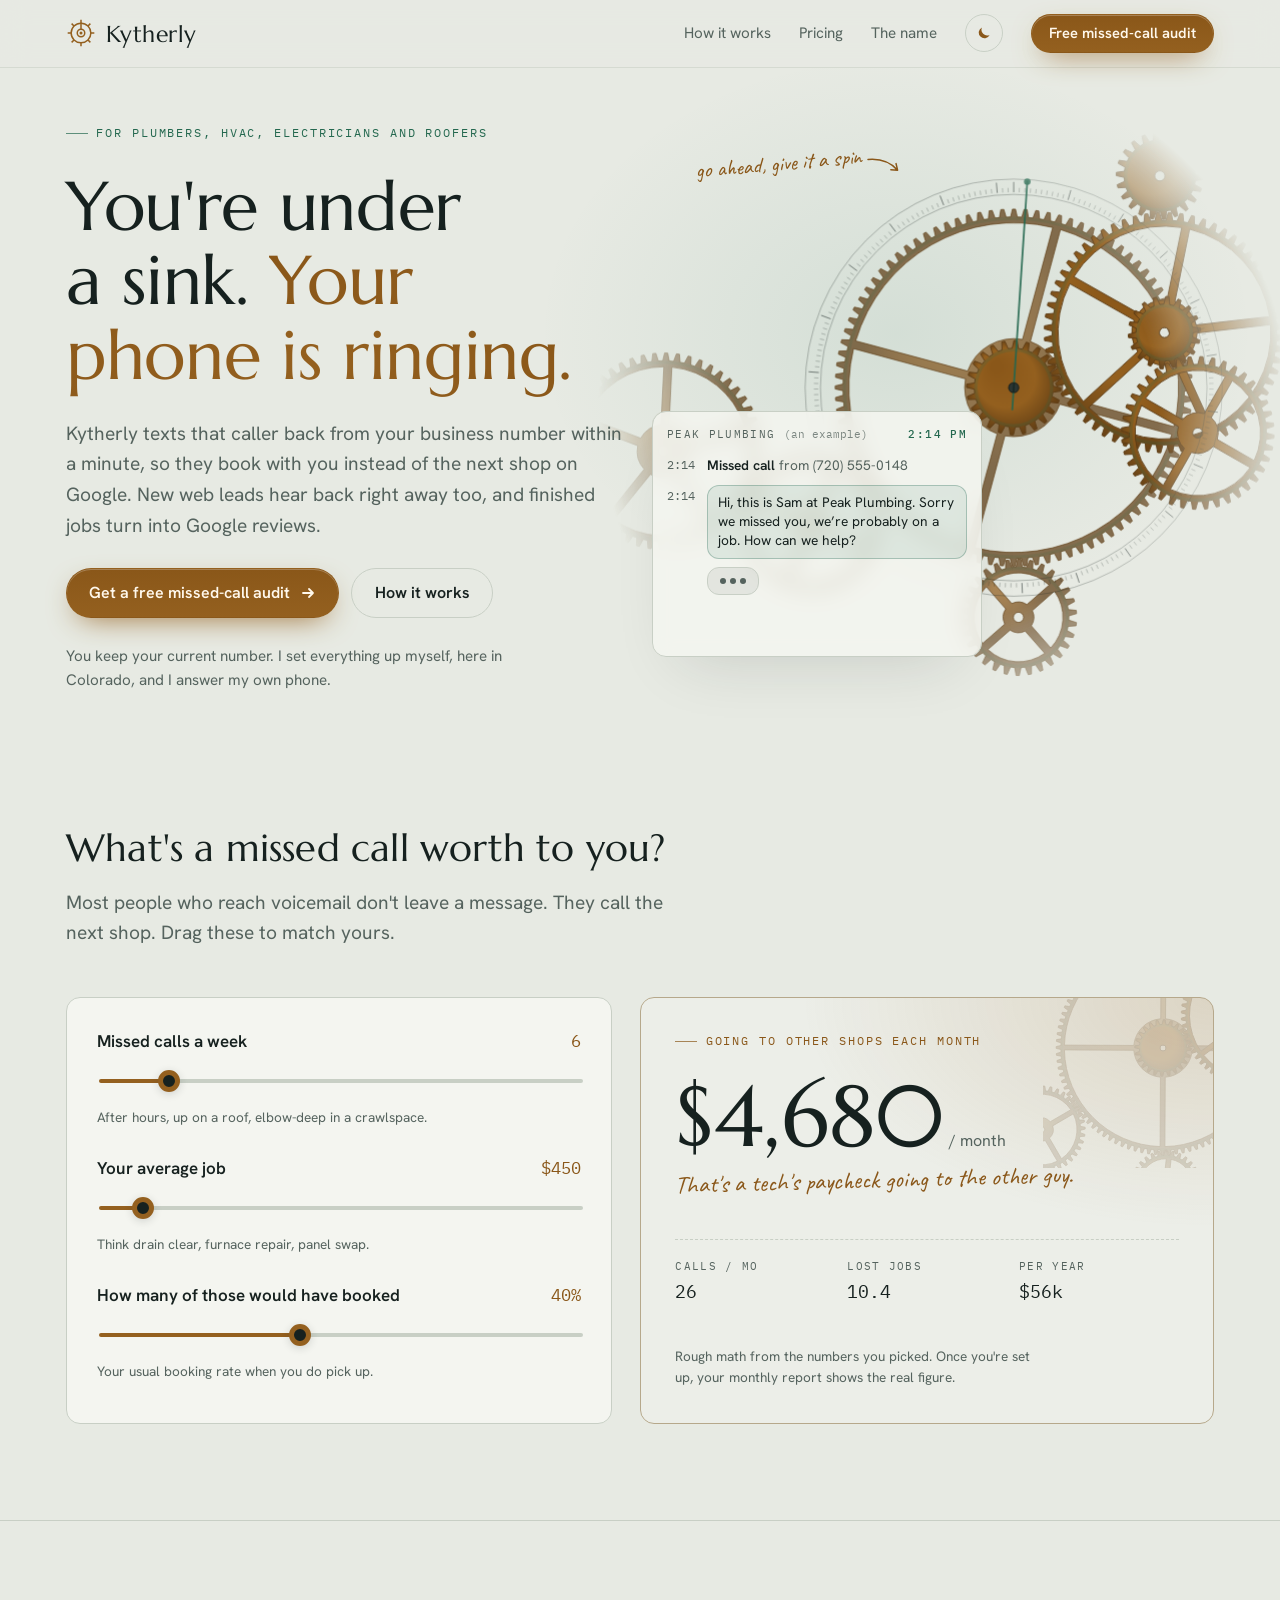
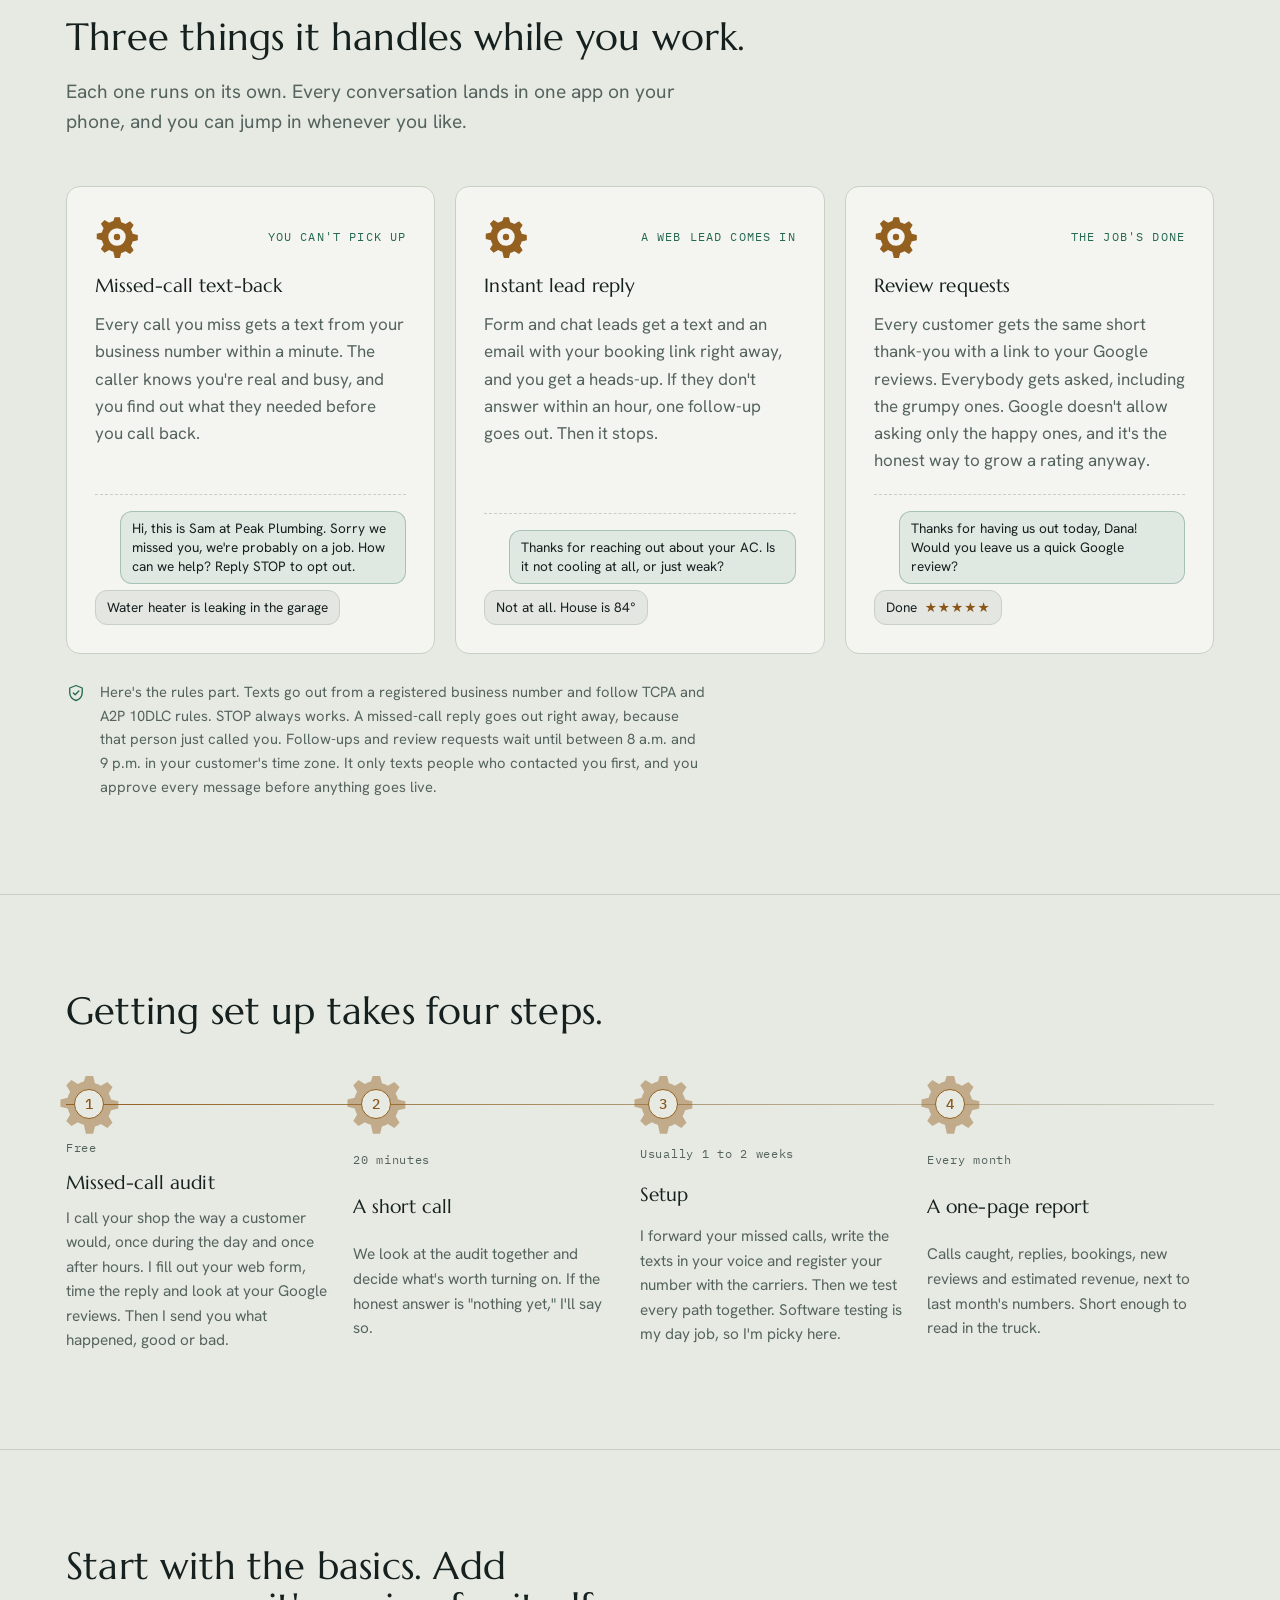
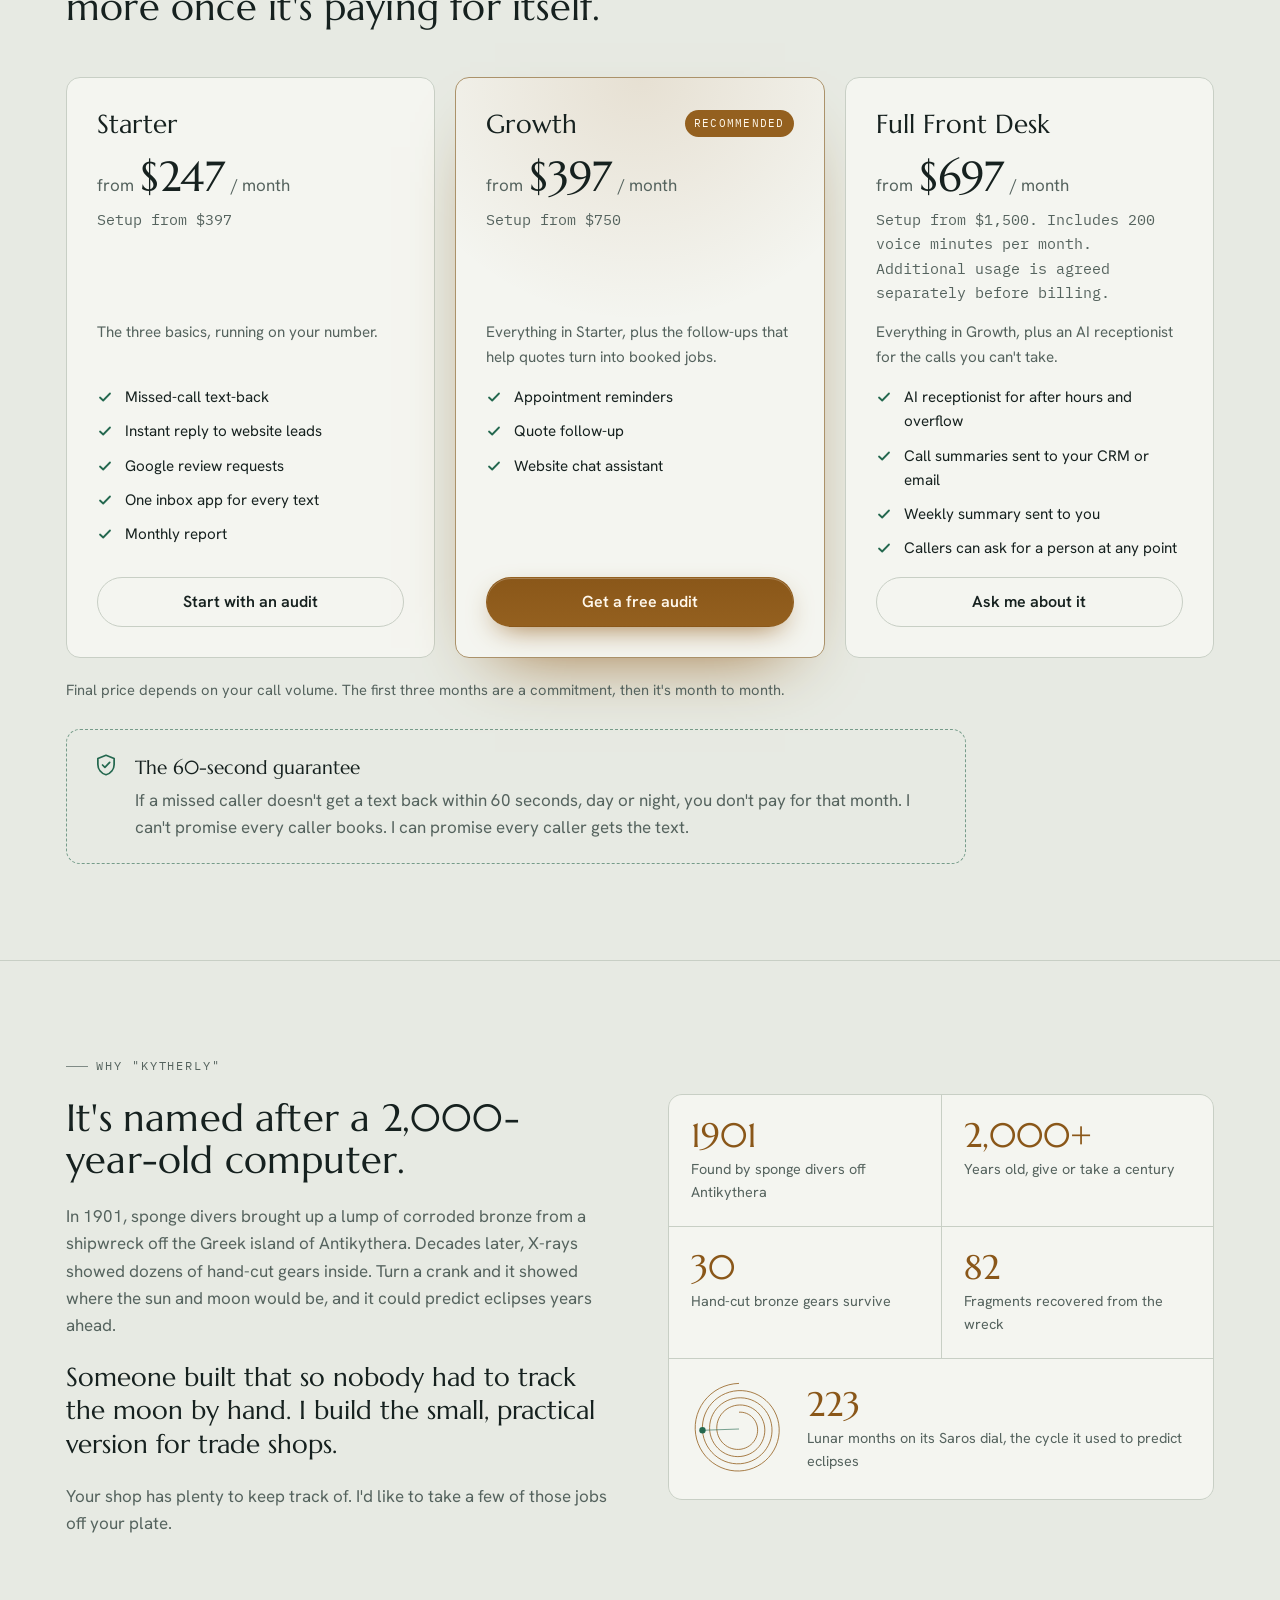
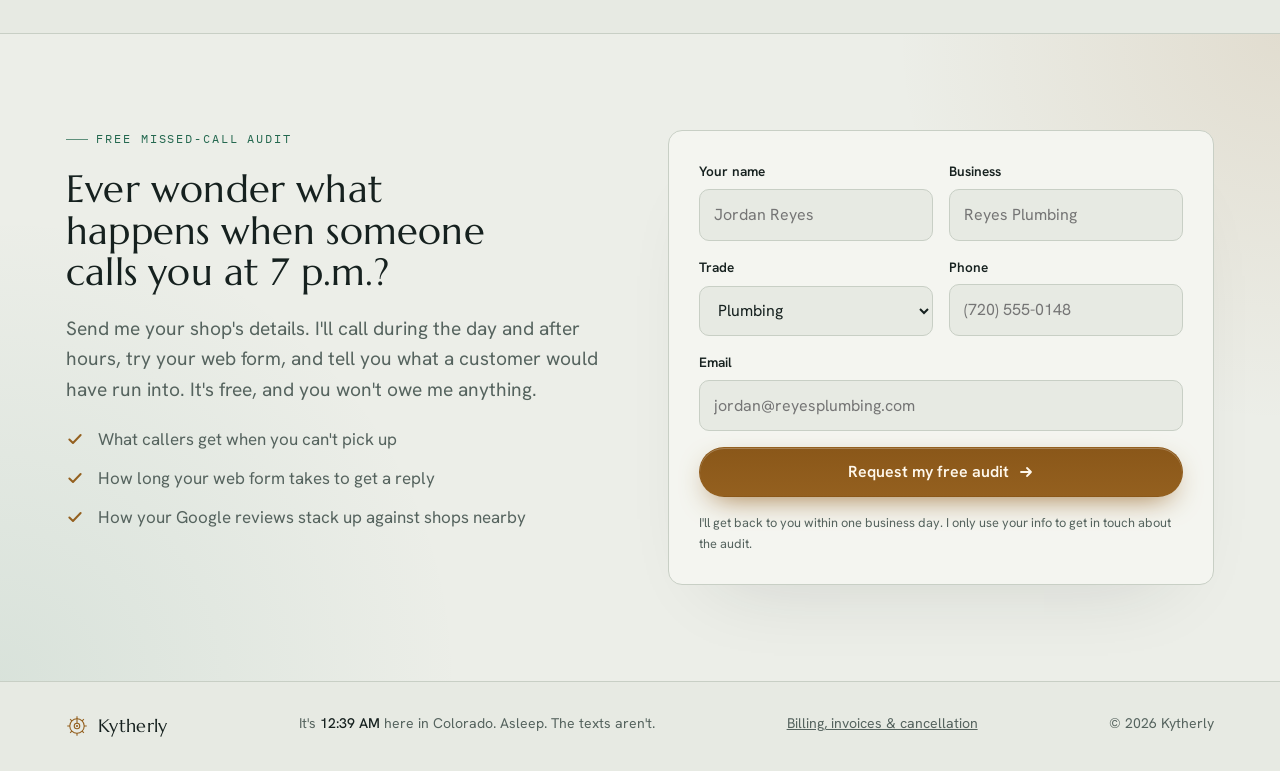
==== index.html @ 8158b149 "Add billing support and clarify voice allowance" ====
<!doctype html>
<html lang="en">
<head>
<meta charset="utf-8">
<meta name="viewport" content="width=device-width, initial-scale=1, viewport-fit=cover">
<title>Kytherly</title>
<meta name="description" content="Kytherly texts back the calls you miss, answers new web leads right away and asks finished jobs for Google reviews. For plumbers, HVAC, electricians and roofers.">
<link rel="icon" href="data:image/svg+xml,%3Csvg xmlns='http://www.w3.org/2000/svg' viewBox='0 0 32 32'%3E%3Cg fill='none' stroke='%23c8904f' stroke-width='2.4'%3E%3Ccircle cx='16' cy='16' r='10'/%3E%3Ccircle cx='16' cy='16' r='4'/%3E%3Cpath d='M16 2v4M16 26v4M2 16h4M26 16h4M6 6l3 3M23 23l3 3M6 26l3-3M23 9l3-3'/%3E%3C/g%3E%3C/svg%3E">
<link rel="preconnect" href="https://fonts.googleapis.com">
<link rel="preconnect" href="https://fonts.gstatic.com" crossorigin>
<link rel="stylesheet" href="https://fonts.googleapis.com/css2?family=Caveat:wght@500;600&family=Marcellus&family=Hanken+Grotesk:wght@400;500;600;700&family=IBM+Plex+Mono:wght@400;500&display=swap">
<style>
/* Layout: a salvaged bronze mechanism on a deep-sea ground. Hero splits text / live gear train;
   sections run as plates on one center column, each with a mono "inscription" label. Dark-first. */
:root{
  --sea:#0b1416;        /* ground: the water the mechanism was pulled from */
  --deep:#111e21;       /* raised plate */
  --deeper:#0e191b;
  --line:#22363a;
  --parch:#ebe1cd;      /* text */
  --mute:#9eaca6;
  --bronze:#c8904f;
  --bronze-hi:#e9bb7c;
  --bronze-lo:#7a5226;
  --verdigris:#72b8a1;
  --verd-soft:rgba(114,184,161,.12);
  --on-bronze:#1a1208;
  --shadow:rgba(0,0,0,.45);
  --display:"Marcellus","Trajan Pro","Palatino Linotype",Georgia,serif;
  --body:"Hanken Grotesk","Segoe UI",system-ui,-apple-system,sans-serif;
  --hand:"Caveat","Segoe Print","Bradley Hand",cursive;
  --mono:"IBM Plex Mono",ui-monospace,"Cascadia Mono",Consolas,monospace;
  --step-0:1rem; --step-1:1.2rem; --step-2:1.6rem; --step-3:2.4rem; --step-4:clamp(2.5rem,5.4vw,4.6rem);
  --radius:14px;
  color-scheme:dark;
}
@media (prefers-color-scheme: light){
  :root:not([data-theme="dark"]){
    --sea:#e7eae3; --deep:#f4f5f0; --deeper:#eceee8; --line:#c8cfc5;
    --parch:#16211f; --mute:#55635e;
    --bronze:#94601f; --bronze-hi:#8a5719; --bronze-lo:#5e3c14;
    --verdigris:#24684f; --verd-soft:rgba(45,122,99,.10);
    --on-bronze:#fff8ec; --shadow:rgba(30,40,35,.16);
    color-scheme:light;
  }
}
:root[data-theme="light"]{
  --sea:#e7eae3; --deep:#f4f5f0; --deeper:#eceee8; --line:#c8cfc5;
  --parch:#16211f; --mute:#55635e;
  --bronze:#94601f; --bronze-hi:#8a5719; --bronze-lo:#5e3c14;
  --verdigris:#24684f; --verd-soft:rgba(45,122,99,.10);
  --on-bronze:#fff8ec; --shadow:rgba(30,40,35,.16);
  color-scheme:light;
}

*{box-sizing:border-box}
html{scroll-behavior:smooth}
body{
  background:var(--sea); color:var(--parch);
  font-family:var(--body); font-size:17px; line-height:1.6;
  -webkit-font-smoothing:antialiased; overflow-x:hidden;
}
a{color:inherit}
:focus-visible{outline:2px solid var(--verdigris); outline-offset:3px; border-radius:6px}
.wrap{
  max-width:1180px; margin-inline:auto;
  padding-left:max(16px,env(safe-area-inset-left,0px));
  padding-right:max(16px,env(safe-area-inset-right,0px));
}
h1,h2,h3{font-family:var(--display); font-weight:400; text-wrap:balance; margin:0; line-height:1.08; letter-spacing:.005em}
h2{font-size:var(--step-3)}
h3{font-size:var(--step-1); line-height:1.25}
p{margin:0}
.label{
  font-family:var(--mono); font-size:.74rem; letter-spacing:.16em; text-transform:uppercase;
  color:var(--verdigris); display:flex; align-items:center; gap:.7em;
}
.label::before{content:""; width:22px; height:1px; background:currentColor; opacity:.7}
.lede{color:var(--mute); font-size:var(--step-1); max-width:58ch}

/* ---------- buttons ---------- */
.btn{
  display:inline-flex; align-items:center; gap:.6em; text-decoration:none; cursor:pointer;
  font:600 1rem/1 var(--body); padding:1em 1.4em; border-radius:999px; border:1px solid transparent;
  transition:transform .2s cubic-bezier(.2,.8,.2,1), background-color .2s, border-color .2s, box-shadow .2s;
}
.btn:active{transform:scale(.97)}
.btn-primary{
  background:linear-gradient(180deg,var(--bronze-hi),var(--bronze)); color:var(--on-bronze);
  box-shadow:0 1px 0 rgba(255,255,255,.25) inset, 0 10px 30px -12px var(--bronze);
}
.btn-primary:hover{box-shadow:0 1px 0 rgba(255,255,255,.25) inset, 0 14px 36px -10px var(--bronze)}
.btn-ghost{border-color:var(--line); color:var(--parch); background:transparent}
.btn-ghost:hover{border-color:var(--verdigris)}
.btn svg{width:1em; height:1em}

/* ---------- nav ---------- */
.nav{
  position:sticky; top:env(safe-area-inset-top,0px); z-index:20;
  background:color-mix(in srgb, var(--sea) 82%, transparent);
  backdrop-filter:blur(14px) saturate(1.2); -webkit-backdrop-filter:blur(14px) saturate(1.2);
  border-bottom:1px solid color-mix(in srgb, var(--line) 60%, transparent);
}
.nav .wrap{display:flex; align-items:center; justify-content:space-between; gap:20px; padding-block:14px}
.brand{display:flex; align-items:center; gap:10px; text-decoration:none; font-family:var(--display); font-size:1.45rem; letter-spacing:.02em}
.brand svg{width:30px; height:30px; color:var(--bronze)}
.brand:hover svg{animation:spin 2.4s cubic-bezier(.4,0,.2,1)}
@keyframes spin{to{transform:rotate(90deg)}}
.nav-links{display:flex; align-items:center; gap:28px; font-size:.95rem}
.nav-links a:not(.btn){text-decoration:none; color:var(--mute); transition:color .2s}
.nav-links a:not(.btn):hover{color:var(--parch)}
.nav .btn{padding:.75em 1.15em; font-size:.92rem}

/* ---------- hero ---------- */
.hero{position:relative; overflow:hidden}
.hero::before{ /* sea-light */
  content:""; position:absolute; inset:-20% -10% auto 30%; height:120%;
  background:radial-gradient(closest-side, var(--verd-soft), transparent 70%); pointer-events:none;
}
.hero .wrap{display:grid; grid-template-columns:1.05fr 1fr; gap:40px; align-items:center; padding-block:56px 40px; position:relative}
.hero-copy{display:grid; gap:26px; min-width:0; position:relative; z-index:2}
.hero h1{font-size:var(--step-4); letter-spacing:-.005em}
.hero h1 em{font-style:normal; color:var(--bronze-hi);
  background:linear-gradient(100deg,var(--bronze-hi),var(--bronze) 60%,var(--bronze-hi));
  -webkit-background-clip:text; background-clip:text; color:transparent}
.hero-ctas{display:flex; flex-wrap:wrap; gap:12px}
.hero-meta{display:flex; flex-wrap:wrap; gap:8px 22px; font-family:var(--mono); font-size:.78rem; color:var(--mute); letter-spacing:.04em}
.hero-meta span{display:inline-flex; align-items:center; gap:8px}
.hero-meta span::before{content:""; width:6px; height:6px; border-radius:50%; background:var(--verdigris)}

.machine{position:relative; aspect-ratio:1/1; width:100%; max-width:600px; justify-self:center}
.machine canvas{
  position:absolute; inset:-14%; width:128%; height:128%;
  -webkit-mask-image:radial-gradient(closest-side, #000 62%, transparent 100%);
          mask-image:radial-gradient(closest-side, #000 62%, transparent 100%);
}

/* example conversation, floating over the mechanism */
.ticket{
  position:absolute; left:-4%; bottom:4%; width:min(330px,78%);
  background:color-mix(in srgb, var(--deep) 88%, transparent);
  backdrop-filter:blur(10px); -webkit-backdrop-filter:blur(10px);
  border:1px solid var(--line); border-radius:var(--radius);
  box-shadow:0 30px 60px -30px var(--shadow);
  padding:14px; display:grid; gap:10px; font-size:.86rem;
}
.ticket-head{display:flex; justify-content:space-between; align-items:center; font-family:var(--mono); font-size:.7rem; letter-spacing:.12em; text-transform:uppercase; color:var(--mute)}
.ticket-head b{font-weight:500; color:var(--verdigris)}
.log{display:grid; gap:8px; min-height:188px; align-content:start}
.ev{display:grid; grid-template-columns:auto 1fr; gap:10px; align-items:start;
  animation:rise .5s cubic-bezier(.2,.8,.2,1) both}
.ev time{font-family:var(--mono); font-size:.72rem; color:var(--mute); padding-top:2px; font-variant-numeric:tabular-nums; min-width:2.6em}
.ev .bubble{padding:7px 10px; border-radius:12px; line-height:1.4; min-width:0}
.ev.sys .bubble{padding:2px 0; color:var(--mute)}
.ev.sys .bubble strong{color:var(--parch); font-weight:600}
.ev.out .bubble{background:var(--verd-soft); border:1px solid color-mix(in srgb, var(--verdigris) 30%, transparent)}
.ev.in .bubble{background:color-mix(in srgb, var(--parch) 7%, transparent); border:1px solid var(--line)}
.ev.win .bubble{padding:4px 10px; background:color-mix(in srgb, var(--bronze) 16%, transparent); color:var(--bronze-hi); font-weight:600; border:1px solid color-mix(in srgb, var(--bronze) 40%, transparent)}
@keyframes rise{from{opacity:.0; transform:translateY(6px)}to{opacity:1; transform:none}}

/* ---------- sections ---------- */
section{position:relative; scroll-margin-top:72px}
.plate{padding-block:96px}
.plate + .plate{border-top:1px solid var(--line)}
.sec-head{display:grid; gap:18px; max-width:760px; margin-bottom:48px}

/* leak calculator */
.leak{display:grid; grid-template-columns:1fr 1.05fr; gap:28px; align-items:stretch}
.controls{display:grid; gap:26px; align-content:start; padding:30px; border:1px solid var(--line); border-radius:var(--radius); background:var(--deep)}
.ctrl{display:grid; gap:10px}
.ctrl-top{display:flex; justify-content:space-between; align-items:baseline; gap:12px}
.ctrl label{font-weight:600}
.ctrl output{font-family:var(--mono); font-size:1.05rem; color:var(--bronze-hi); font-variant-numeric:tabular-nums}
.ctrl small{color:var(--mute); font-size:.85rem}
input[type=range]{-webkit-appearance:none; appearance:none; width:100%; height:28px; background:transparent; cursor:pointer}
input[type=range]::-webkit-slider-runnable-track{height:4px; border-radius:4px; background:linear-gradient(90deg,var(--bronze) var(--p,50%),var(--line) var(--p,50%))}
input[type=range]::-moz-range-track{height:4px; border-radius:4px; background:linear-gradient(90deg,var(--bronze) var(--p,50%),var(--line) var(--p,50%))}
input[type=range]::-webkit-slider-thumb{-webkit-appearance:none; margin-top:-9px; width:22px; height:22px; border-radius:50%; background:var(--parch); border:5px solid var(--bronze); box-shadow:0 2px 8px var(--shadow); transition:transform .15s}
input[type=range]::-moz-range-thumb{width:12px; height:12px; border-radius:50%; background:var(--parch); border:5px solid var(--bronze)}
input[type=range]:active::-webkit-slider-thumb{transform:scale(1.15)}

.readout{
  position:relative; overflow:hidden; border-radius:var(--radius); padding:34px;
  background:
    radial-gradient(120% 90% at 100% 0%, color-mix(in srgb, var(--bronze) 18%, transparent), transparent 60%),
    var(--deeper);
  border:1px solid color-mix(in srgb, var(--bronze) 35%, var(--line));
  display:grid; gap:22px; align-content:space-between;
}
.readout .label{color:var(--bronze-hi)}
.big{font-family:var(--display); font-size:clamp(3rem,7.5vw,5.4rem); line-height:1; font-variant-numeric:tabular-nums; color:var(--parch)}
.big small{font-family:var(--body); font-size:1rem; color:var(--mute); margin-left:.3em}
.readout-rows{display:grid; grid-template-columns:repeat(3,1fr); gap:12px; border-top:1px dashed var(--line); padding-top:18px}
.readout-rows div{display:grid; gap:2px; min-width:0}
.readout-rows dt{font-family:var(--mono); font-size:.68rem; letter-spacing:.12em; text-transform:uppercase; color:var(--mute)}
.readout-rows dd{margin:0; font-family:var(--mono); font-size:1.15rem; font-variant-numeric:tabular-nums}
.readout .fine{font-size:.85rem; color:var(--mute); max-width:46ch}
.readout canvas{position:absolute; right:-70px; top:-70px; width:240px; height:240px; opacity:.22; pointer-events:none}

/* three gears */
.gears{display:grid; grid-template-columns:repeat(3,1fr); gap:20px}
.gear-card{
  display:grid; grid-template-rows:auto auto auto 1fr; gap:14px; padding:28px; border-radius:var(--radius);
  background:var(--deep); border:1px solid var(--line); min-width:0;
  transition:border-color .3s, transform .3s cubic-bezier(.2,.8,.2,1);
}
.gear-card:hover{border-color:color-mix(in srgb, var(--bronze) 50%, var(--line)); transform:translateY(-3px)}
.gear-card:hover .g-ico{transform:rotate(45deg)}
.g-top{display:flex; justify-content:space-between; align-items:center}
.g-ico{width:44px; height:44px; color:var(--bronze); transition:transform 1.2s cubic-bezier(.2,.8,.2,1)}
.when{font-family:var(--mono); font-size:.72rem; letter-spacing:.1em; text-transform:uppercase; color:var(--verdigris)}
.gear-card p{color:var(--mute)}
.thread{display:grid; gap:6px; align-self:end; margin-top:6px; padding-top:16px; border-top:1px dashed var(--line); font-size:.85rem}
.thread .b{padding:7px 11px; border-radius:12px; max-width:92%; line-height:1.4}
.thread .o{justify-self:end; background:var(--verd-soft); border:1px solid color-mix(in srgb, var(--verdigris) 30%, transparent)}
.thread .i{justify-self:start; background:color-mix(in srgb, var(--parch) 7%, transparent); border:1px solid var(--line)}
.compliance{margin-top:26px; display:flex; gap:14px; align-items:flex-start; color:var(--mute); font-size:.92rem; max-width:80ch}
.compliance svg{flex:none; width:20px; height:20px; color:var(--verdigris); margin-top:3px}

/* process */
.steps{display:grid; grid-template-columns:repeat(4,1fr); gap:0; counter-reset:step; position:relative}
.steps::before{content:""; position:absolute; left:0; right:0; top:23px; height:1px; background:linear-gradient(90deg,var(--bronze),var(--line))}
.step{display:grid; gap:12px; padding-right:24px; min-width:0}
.step .n{
  width:46px; height:46px; border-radius:50%; display:grid; place-items:center; position:relative;
  font-family:var(--mono); font-size:.9rem; color:var(--bronze-hi); background:var(--sea);
  border:1px solid var(--bronze);
}
.step .dur{font-family:var(--mono); font-size:.74rem; color:var(--mute); letter-spacing:.06em}
.step p{color:var(--mute); font-size:.96rem}

/* pricing */
.tiers{display:grid; grid-template-columns:repeat(3,1fr); gap:20px; align-items:stretch}
.tier{display:grid; grid-template-rows:auto auto auto auto 1fr auto; gap:16px; padding:30px; border-radius:var(--radius); border:1px solid var(--line); background:var(--deep); min-width:0}
.tier.feature{
  border-color:color-mix(in srgb, var(--bronze) 55%, var(--line));
  background:radial-gradient(100% 60% at 50% 0%, color-mix(in srgb, var(--bronze) 14%, transparent), transparent 70%), var(--deep);
  box-shadow:0 30px 70px -40px var(--bronze);
}
.tier-name{display:flex; justify-content:space-between; align-items:center; gap:8px}
.tier-name h3{font-size:var(--step-2)}
.pill{font-family:var(--mono); font-size:.66rem; letter-spacing:.12em; text-transform:uppercase; padding:5px 9px; border-radius:999px; color:var(--on-bronze); background:var(--bronze); white-space:nowrap}
.price{display:flex; align-items:baseline; gap:6px; font-variant-numeric:tabular-nums}
.price b{font-family:var(--display); font-weight:400; font-size:2.6rem; line-height:1}
.price span{color:var(--mute)}
.setup{font-family:var(--mono); font-size:.78rem; color:var(--mute); margin-top:-8px}
.tier > p{color:var(--mute); font-size:.95rem}
.tier ul{list-style:none; margin:0; padding:0; display:grid; gap:10px; align-content:start; font-size:.95rem}
.tier li{display:grid; grid-template-columns:18px 1fr; gap:10px}
.tier li svg{width:16px; height:16px; margin-top:4px; color:var(--verdigris)}
.tier .btn{justify-content:center}
.guarantee{margin-top:28px; padding:22px 26px; border-radius:var(--radius); border:1px dashed color-mix(in srgb, var(--verdigris) 50%, var(--line)); display:flex; gap:16px; align-items:flex-start; max-width:900px}
.guarantee svg{flex:none; width:26px; height:26px; color:var(--verdigris)}
.guarantee strong{display:block; font-family:var(--display); font-weight:400; font-size:var(--step-1); margin-bottom:4px}
.guarantee p{color:var(--mute)}

/* name story */
.story{display:grid; grid-template-columns:1fr 1fr; gap:56px; align-items:center}
.story-copy{display:grid; gap:22px; min-width:0}
.story-copy p{color:var(--mute); max-width:58ch}
.story-copy p.pull{font-family:var(--display); font-size:var(--step-2); line-height:1.3; color:var(--parch)}
.facts{display:grid; grid-template-columns:1fr 1fr; gap:1px; background:var(--line); border:1px solid var(--line); border-radius:var(--radius); overflow:hidden}
.fact{background:var(--deep); padding:22px; display:grid; gap:4px; align-content:start; min-width:0}
.fact b{font-family:var(--display); font-weight:400; font-size:2.1rem; color:var(--bronze-hi); line-height:1.1; font-variant-numeric:tabular-nums}
.fact span{font-size:.9rem; color:var(--mute)}
.fact.wide{grid-column:1/-1; display:flex; align-items:center; gap:20px}
.fact.wide canvas{width:96px; height:96px; flex:none}

/* audit form */
.cta-band{
  background:
    radial-gradient(60% 120% at 0% 100%, var(--verd-soft), transparent 60%),
    radial-gradient(50% 100% at 100% 0%, color-mix(in srgb, var(--bronze) 12%, transparent), transparent 60%),
    var(--deeper);
  border-top:1px solid var(--line);
}
.audit{display:grid; grid-template-columns:1fr 1fr; gap:56px; align-items:start}
.audit-copy{display:grid; gap:20px; min-width:0}
.audit-copy ul{margin:0; padding:0; list-style:none; display:grid; gap:12px}
.audit-copy li{display:grid; grid-template-columns:22px 1fr; gap:10px; color:var(--mute)}
.audit-copy li svg{width:18px; height:18px; color:var(--bronze); margin-top:4px}
form{display:grid; gap:16px; padding:30px; border-radius:var(--radius); background:var(--deep); border:1px solid var(--line); box-shadow:0 40px 80px -50px var(--shadow)}
.row2{display:grid; grid-template-columns:1fr 1fr; gap:16px}
.field{display:grid; gap:6px; min-width:0}
.field label{font-size:.85rem; font-weight:600}
.field input,.field select{
  font:inherit; font-size:1rem; color:var(--parch); background:var(--sea);
  border:1px solid var(--line); border-radius:10px; padding:.75em .9em; width:100%;
  transition:border-color .2s, box-shadow .2s;
}
.field input:focus,.field select:focus{outline:none; border-color:var(--verdigris); box-shadow:0 0 0 3px var(--verd-soft)}
form .btn{justify-content:center; width:100%}
.form-note{font-size:.8rem; color:var(--mute)}
.form-note.err{color:var(--bronze-hi); font-weight:600}
.field input[aria-invalid="true"]{border-color:var(--bronze-hi); box-shadow:0 0 0 3px color-mix(in srgb, var(--bronze) 18%, transparent)}
.sent h3:focus{outline:none}
.copy-box{display:grid; gap:12px; text-align:left; margin-top:6px}
.copy-box textarea{font:.88rem/1.5 var(--mono); color:var(--parch); background:var(--sea); border:1px solid var(--line); border-radius:10px; padding:.8em; resize:none; width:100%}
.copy-actions{display:flex; flex-wrap:wrap; gap:10px}
.copy-actions .btn{flex:1 1 160px; justify-content:center; width:auto}
.sr-only{position:absolute; width:1px; height:1px; overflow:hidden; clip:rect(0 0 0 0); white-space:nowrap}
.sent{display:none; gap:10px; text-align:center; padding:12px 0}
form.done .sent{display:grid}
form.done > :not(.sent){display:none}
.sent svg{width:44px; height:44px; color:var(--verdigris); justify-self:center}
.sent h3{font-size:var(--step-2)}
.sent p{color:var(--mute)}

footer{border-top:1px solid var(--line)}
footer .wrap{display:flex; flex-wrap:wrap; justify-content:space-between; gap:16px; padding-block:30px; color:var(--mute); font-size:.88rem}
footer .brand{font-size:1.1rem; color:var(--parch)}
footer .brand svg{width:22px; height:22px}

/* ---------- small delights: margin notes, toggles, toasts ---------- */
::selection{background:color-mix(in srgb, var(--bronze) 45%, transparent); color:var(--parch)}
.hero-note{color:var(--mute); font-size:.95rem; max-width:50ch}
.spin-hint{
  position:absolute; z-index:3; top:2%; left:4%; margin:0; display:flex; align-items:flex-end; gap:4px;
  font-family:var(--hand); font-size:1.4rem; line-height:1; color:var(--bronze-hi);
  transform:rotate(-5deg); pointer-events:none; transition:opacity .6s;
}
.spin-hint svg{width:38px; height:24px; transform:translateY(12px)}
.spin-hint.gone{opacity:0}
#mech{cursor:grab; touch-action:pan-y}
#mech.grabbing{cursor:grabbing}
.ticket-head i{font-style:normal; text-transform:none; letter-spacing:0; opacity:.75}
.ev.typing .bubble{display:inline-flex; gap:4px; padding:10px 12px; width:max-content}
.ev.typing .bubble i{width:6px; height:6px; border-radius:50%; background:var(--mute); animation:blink 1s infinite}
.ev.typing .bubble i:nth-child(2){animation-delay:.15s}
.ev.typing .bubble i:nth-child(3){animation-delay:.3s}
@keyframes blink{0%,60%,100%{opacity:.25; transform:none}30%{opacity:1; transform:translateY(-2px)}}
.quip{font-family:var(--hand); font-size:1.55rem; line-height:1.15; color:var(--bronze-hi); margin-top:-10px; transform:rotate(-1.5deg); transform-origin:left center}
.quip.swap{animation:quip .45s cubic-bezier(.2,.8,.2,1)}
@keyframes quip{from{opacity:0; transform:rotate(-1.5deg) translateY(6px)}}
.stars{display:inline-flex; gap:1px; margin-left:4px; color:var(--bronze-hi)}
.stars i{font-style:normal; display:inline-block}
.gear-card:hover .stars i{animation:pop .5s cubic-bezier(.3,1.6,.5,1) both}
.gear-card:hover .stars i:nth-child(2){animation-delay:.07s}
.gear-card:hover .stars i:nth-child(3){animation-delay:.14s}
.gear-card:hover .stars i:nth-child(4){animation-delay:.21s}
.gear-card:hover .stars i:nth-child(5){animation-delay:.28s}
@keyframes pop{40%{transform:scale(1.55) rotate(-14deg)}}

.steps{list-style:none; margin:0; padding:0}
.step .n{border:0; background:none}
.step .n .cog{position:absolute; inset:-8px; width:62px; height:62px; color:var(--bronze); opacity:.45; transition:transform 1.4s cubic-bezier(.2,.8,.2,1)}
.step .n b{position:relative; width:30px; height:30px; border-radius:50%; display:grid; place-items:center; background:var(--sea); border:1px solid var(--bronze); font-weight:500}
.step:hover .n .cog{transform:rotate(90deg)}
.step:nth-child(even):hover .n .cog{transform:rotate(-90deg)}

.terms{margin-top:20px; color:var(--mute); font-size:.92rem}
.fact-text{display:grid; gap:4px}

.theme-btn{
  position:relative; width:38px; height:38px; flex:none; border-radius:50%; border:1px solid var(--line);
  background:transparent; color:var(--bronze-hi); cursor:pointer; display:grid; place-items:center;
  transition:border-color .2s, transform .2s;
}
.theme-btn:hover{border-color:var(--bronze)}
.theme-btn:active{transform:scale(.92)}
.theme-btn svg{position:absolute; width:18px; height:18px; transition:transform .6s cubic-bezier(.2,.8,.2,1), opacity .3s}
.theme-btn .moon{opacity:0; transform:rotate(-90deg) scale(.5)}
.theme-btn.is-light .sun{opacity:0; transform:rotate(90deg) scale(.5)}
.theme-btn.is-light .moon{opacity:1; transform:none}

.local{margin:0}
.local b{color:var(--parch); font-weight:500; font-variant-numeric:tabular-nums}

.toast{
  position:fixed; left:50%; bottom:calc(20px + env(safe-area-inset-bottom, 0px)); z-index:50;
  transform:translate(-50%, 20px); opacity:0; pointer-events:none; width:max-content; max-width:calc(100% - 32px);
  padding:10px 18px; border-radius:14px; background:var(--deep); color:var(--parch);
  border:1px solid color-mix(in srgb, var(--bronze) 50%, var(--line)); box-shadow:0 20px 50px -20px var(--shadow);
  font-family:var(--hand); font-size:1.4rem; line-height:1.2; text-align:center;
  transition:opacity .35s, transform .45s cubic-bezier(.2,.8,.2,1);
}
.toast.show{opacity:1; transform:translate(-50%, 0)}
.burst{position:fixed; width:22px; height:22px; color:var(--bronze-hi); pointer-events:none; z-index:40}
@media (max-width: 960px){
  .spin-hint{top:0; left:2%}
}
@media (max-width: 560px){
  .spin-hint{font-size:1.2rem; top:-2%}
  .nav-links{gap:10px}
}

/* line up the parts of sibling cards (headings, threads, feature lists, buttons) */
@supports (grid-template-rows: subgrid){
  @media (min-width: 961px){
    .gear-card{grid-row:span 4; grid-template-rows:subgrid}
    .gear-card .thread{align-self:end}
    .tier{grid-row:span 6; grid-template-rows:subgrid}
  }
}

/* ---------- responsive ---------- */
@media (max-width: 960px){
  .hero .wrap{grid-template-columns:1fr; padding-block:40px 56px}
  .machine{max-width:520px}
  .ticket{left:0}
  .leak,.story,.audit{grid-template-columns:1fr}
  .gears,.tiers{grid-template-columns:1fr}
  .steps{grid-template-columns:1fr 1fr; row-gap:36px}
  .steps::before{display:none}
  .nav-links a:not(.btn){display:none}
  .plate{padding-block:72px}
}
@media (max-width: 560px){
  body{font-size:16px}
  .steps{grid-template-columns:1fr}
  .row2{grid-template-columns:1fr}
  .readout-rows{grid-template-columns:1fr 1fr 1fr}
  .readout,.controls,form,.tier,.gear-card{padding:22px}
  .ticket{position:relative; left:auto; bottom:auto; width:100%; margin-top:-18%}
  .machine{aspect-ratio:auto}
  .machine canvas{position:relative; inset:auto; width:118%; margin-left:-9%; aspect-ratio:1/1; height:auto; display:block}
  .facts{grid-template-columns:1fr}
  .nav .btn{font-size:.82rem; padding:.7em 1em}
}
@media (prefers-reduced-motion: reduce){
  *,*::before,*::after{animation:none!important; transition:none!important}
  html{scroll-behavior:auto}
}
</style>
<style>body{margin:0}img{max-width:100%}[hidden]{display:none!important}</style>
</head>
<body>
<!-- shared icon defs -->
<svg width="0" height="0" style="position:absolute" aria-hidden="true">
  <defs>
    <symbol id="i-gear" viewBox="0 0 48 48"><path fill="currentColor" fill-rule="evenodd" d="M27.2 2.4 28.6 8a16.6 16.6 0 0 1 4.6 1.9l5-3 4 4-3 5a16.6 16.6 0 0 1 1.9 4.6l5.6 1.4v5.6l-5.6 1.4a16.6 16.6 0 0 1-1.9 4.6l3 5-4 4-5-3a16.6 16.6 0 0 1-4.6 1.9l-1.4 5.6h-5.6L20 40a16.6 16.6 0 0 1-4.6-1.9l-5 3-4-4 3-5A16.6 16.6 0 0 1 7.5 27.5L1.9 26.1v-5.6l5.6-1.4a16.6 16.6 0 0 1 1.9-4.6l-3-5 4-4 5 3A16.6 16.6 0 0 1 20 6.6l1.4-4.2ZM24 14.5a9.5 9.5 0 1 0 0 19 9.5 9.5 0 0 0 0-19Zm0 6a3.5 3.5 0 1 1 0 7 3.5 3.5 0 0 1 0-7Z"/></symbol>
    <symbol id="i-check" viewBox="0 0 16 16"><path fill="none" stroke="currentColor" stroke-width="1.8" stroke-linecap="round" stroke-linejoin="round" d="m3 8.5 3.2 3L13 4.5"/></symbol>
    <symbol id="i-arrow" viewBox="0 0 16 16"><path fill="none" stroke="currentColor" stroke-width="1.8" stroke-linecap="round" stroke-linejoin="round" d="M3 8h10M9 4l4 4-4 4"/></symbol>
    <symbol id="i-shield" viewBox="0 0 24 24"><path fill="none" stroke="currentColor" stroke-width="1.6" stroke-linejoin="round" d="M12 3 4.5 6v5.5c0 4.6 3.2 8.2 7.5 9.5 4.3-1.3 7.5-4.9 7.5-9.5V6L12 3Z"/><path fill="none" stroke="currentColor" stroke-width="1.6" stroke-linecap="round" stroke-linejoin="round" d="m8.8 12 2.2 2.2 4.4-4.6"/></symbol>
    <symbol id="i-mark" viewBox="0 0 32 32"><g fill="none" stroke="currentColor" stroke-width="1.6"><circle cx="16" cy="16" r="10.5"/><circle cx="16" cy="16" r="4"/><path d="M16 1.8v4M16 26.2v4M1.8 16h4M26.2 16h4M6 6l2.8 2.8M23.2 23.2 26 26M6 26l2.8-2.8M23.2 8.8 26 6"/><path d="M16 12V5.5" stroke-linecap="round"/></g><circle cx="16" cy="16" r="1.6" fill="currentColor"/></symbol>
  </defs>
</svg>

<script>try{var t=localStorage.getItem("ky-theme");if(t)document.documentElement.dataset.theme=t}catch(e){}</script>
<header class="nav">
  <div class="wrap">
    <a class="brand" id="brand" href="#top" aria-label="Kytherly, back to top"><svg><use href="#i-mark"/></svg>Kytherly</a>
    <nav class="nav-links" aria-label="Main">
      <a href="#how">How it works</a>
      <a href="#pricing">Pricing</a>
      <a href="#name">The name</a>
      <button class="theme-btn" id="themeBtn" type="button" aria-label="Switch to light mode">
        <svg class="sun" viewBox="0 0 24 24" aria-hidden="true"><circle cx="12" cy="12" r="4.2" fill="currentColor"/><path d="M12 2.5v2.4M12 19.1v2.4M2.5 12h2.4M19.1 12h2.4M5.3 5.3 7 7M17 17l1.7 1.7M5.3 18.7 7 17M17 7l1.7-1.7" stroke="currentColor" stroke-width="1.7" stroke-linecap="round"/></svg>
        <svg class="moon" viewBox="0 0 24 24" aria-hidden="true"><path d="M19.5 14.6A7.6 7.6 0 0 1 9.4 4.5a7.6 7.6 0 1 0 10.1 10.1Z" fill="currentColor"/></svg>
      </button>
      <a class="btn btn-primary" href="#audit">Free missed-call audit</a>
    </nav>
  </div>
</header>

<main id="top">
  <section class="hero">
    <div class="wrap">
      <div class="hero-copy">
        <p class="label">For plumbers, HVAC, electricians and roofers</p>
        <h1>You're under a sink. <em>Your phone is ringing.</em></h1>
        <p class="lede">Kytherly texts that caller back from your business number within a minute, so they book with you instead of the next shop on Google. New web leads hear back right away too, and finished jobs turn into Google reviews.</p>
        <div class="hero-ctas">
          <a class="btn btn-primary" href="#audit">Get a free missed-call audit <svg><use href="#i-arrow"/></svg></a>
          <a class="btn btn-ghost" href="#how">How it works</a>
        </div>
        <p class="hero-note">You keep your current number. I set everything up myself, here in Colorado, and I answer my own phone.</p>
      </div>

      <div class="machine">
        <canvas id="mech" aria-hidden="true"></canvas>
        <p class="spin-hint" id="spinHint" aria-hidden="true">go ahead, give it a spin <svg viewBox="0 0 40 24"><path d="M2 4c10 0 22 3 30 14m0 0-1-7m1 7-7-1" fill="none" stroke="currentColor" stroke-width="1.6" stroke-linecap="round" stroke-linejoin="round"/></svg></p>
        <div class="ticket" aria-label="Example text conversation">
          <div class="ticket-head"><span>Peak Plumbing <i>(an example)</i></span><b id="clock">2:14 PM</b></div>
          <div class="log" id="log"></div>
        </div>
      </div>
    </div>
  </section>

  <section class="plate" id="leak">
    <div class="wrap">
      <div class="sec-head">
        <h2>What's a missed call worth to you?</h2>
        <p class="lede">Most people who reach voicemail don't leave a message. They call the next shop. Drag these to match yours.</p>
      </div>
      <div class="leak">
        <div class="controls">
          <div class="ctrl">
            <div class="ctrl-top"><label for="calls">Missed calls a week</label><output id="callsOut" for="calls">6</output></div>
            <input type="range" id="calls" min="1" max="40" value="6">
            <small>After hours, up on a roof, elbow-deep in a crawlspace.</small>
          </div>
          <div class="ctrl">
            <div class="ctrl-top"><label for="ticket">Your average job</label><output id="ticketOut" for="ticket">$450</output></div>
            <input type="range" id="ticket" min="100" max="5000" step="50" value="450">
            <small>Think drain clear, furnace repair, panel swap.</small>
          </div>
          <div class="ctrl">
            <div class="ctrl-top"><label for="rate">How many of those would have booked</label><output id="rateOut" for="rate">40%</output></div>
            <input type="range" id="rate" min="5" max="90" step="5" value="40">
            <small>Your usual booking rate when you do pick up.</small>
          </div>
        </div>
        <div class="readout">
          <canvas id="dialMini" aria-hidden="true"></canvas>
          <p class="label">Going to other shops each month</p>
          <div class="big" id="leakOut">$4,680<small>/ month</small></div>
          <p class="quip" id="quip" aria-live="polite">That's a tech's paycheck going to the other guy.</p>
          <dl class="readout-rows">
            <div><dt>Calls / mo</dt><dd id="r1">26</dd></div>
            <div><dt>Lost jobs</dt><dd id="r2">10.4</dd></div>
            <div><dt>Per year</dt><dd id="r3">$56k</dd></div>
          </dl>
          <p class="fine">Rough math from the numbers you picked. Once you're set up, your monthly report shows the real figure.</p>
        </div>
      </div>
    </div>
  </section>

  <section class="plate" id="how">
    <div class="wrap">
      <div class="sec-head">
        <h2>Three things it handles while you work.</h2>
        <p class="lede">Each one runs on its own. Every conversation lands in one app on your phone, and you can jump in whenever you like.</p>
      </div>
      <div class="gears">
        <article class="gear-card">
          <div class="g-top"><svg class="g-ico"><use href="#i-gear"/></svg><span class="when">You can't pick up</span></div>
          <h3>Missed-call text-back</h3>
          <p>Every call you miss gets a text from your business number within a minute. The caller knows you're real and busy, and you find out what they needed before you call back.</p>
          <div class="thread" aria-label="Example text thread">
            <span class="b o">Hi, this is Sam at Peak Plumbing. Sorry we missed you, we're probably on a job. How can we help? Reply STOP to opt out.</span>
            <span class="b i">Water heater is leaking in the garage</span>
          </div>
        </article>
        <article class="gear-card">
          <div class="g-top"><svg class="g-ico"><use href="#i-gear"/></svg><span class="when">A web lead comes in</span></div>
          <h3>Instant lead reply</h3>
          <p>Form and chat leads get a text and an email with your booking link right away, and you get a heads-up. If they don't answer within an hour, one follow-up goes out. Then it stops.</p>
          <div class="thread" aria-label="Example text thread">
            <span class="b o">Thanks for reaching out about your AC. Is it not cooling at all, or just weak?</span>
            <span class="b i">Not at all. House is 84°</span>
          </div>
        </article>
        <article class="gear-card">
          <div class="g-top"><svg class="g-ico"><use href="#i-gear"/></svg><span class="when">The job's done</span></div>
          <h3>Review requests</h3>
          <p>Every customer gets the same short thank-you with a link to your Google reviews. Everybody gets asked, including the grumpy ones. Google doesn't allow asking only the happy ones, and it's the honest way to grow a rating anyway.</p>
          <div class="thread" aria-label="Example text thread">
            <span class="b o">Thanks for having us out today, Dana! Would you leave us a quick Google review?</span>
            <span class="b i">Done <span class="stars" aria-label="five stars"><i>★</i><i>★</i><i>★</i><i>★</i><i>★</i></span></span>
          </div>
        </article>
      </div>
      <p class="compliance"><svg><use href="#i-shield"/></svg><span>Here's the rules part. Texts go out from a registered business number and follow TCPA and A2P 10DLC rules. STOP always works. A missed-call reply goes out right away, because that person just called you. Follow-ups and review requests wait until between 8 a.m. and 9 p.m. in your customer's time zone. It only texts people who contacted you first, and you approve every message before anything goes live.</span></p>
    </div>
  </section>

  <section class="plate" id="process">
    <div class="wrap">
      <div class="sec-head">
        <h2>Getting set up takes four steps.</h2>
      </div>
      <ol class="steps">
        <li class="step"><span class="n"><svg class="cog" aria-hidden="true"><use href="#i-gear"/></svg><b>1</b></span><span class="dur">Free</span><h3>Missed-call audit</h3><p>I call your shop the way a customer would, once during the day and once after hours. I fill out your web form, time the reply and look at your Google reviews. Then I send you what happened, good or bad.</p></li>
        <li class="step"><span class="n"><svg class="cog" aria-hidden="true"><use href="#i-gear"/></svg><b>2</b></span><span class="dur">20 minutes</span><h3>A short call</h3><p>We look at the audit together and decide what's worth turning on. If the honest answer is "nothing yet," I'll say so.</p></li>
        <li class="step"><span class="n"><svg class="cog" aria-hidden="true"><use href="#i-gear"/></svg><b>3</b></span><span class="dur">Usually 1 to 2 weeks</span><h3>Setup</h3><p>I forward your missed calls, write the texts in your voice and register your number with the carriers. Then we test every path together. Software testing is my day job, so I'm picky here.</p></li>
        <li class="step"><span class="n"><svg class="cog" aria-hidden="true"><use href="#i-gear"/></svg><b>4</b></span><span class="dur">Every month</span><h3>A one-page report</h3><p>Calls caught, replies, bookings, new reviews and estimated revenue, next to last month's numbers. Short enough to read in the truck.</p></li>
      </ol>
    </div>
  </section>

  <section class="plate" id="pricing">
    <div class="wrap">
      <div class="sec-head">
        <h2>Start with the basics. Add more once it's paying for itself.</h2>
      </div>
      <div class="tiers">
        <article class="tier">
          <div class="tier-name"><h3>Starter</h3></div>
          <div class="price"><span>from</span><b>$247</b><span>/ month</span></div>
          <p class="setup">Setup from $397</p>
          <p>The three basics, running on your number.</p>
          <ul>
            <li><svg><use href="#i-check"/></svg>Missed-call text-back</li>
            <li><svg><use href="#i-check"/></svg>Instant reply to website leads</li>
            <li><svg><use href="#i-check"/></svg>Google review requests</li>
            <li><svg><use href="#i-check"/></svg>One inbox app for every text</li>
            <li><svg><use href="#i-check"/></svg>Monthly report</li>
          </ul>
          <a class="btn btn-ghost" href="#audit">Start with an audit</a>
        </article>
        <article class="tier feature">
          <div class="tier-name"><h3>Growth</h3><span class="pill">Recommended</span></div>
          <div class="price"><span>from</span><b>$397</b><span>/ month</span></div>
          <p class="setup">Setup from $750</p>
          <p>Everything in Starter, plus the follow-ups that help quotes turn into booked jobs.</p>
          <ul>
            <li><svg><use href="#i-check"/></svg>Appointment reminders</li>
            <li><svg><use href="#i-check"/></svg>Quote follow-up</li>
            <li><svg><use href="#i-check"/></svg>Website chat assistant</li>
          </ul>
          <a class="btn btn-primary" href="#audit">Get a free audit</a>
        </article>
        <article class="tier">
          <div class="tier-name"><h3>Full Front Desk</h3></div>
          <div class="price"><span>from</span><b>$697</b><span>/ month</span></div>
          <p class="setup">Setup from $1,500. Includes 200 voice minutes per month. Additional usage is agreed separately before billing.</p>
          <p>Everything in Growth, plus an AI receptionist for the calls you can't take.</p>
          <ul>
            <li><svg><use href="#i-check"/></svg>AI receptionist for after hours and overflow</li>
            <li><svg><use href="#i-check"/></svg>Call summaries sent to your CRM or email</li>
            <li><svg><use href="#i-check"/></svg>Weekly summary sent to you</li>
            <li><svg><use href="#i-check"/></svg>Callers can ask for a person at any point</li>
          </ul>
          <a class="btn btn-ghost" href="#audit">Ask me about it</a>
        </article>
      </div>
      <p class="terms">Final price depends on your call volume. The first three months are a commitment, then it's month to month.</p>
      <div class="guarantee">
        <svg><use href="#i-shield"/></svg>
        <div><strong>The 60-second guarantee</strong><p>If a missed caller doesn't get a text back within 60 seconds, day or night, you don't pay for that month. I can't promise every caller books. I can promise every caller gets the text.</p></div>
      </div>
    </div>
  </section>

  <section class="plate" id="name">
    <div class="wrap story">
      <div class="story-copy">
        <p class="label">Why "Kytherly"</p>
        <h2>It's named after a 2,000-year-old computer.</h2>
        <p>In 1901, sponge divers brought up a lump of corroded bronze from a shipwreck off the Greek island of Antikythera. Decades later, X-rays showed dozens of hand-cut gears inside. Turn a crank and it showed where the sun and moon would be, and it could predict eclipses years ahead.</p>
        <p class="pull">Someone built that so nobody had to track the moon by hand. I build the small, practical version for trade shops.</p>
        <p>Your shop has plenty to keep track of. I'd like to take a few of those jobs off your plate.</p>
      </div>
      <div class="facts">
        <div class="fact"><b>1901</b><span>Found by sponge divers off Antikythera</span></div>
        <div class="fact"><b>2,000+</b><span>Years old, give or take a century</span></div>
        <div class="fact"><b>30</b><span>Hand-cut bronze gears survive</span></div>
        <div class="fact"><b>82</b><span>Fragments recovered from the wreck</span></div>
        <div class="fact wide"><canvas id="saros" aria-hidden="true"></canvas><div class="fact-text"><b>223</b><span>Lunar months on its Saros dial, the cycle it used to predict eclipses</span></div></div>
      </div>
    </div>
  </section>

  <section class="cta-band" id="audit">
    <div class="wrap plate audit">
      <div class="audit-copy">
        <p class="label">Free missed-call audit</p>
        <h2>Ever wonder what happens when someone calls you at 7 p.m.?</h2>
        <p class="lede">Send me your shop's details. I'll call during the day and after hours, try your web form, and tell you what a customer would have run into. It's free, and you won't owe me anything.</p>
        <ul>
          <li><svg><use href="#i-check"/></svg>What callers get when you can't pick up</li>
          <li><svg><use href="#i-check"/></svg>How long your web form takes to get a reply</li>
          <li><svg><use href="#i-check"/></svg>How your Google reviews stack up against shops nearby</li>
        </ul>
      </div>
      <form id="auditForm" novalidate>
        <input type="hidden" name="_subject" value="Missed-call audit request from kytherly.com">
        <div class="row2">
          <div class="field"><label for="f-name">Your name</label><input id="f-name" name="name" autocomplete="name" required placeholder="Jordan Reyes"></div>
          <div class="field"><label for="f-biz">Business</label><input id="f-biz" name="biz" autocomplete="organization" required placeholder="Reyes Plumbing"></div>
        </div>
        <div class="row2">
          <div class="field"><label for="f-trade">Trade</label>
            <select id="f-trade" name="trade">
              <option>Plumbing</option><option>HVAC</option><option>Electrical</option><option>Roofing</option><option>Garage doors</option><option>Landscaping</option><option>Something else</option>
            </select>
          </div>
          <div class="field"><label for="f-phone">Phone</label><input id="f-phone" name="phone" type="tel" autocomplete="tel" required placeholder="(720) 555-0148"></div>
        </div>
        <div class="field"><label for="f-email">Email</label><input id="f-email" name="email" type="email" autocomplete="email" required placeholder="jordan@reyesplumbing.com"></div>
        <button class="btn btn-primary" type="submit">Request my free audit <svg><use href="#i-arrow"/></svg></button>
        <p class="form-note" id="formNote" aria-live="polite">I'll get back to you within one business day. I only use your info to get in touch about the audit.</p>
        <div class="sent">
          <svg aria-hidden="true"><use href="#i-check"/></svg>
          <h3 id="sentTitle" tabindex="-1">Got it</h3>
          <p id="sentBody">I'll be in touch within one business day.</p>
          <div id="copyBox" class="copy-box" hidden>
            <label for="copyText" class="sr-only">Your audit request</label>
            <textarea id="copyText" rows="4" readonly></textarea>
            <div class="copy-actions">
              <button type="button" class="btn btn-primary" id="copyBtn">Copy request</button>
              <button type="button" class="btn btn-ghost" id="editBtn">Edit and try again</button>
            </div>
          </div>
        </div>
      </form>
    </div>
  </section>
</main>

<footer>
  <div class="wrap">
    <a class="brand" href="#top"><svg><use href="#i-mark"/></svg>Kytherly</a>
    <p class="local" id="local">Front-desk texting for trade shops, run out of Colorado.</p>
    <a href="/billing.html">Billing, invoices &amp; cancellation</a>
    <span>© 2026 Kytherly</span>
  </div>
</footer>
<div class="toast" id="toast" role="status" aria-live="polite"></div>

<script>
(() => {
  const reduce = matchMedia('(prefers-reduced-motion: reduce)').matches;
  const css = () => getComputedStyle(document.documentElement);
  let C = {};
  const readColors = () => { const s = css(); C = {
    sea: s.getPropertyValue('--sea').trim(), bronze: s.getPropertyValue('--bronze').trim(),
    hi: s.getPropertyValue('--bronze-hi').trim(), lo: s.getPropertyValue('--bronze-lo').trim(),
    verd: s.getPropertyValue('--verdigris').trim(), parch: s.getPropertyValue('--parch').trim(),
    line: s.getPropertyValue('--line').trim(), mute: s.getPropertyValue('--mute').trim() }; };
  readColors();
  matchMedia('(prefers-color-scheme: dark)').addEventListener('change', readColors);
  new MutationObserver(readColors).observe(document.documentElement, {attributes:true, attributeFilter:['data-theme']});

  /* ---------- gear geometry ---------- */
  // Teeth are centred on angle a0 + k*pitch so meshing phases can be solved exactly.
  function gearPath(ctx, x, y, T, m, phi, spokes) {
    const r = T*m/2, ra = r + m*0.95, rd = r - m*1.2, p = Math.PI*2/T;
    ctx.beginPath();
    for (let k = 0; k < T; k++) {
      const a = phi + k*p;
      const pts = [[rd,a-0.5*p],[rd,a-0.3*p],[ra,a-0.13*p],[ra,a+0.13*p],[rd,a+0.3*p]];
      pts.forEach(([rr,aa],i)=>{ const px=x+rr*Math.cos(aa), py=y+rr*Math.sin(aa); (k===0&&i===0)?ctx.moveTo(px,py):ctx.lineTo(px,py); });
    }
    ctx.closePath();
    // spoke windows (annular sectors), filled even-odd so the gears behind show through
    if (spokes && T > 26) {
      // straight spokes of constant width: the window's angular inset shrinks with radius
      const ro = rd - m*1.6, ri = Math.max(r*0.28, m*3.4), hw = m*1.1;
      const wo = Math.asin(hw/ro), wi = Math.asin(Math.min(hw/ri, 0.9));
      for (let s = 0; s < spokes; s++) {
        const a = phi + s*2*Math.PI/spokes, b = a + 2*Math.PI/spokes;
        ctx.moveTo(x+ro*Math.cos(a+wo), y+ro*Math.sin(a+wo));
        ctx.arc(x,y,ro,a+wo,b-wo);
        ctx.arc(x,y,ri,b-wi,a+wi,true); ctx.closePath();
      }
    }
    // axle hole
    const ah = Math.max(m*1.4, 3);
    ctx.moveTo(x+ah, y); ctx.arc(x,y,ah,0,Math.PI*2,true);
  }

  function drawGear(ctx, g, m, layer) {
    const r = g.T*m/2;
    const grad = ctx.createRadialGradient(g.x - r*0.4, g.y - r*0.5, r*0.1, g.x, g.y, r*1.15);
    grad.addColorStop(0, layer ? C.hi : C.bronze);
    grad.addColorStop(0.55, layer ? C.bronze : C.lo);
    grad.addColorStop(1, C.lo);
    gearPath(ctx, g.x, g.y, g.T, m, g.phi, g.spokes);
    ctx.globalAlpha = layer ? 1 : 0.72;
    ctx.fillStyle = grad; ctx.fill('evenodd');
    ctx.lineWidth = Math.max(1, m*0.22); ctx.strokeStyle = C.lo; ctx.stroke();
    // verdigris patina on the rim
    ctx.globalAlpha = layer ? 0.18 : 0.12; ctx.strokeStyle = C.verd; ctx.lineWidth = m*0.9;
    ctx.beginPath(); ctx.arc(g.x, g.y, r - m*1.6, 0, Math.PI*2); ctx.stroke();
    ctx.globalAlpha = 1;
  }

  // Train definition: mesh with parent at angle th, or sit coaxially on it.
  const TRAIN = [
    {id:0, T:96, spokes:4, layer:0},
    {id:1, T:24, co:0, layer:1, spokes:0},
    {id:2, T:64, mesh:1, th:-0.35, layer:1, spokes:5},
    {id:3, T:18, co:2, layer:1},
    {id:4, T:40, mesh:3, th:1.25, layer:1, spokes:4},
    {id:5, T:38, mesh:0, th:2.55, layer:0, spokes:4},
    {id:6, T:30, mesh:0, th:1.55, layer:0, spokes:4},
    {id:7, T:22, mesh:2, th:-1.6, layer:1},
    {id:8, T:52, mesh:5, th:3.6, layer:0, spokes:5},
  ];

  function mechanism(canvas, opts={}) {
    const ctx = canvas.getContext('2d');
    let W = 0, H = 0, dpr = 1, m = 3, cx = 0, cy = 0;
    const gears = TRAIN.map(g => ({...g}));
    let base = 0, speed = opts.speed || 0.0016, kick = 0;
    function layout() {
      const r = canvas.getBoundingClientRect(); dpr = Math.min(devicePixelRatio || 1, 2);
      W = r.width; H = r.height; canvas.width = W*dpr; canvas.height = H*dpr;
      m = W / (opts.scale || 150); cx = W*(opts.cx ?? 0.56); cy = H*(opts.cy ?? 0.46);
    }
    function solve() {
      const g0 = gears[0]; g0.x = cx; g0.y = cy; g0.phi = base; g0.w = 1;
      for (const g of gears.slice(1)) {
        if (g.co !== undefined) { const p = gears[g.co]; g.x=p.x; g.y=p.y; g.w=p.w; g.phi=p.phi*1 + 0.3; continue; }
        const p = gears[g.mesh], d = (p.T + g.T)*m/2;
        g.x = p.x + d*Math.cos(g.th); g.y = p.y + d*Math.sin(g.th);
        g.w = -p.w * p.T/g.T;
        // pinion tooth at th meets a gap of g at th+pi
        g.phi = -(p.T/g.T)*p.phi + g.th*(1 + p.T/g.T) + Math.PI - Math.PI/g.T;
      }
    }
    function dial(ctx) {
      const g0 = gears[0], R = g0.T*m/2 + m*5;
      ctx.save(); ctx.translate(g0.x, g0.y);
      ctx.strokeStyle = C.parch; ctx.globalAlpha = .28; ctx.lineWidth = 1;
      ctx.beginPath(); ctx.arc(0,0,R,0,Math.PI*2); ctx.stroke();
      ctx.beginPath(); ctx.arc(0,0,R+m*4.2,0,Math.PI*2); ctx.stroke();
      // 223 marks: the Saros dial
      for (let i = 0; i < 223; i++) {
        const a = i/223*Math.PI*2 - Math.PI/2, long = i%10===0;
        ctx.globalAlpha = long ? .55 : .25;
        ctx.beginPath(); ctx.moveTo(Math.cos(a)*(R+m*0.6), Math.sin(a)*(R+m*0.6));
        ctx.lineTo(Math.cos(a)*(R+m*(long?3.4:1.8)), Math.sin(a)*(R+m*(long?3.4:1.8))); ctx.stroke();
      }
      // pointer
      const pa = base*0.25 - Math.PI/2;
      ctx.globalAlpha = .9; ctx.strokeStyle = C.verd; ctx.lineWidth = Math.max(1.5, m*0.5); ctx.lineCap='round';
      ctx.beginPath(); ctx.moveTo(-Math.cos(pa)*m*6, -Math.sin(pa)*m*6); ctx.lineTo(Math.cos(pa)*(R+m*3.6), Math.sin(pa)*(R+m*3.6)); ctx.stroke();
      ctx.fillStyle = C.verd; ctx.beginPath(); ctx.arc(Math.cos(pa)*(R+m*3.6), Math.sin(pa)*(R+m*3.6), m*0.9, 0, Math.PI*2); ctx.fill();
      ctx.fillStyle = C.parch; ctx.beginPath(); ctx.arc(0,0,m*1.5,0,Math.PI*2); ctx.fill();
      ctx.restore();
    }
    function frame() {
      ctx.setTransform(dpr,0,0,dpr,0,0); ctx.clearRect(0,0,W,H);
      solve();
      const order = [...gears].sort((a,b)=>a.layer-b.layer || b.T-a.T);
      for (const g of order) drawGear(ctx, g, m, g.layer);
      if (opts.dial !== false) dial(ctx);
    }
    let raf, running = false, fling = 0;
    function loop() {
      kick *= 0.96; fling *= 0.955;
      base += speed * (1 + kick*9) + fling;
      frame(); raf = requestAnimationFrame(loop);
    }
    layout(); frame();
    new ResizeObserver(() => { layout(); frame(); }).observe(canvas);
    const io = new IntersectionObserver(([e]) => {
      if (reduce) return;
      cancelAnimationFrame(raf); running = e.isIntersecting; if (running) loop();
    });
    io.observe(canvas);
    // grab the big wheel and turn it; let go and it coasts
    if (opts.drag) {
      let last = null, lastT = 0;
      const ang = ev => { const r = canvas.getBoundingClientRect(); return Math.atan2(ev.clientY - r.top - cy, ev.clientX - r.left - cx); };
      canvas.addEventListener('pointerdown', ev => {
        last = ang(ev); lastT = performance.now(); fling = 0;
        canvas.setPointerCapture(ev.pointerId); canvas.classList.add('grabbing');
        opts.onGrab && opts.onGrab();
      });
      canvas.addEventListener('pointermove', ev => {
        if (last === null) return;
        const a = ang(ev); let d = a - last;
        if (d > Math.PI) d -= 2*Math.PI; if (d < -Math.PI) d += 2*Math.PI;
        const now = performance.now();
        base += d; fling = d / Math.max(now - lastT, 1) * 16; last = a; lastT = now;
        if (!running) frame();
      });
      const up = () => {
        if (last === null) return;
        last = null; canvas.classList.remove('grabbing');
        fling = reduce ? 0 : Math.max(-0.4, Math.min(0.4, fling));
        if (Math.abs(fling) > 0.14 && opts.onFling) opts.onFling();
      };
      canvas.addEventListener('pointerup', up); canvas.addEventListener('pointercancel', up);
    }
    return { kick(){ kick = 1; }, spin(v){ if (!reduce) fling += v; }, redraw: frame };
  }

  let flung = false;
  const hero = mechanism(document.getElementById('mech'), {scale:190, cx:0.6, cy:0.47, drag:true,
    onGrab(){ document.getElementById('spinHint').classList.add('gone'); },
    onFling(){ if (!flung) { flung = true; toast("Easy there. That's 2,000-year-old technology."); } }});
  mechanism(document.getElementById('dialMini'), {scale:110, cx:0.5, cy:0.5, dial:false, speed:0.001});

  /* ---------- saros dial in facts ---------- */
  (function saros(){
    const c = document.getElementById('saros'), x = c.getContext('2d');
    function draw(t){
      const r = c.getBoundingClientRect(), d = Math.min(devicePixelRatio||1,2);
      c.width = r.width*d; c.height = r.height*d; x.setTransform(d,0,0,d,0,0);
      const s = r.width/2; x.clearRect(0,0,r.width,r.height); x.translate(s,s);
      x.strokeStyle = C.bronze; x.lineWidth = 1;
      // the Saros dial is a spiral of four turns
      x.beginPath();
      for (let i=0;i<=223;i++){ const a=i/223*Math.PI*8 - Math.PI/2, rr = s*0.35 + i/223*s*0.6; const px=Math.cos(a)*rr, py=Math.sin(a)*rr; i?x.lineTo(px,py):x.moveTo(px,py); }
      x.globalAlpha=.8; x.stroke();
      const k = Math.floor(t)%224, a=k/223*Math.PI*8 - Math.PI/2, rr = s*0.35 + k/223*s*0.6;
      x.fillStyle = C.verd; x.globalAlpha=1; x.beginPath(); x.arc(Math.cos(a)*rr, Math.sin(a)*rr, 3.2, 0, Math.PI*2); x.fill();
      x.strokeStyle = C.verd; x.globalAlpha=.6; x.beginPath(); x.moveTo(0,0); x.lineTo(Math.cos(a)*rr, Math.sin(a)*rr); x.stroke();
    }
    let t = 120; draw(t);
    if (!reduce) setInterval(()=>{ t += 1; draw(t); }, 90);
  })();

  /* ---------- example conversation ---------- */
  const SCRIPT = [
    {t:'2:14:02', k:'sys', h:'<strong>Missed call</strong> from (720) 555-0148', kick:1},
    {t:'2:14:09', k:'out', h:'Hi, this is Sam at Peak Plumbing. Sorry we missed you, we&rsquo;re probably on a job. How can we help?', kick:1},
    {t:'2:15:31', k:'in',  h:'Water heater is leaking in the garage'},
    {t:'2:15:38', k:'out', h:'Sorry to hear that! Grab any open slot here and we&rsquo;ll come take a look: peakplumbing.co/book', kick:1},
    {t:'2:16:40', k:'in',  h:'Booked tomorrow at 9. Thank you!!'},
    {t:'2:16:41', k:'win', h:'Booked for Thu 9 AM. Sam got a heads-up.', kick:1},
  ];
  const log = document.getElementById('log');
  function render(n, typing){
    log.innerHTML = SCRIPT.slice(0,n).map(e=>`<div class="ev ${e.k}"><time>${e.t.slice(0,4)}</time><div class="bubble">${e.h}</div></div>`).join('')
      + (typing ? `<div class="ev ${typing} typing" aria-hidden="true"><time></time><div class="bubble"><i></i><i></i><i></i></div></div>` : '');
  }
  if (reduce) render(SCRIPT.length);
  else {
    let i = 0;
    (function step(){
      if (i < SCRIPT.length){
        const e = SCRIPT[i];
        const show = () => { i++; render(i); if (e.kick) hero.kick(); setTimeout(step, i===1?900:1200); };
        if (e.k === 'in' || e.k === 'out') { render(i, e.k); setTimeout(show, 1100); } else show();
      } else { setTimeout(()=>{ i = 0; render(0); step(); }, 5200); }
    })();
  }

  /* ---------- leak calculator ---------- */
  const $ = id => document.getElementById(id);
  const money = n => '$' + Math.round(n).toLocaleString('en-US');
  const short = n => n >= 1e6 ? '$'+(n/1e6).toFixed(1)+'M' : '$'+Math.round(n/1000)+'k';
  let shown = 0, target = 0, anim;
  function quipFor(v){
    if (v < 500)   return 'Small, but it adds up over a year.';
    if (v < 1500)  return 'That buys a new set of tools every month.';
    if (v < 3500)  return "That's about a truck payment.";
    if (v < 7000)  return "That's a tech's paycheck going to the other guy.";
    if (v < 15000) return "That's a new work van every few months.";
    return "That's a lot. Fill out the audit form and I'll look at your shop this week.";
  }
  function tween(){
    shown += (target - shown)*0.18;
    if (Math.abs(target-shown) < 1) shown = target;
    $('leakOut').firstChild.nodeValue = money(Math.round(shown/10)*10);
    if (shown !== target) anim = requestAnimationFrame(tween);
  }
  function calc(){
    const calls = +$('calls').value, job = +$('ticket').value, rate = +$('rate').value/100;
    const perMonth = calls * 52/12, lost = perMonth*rate, val = lost*job;
    $('callsOut').textContent = calls; $('ticketOut').textContent = money(job); $('rateOut').textContent = Math.round(rate*100)+'%';
    $('r1').textContent = Math.round(perMonth); $('r2').textContent = lost.toFixed(1); $('r3').textContent = short(val*12);
    for (const el of document.querySelectorAll('input[type=range]')) el.style.setProperty('--p', ((el.value-el.min)/(el.max-el.min)*100)+'%');
    const q = quipFor(val);
    if ($('quip').textContent !== q) { const el = $('quip'); el.textContent = q; el.classList.remove('swap'); void el.offsetWidth; el.classList.add('swap'); }
    target = val; cancelAnimationFrame(anim);
    if (reduce) { shown = target; $('leakOut').firstChild.nodeValue = money(Math.round(val/10)*10); } else tween();
  }
  ['calls','ticket','rate'].forEach(id => $(id).addEventListener('input', calc));
  shown = 6*52/12*0.4*450; calc();

  /* ---------- audit form ----------
     AUDIT_ENDPOINT: set to a form service URL (Formspree, Basin, your own API) to send requests.
     While it is empty the page is a preview: it builds the request and lets the visitor copy it. */
  const AUDIT_ENDPOINT = 'https://formspree.io/f/mrpeoeaj';
  const form = $('auditForm'), note = $('formNote'), noteDefault = note.textContent;
  const valid = i => {
    const v = i.value.trim();
    if (!v) return false;
    if (i.type === 'email') return /^[^\s@]+@[^\s@]+\.[^\s@]{2,}$/.test(v);
    if (i.type === 'tel') return v.replace(/\D/g, '').length >= 10 && !/[a-z]/i.test(v);
    return true;
  };
  form.querySelectorAll('[required]').forEach(i => i.addEventListener('input', () => {
    if (i.getAttribute('aria-invalid') === 'true' && valid(i)) {
      i.removeAttribute('aria-invalid'); i.removeAttribute('aria-describedby');
      if (!form.querySelector('[aria-invalid="true"]')) { note.textContent = noteDefault; note.classList.remove('err'); }
    }
  }));
  form.addEventListener('submit', async e => {
    e.preventDefault();
    const fields = [...form.querySelectorAll('[required]')];
    fields.forEach(i => { i.removeAttribute('aria-invalid'); i.removeAttribute('aria-describedby'); });
    const bad = fields.find(i => !valid(i));
    if (bad){
      const what = bad.previousElementSibling.textContent.toLowerCase().replace(/^your /, '');
      note.textContent = bad.value.trim()
        ? `That ${what} doesn't look right. Check it and try again.`
        : `Add your ${what} so I know who the audit is for.`;
      note.classList.add('err');
      bad.setAttribute('aria-invalid', 'true'); bad.setAttribute('aria-describedby', 'formNote');
      bad.focus(); return;
    }
    const d = Object.fromEntries(new FormData(form));
    if (AUDIT_ENDPOINT) {
      const btn = form.querySelector('[type=submit]'); btn.disabled = true;
      try {
        const r = await fetch(AUDIT_ENDPOINT, { method:'POST', headers:{'Accept':'application/json'}, body:new FormData(form) });
        if (!r.ok) throw new Error(r.status);
        $('sentTitle').textContent = `Got it, ${d.name.trim().split(/\s+/)[0]}.`;
        $('sentBody').textContent = "I'll email you from Kytherly within one business day. Go finish the job.";
        $('copyBox').hidden = true; form.classList.add('done'); $('sentTitle').focus();
        burst(form); hero.spin(0.25);
      } catch {
        $('copyText').value = `Missed-call audit request\n${d.name}, ${d.biz} (${d.trade})\nPhone: ${d.phone}\nEmail: ${d.email}`;
        $('sentTitle').textContent = 'That didn’t go through';
        $('sentBody').textContent = "Something blocked the request, so nothing was sent. Try again in a minute. Your details are below so you don't have to type them twice.";
        $('copyBox').hidden = false; form.classList.add('done'); $('sentTitle').focus();
      } finally { btn.disabled = false; }
      return;
    }
    $('copyText').value = `Missed-call audit request\n${d.name}, ${d.biz} (${d.trade})\nPhone: ${d.phone}\nEmail: ${d.email}`;
    form.classList.add('done'); $('sentTitle').focus();
  });
  $('copyBtn').addEventListener('click', async () => {
    const t = $('copyText');
    try { await navigator.clipboard.writeText(t.value); $('copyBtn').textContent = 'Copied'; }
    catch { t.focus(); t.select(); $('copyBtn').textContent = 'Press Ctrl+C to copy'; }
  });
  $('editBtn').addEventListener('click', () => { form.classList.remove('done'); $('f-name').focus(); });

  /* ---------- toast ---------- */
  function toast(msg){
    const t = document.getElementById('toast');
    t.textContent = msg; t.classList.add('show');
    clearTimeout(t._h); t._h = setTimeout(() => t.classList.remove('show'), 3800);
  }

  /* ---------- a little burst of gears when the form goes through ---------- */
  function burst(el){
    if (reduce) return;
    const r = el.getBoundingClientRect(), x0 = r.left + r.width/2, y0 = r.top + 70;
    for (let k = 0; k < 14; k++) {
      const g = document.createElementNS('http://www.w3.org/2000/svg', 'svg');
      g.setAttribute('class', 'burst'); g.setAttribute('viewBox', '0 0 48 48'); g.setAttribute('aria-hidden', 'true');
      g.innerHTML = '<use href="#i-gear"/>';
      g.style.left = (x0 - 11) + 'px'; g.style.top = (y0 - 11) + 'px';
      document.body.appendChild(g);
      const a = Math.random()*Math.PI*2, d = 90 + Math.random()*150, sc = .5 + Math.random()*.9;
      g.animate([
        { transform:'translate(0,0) rotate(0deg) scale(.2)', opacity:1 },
        { transform:`translate(${Math.cos(a)*d}px, ${Math.sin(a)*d + 70}px) rotate(${(Math.random()-.5)*720}deg) scale(${sc})`, opacity:0 }
      ], { duration:1100 + Math.random()*500, easing:'cubic-bezier(.2,.7,.3,1)' }).onfinish = () => g.remove();
    }
  }

  /* ---------- the business placeholder follows the trade you pick ---------- */
  const BIZ = { 'Plumbing':'Reyes Plumbing', 'HVAC':'Reyes Heating & Air', 'Electrical':'Reyes Electric', 'Roofing':'Reyes Roofing',
                'Garage doors':'Reyes Garage Doors', 'Landscaping':'Reyes Landscaping', 'Something else':'Reyes Home Services' };
  $('f-trade').addEventListener('change', e => {
    const b = BIZ[e.target.value] || 'Reyes Home Services';
    $('f-biz').placeholder = b;
    $('f-email').placeholder = 'jordan@' + b.toLowerCase().replace(/[^a-z]/g, '') + '.com';
  });

  /* ---------- sun / moon toggle ---------- */
  const root = document.documentElement, themeBtn = $('themeBtn');
  const isLight = () => root.dataset.theme ? root.dataset.theme === 'light' : !matchMedia('(prefers-color-scheme: dark)').matches;
  const syncTheme = () => {
    const l = isLight();
    themeBtn.classList.toggle('is-light', l);
    themeBtn.setAttribute('aria-label', l ? 'Switch to dark mode' : 'Switch to light mode');
  };
  syncTheme();
  themeBtn.addEventListener('click', () => {
    const next = isLight() ? 'dark' : 'light';
    root.dataset.theme = next;
    try { localStorage.setItem('ky-theme', next); } catch (e) {}
    syncTheme(); readColors(); hero.redraw(); hero.spin(0.12);
  });
  matchMedia('(prefers-color-scheme: dark)').addEventListener('change', syncTheme);
  new MutationObserver(syncTheme).observe(root, { attributes:true, attributeFilter:['data-theme'] });

  /* ---------- what time is it in Colorado ---------- */
  const local = $('local');
  const timeFmt = new Intl.DateTimeFormat('en-US', { timeZone:'America/Denver', hour:'numeric', minute:'2-digit' });
  const hourFmt = new Intl.DateTimeFormat('en-US', { timeZone:'America/Denver', hour:'numeric', hourCycle:'h23' });
  function tick(){
    const now = new Date(), h = +hourFmt.format(now) % 24;
    const mood = h < 6  ? "Asleep. The texts aren't."
               : h < 8  ? 'Coffee first.'
               : h < 12 ? 'Probably testing something.'
               : h < 13 ? 'Lunch, most likely.'
               : h < 18 ? 'Probably on a call or testing something.'
               : h < 22 ? 'Off the clock, mostly.'
               : 'Off for the night. The texts keep going.';
    local.innerHTML = `It's <b>${timeFmt.format(now)}</b> here in Colorado. ${mood}`;
  }
  tick(); setInterval(tick, 30000);

  /* ---------- click the logo five times ---------- */
  let clicks = 0, clickT;
  $('brand').addEventListener('click', () => {
    clicks++; clearTimeout(clickT); clickT = setTimeout(() => { clicks = 0; }, 1500);
    if (clicks === 5) { clicks = 0; toast('You found gear #31. The real mechanism only has 30 left.'); hero.spin(0.3); }
  });

  /* ---------- for whoever opens the console ---------- */
  console.log('%cKytherly', 'font:22px Georgia,serif;color:#c8904f',
    '\nPoking around the source? Me too, every time. Say hi through the audit form and mention you found this.');
})();
</script>
</body>
</html>
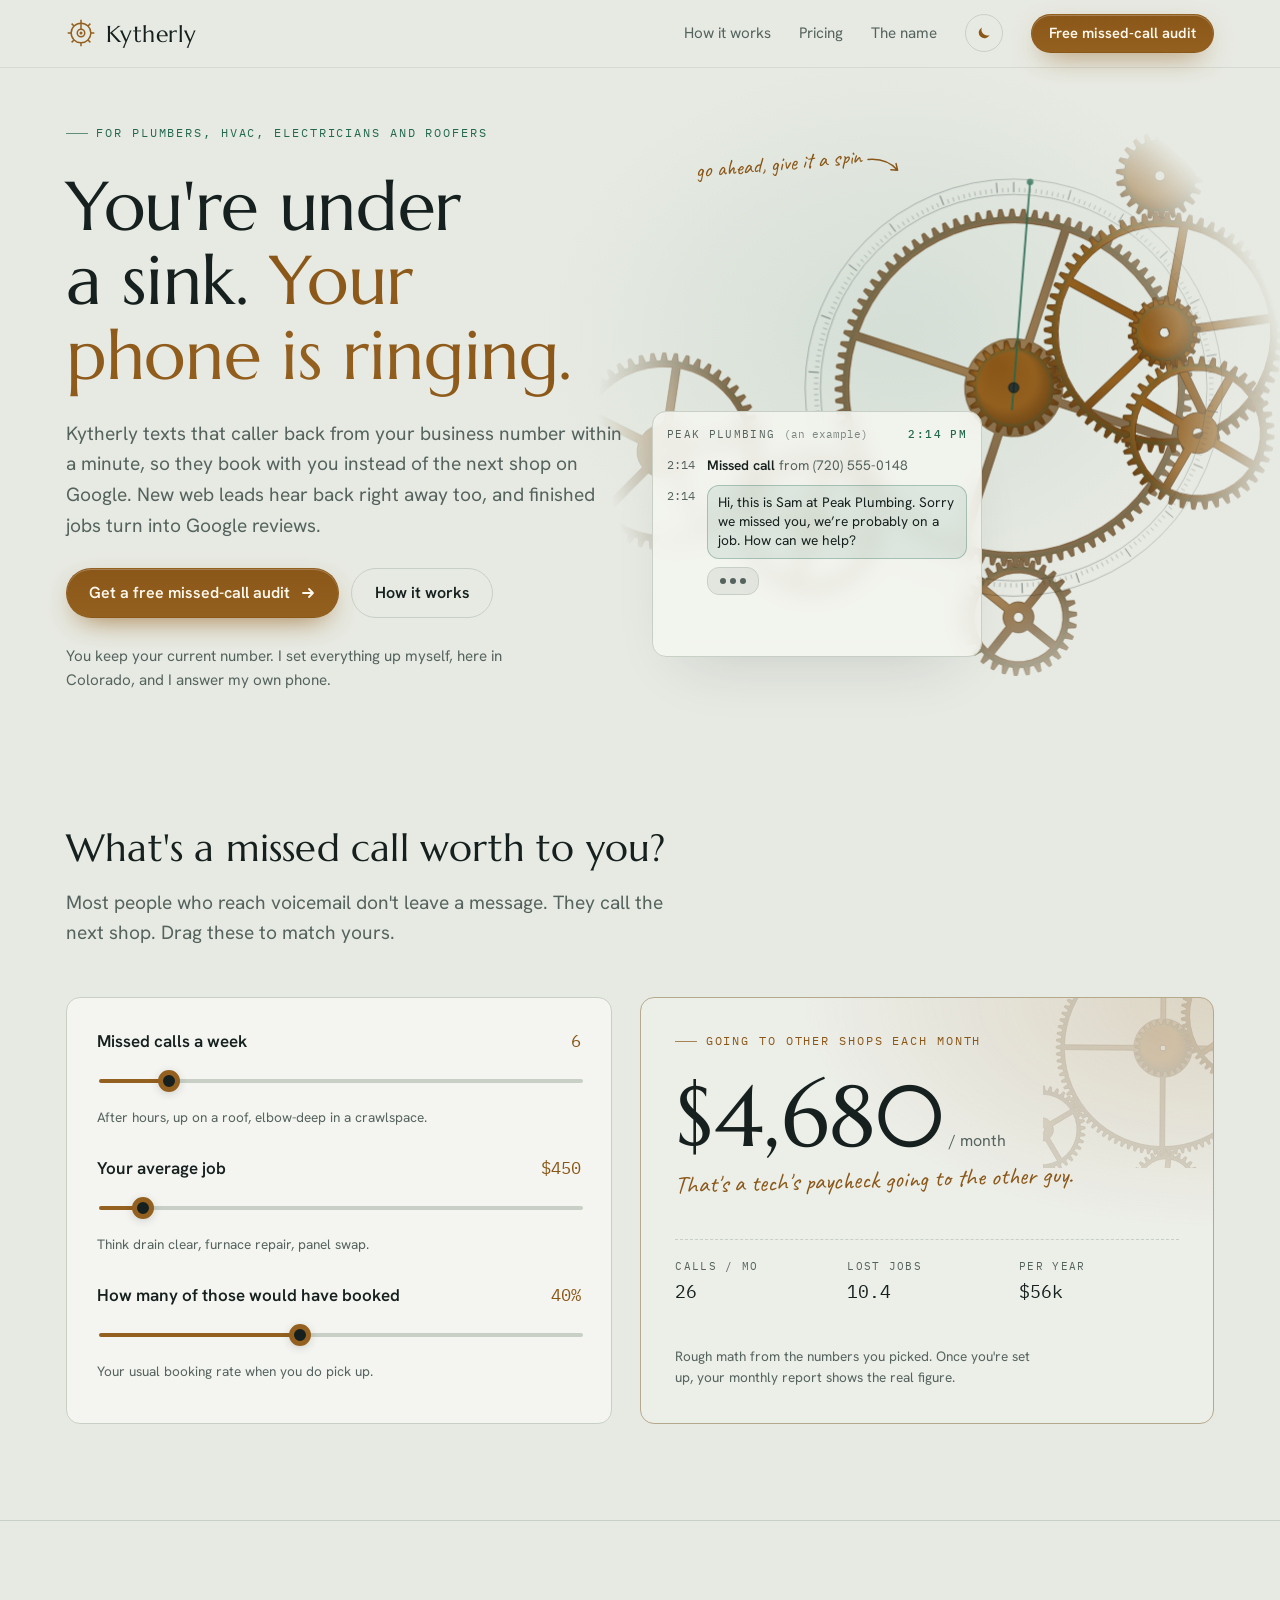
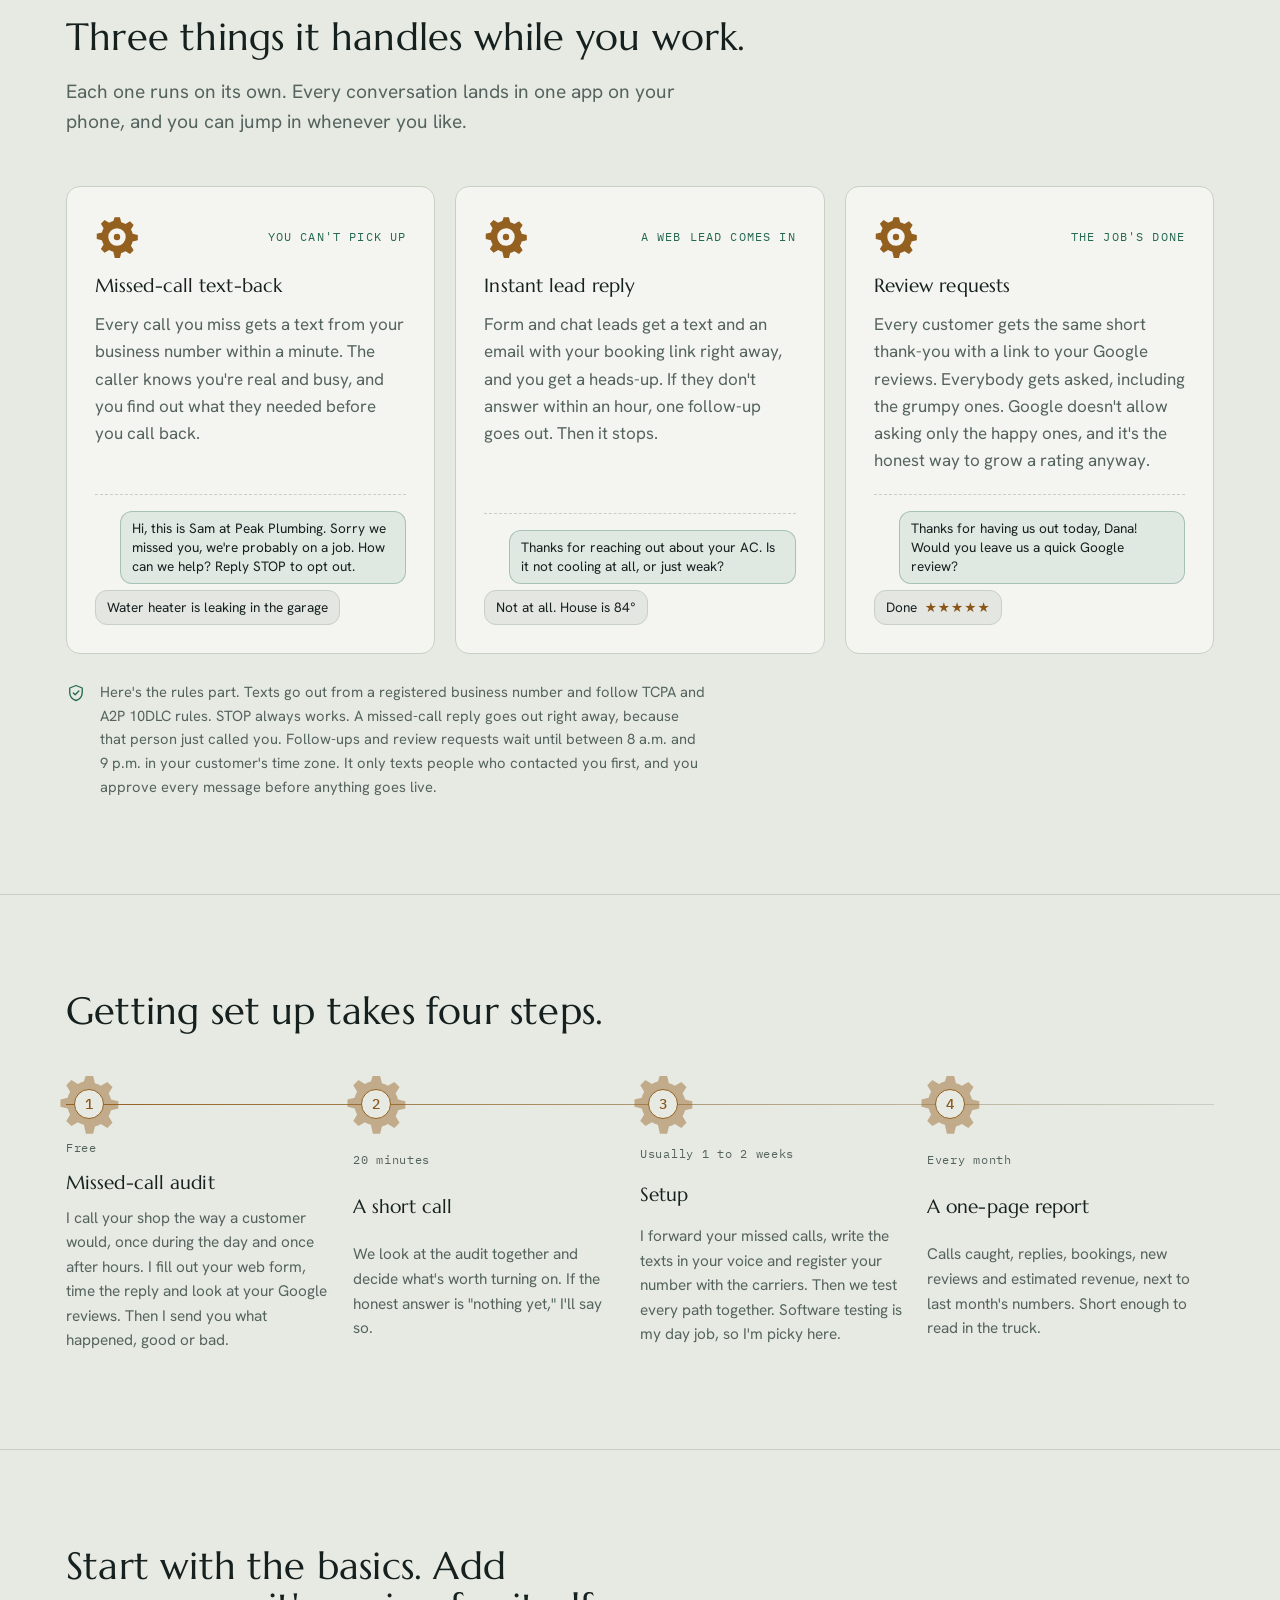
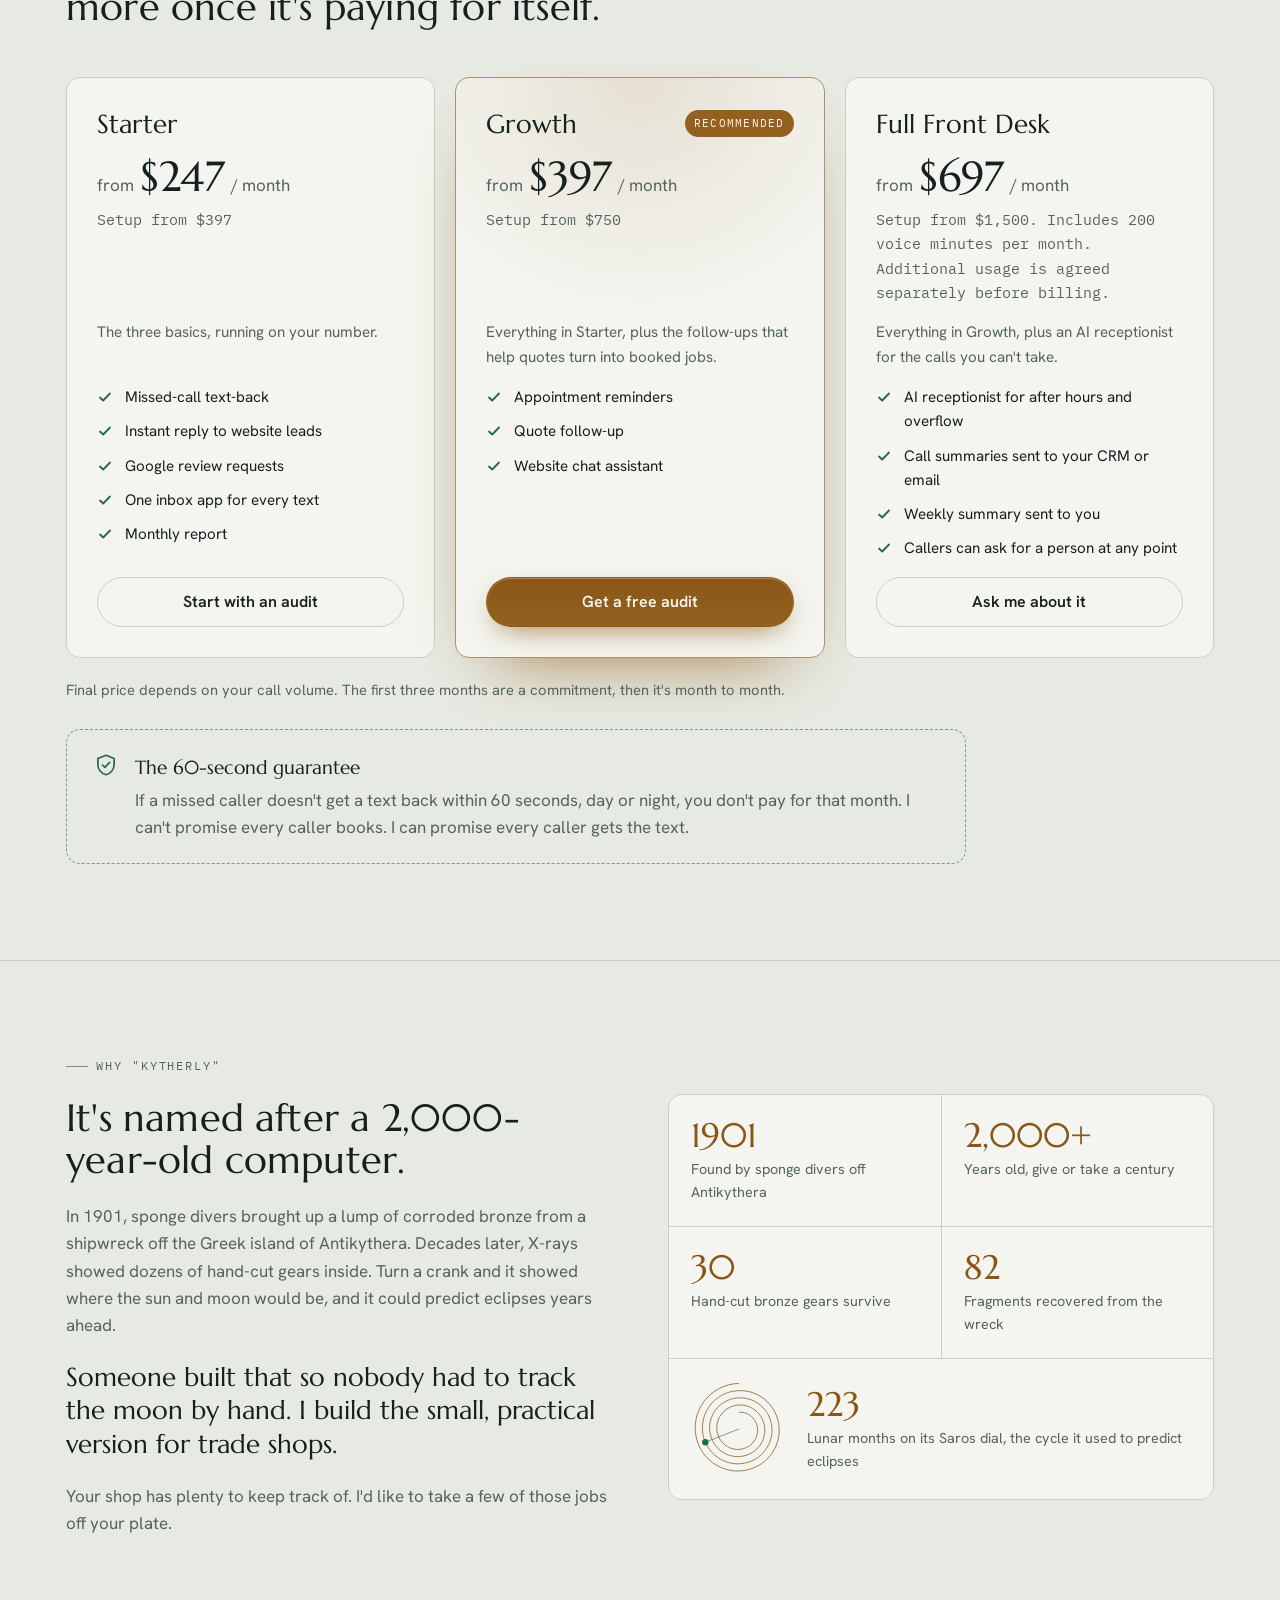
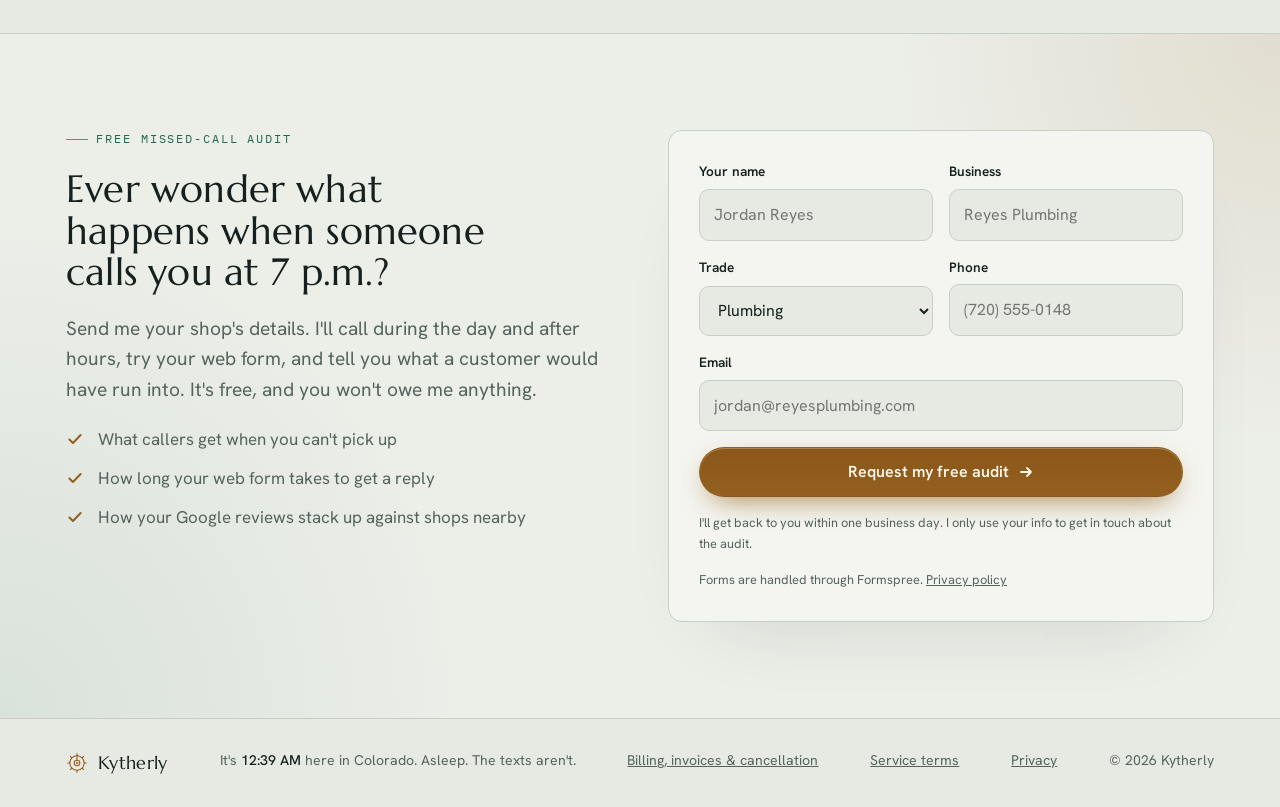
==== commit b20045dd: "Publish service terms and website privacy policy" ====
--- a/index.html
+++ b/index.html
@@ -673,6 +673,7 @@
         <div class="field"><label for="f-email">Email</label><input id="f-email" name="email" type="email" autocomplete="email" required placeholder="jordan@reyesplumbing.com"></div>
         <button class="btn btn-primary" type="submit">Request my free audit <svg><use href="#i-arrow"/></svg></button>
         <p class="form-note" id="formNote" aria-live="polite">I'll get back to you within one business day. I only use your info to get in touch about the audit.</p>
+        <p class="form-note">Forms are handled through Formspree. <a href="/privacy.html">Privacy policy</a></p>
         <div class="sent">
           <svg aria-hidden="true"><use href="#i-check"/></svg>
           <h3 id="sentTitle" tabindex="-1">Got it</h3>
@@ -696,6 +697,8 @@
     <a class="brand" href="#top"><svg><use href="#i-mark"/></svg>Kytherly</a>
     <p class="local" id="local">Front-desk texting for trade shops, run out of Colorado.</p>
     <a href="/billing.html">Billing, invoices &amp; cancellation</a>
+    <a href="/terms.html">Service terms</a>
+    <a href="/privacy.html">Privacy</a>
     <span>© 2026 Kytherly</span>
   </div>
 </footer>
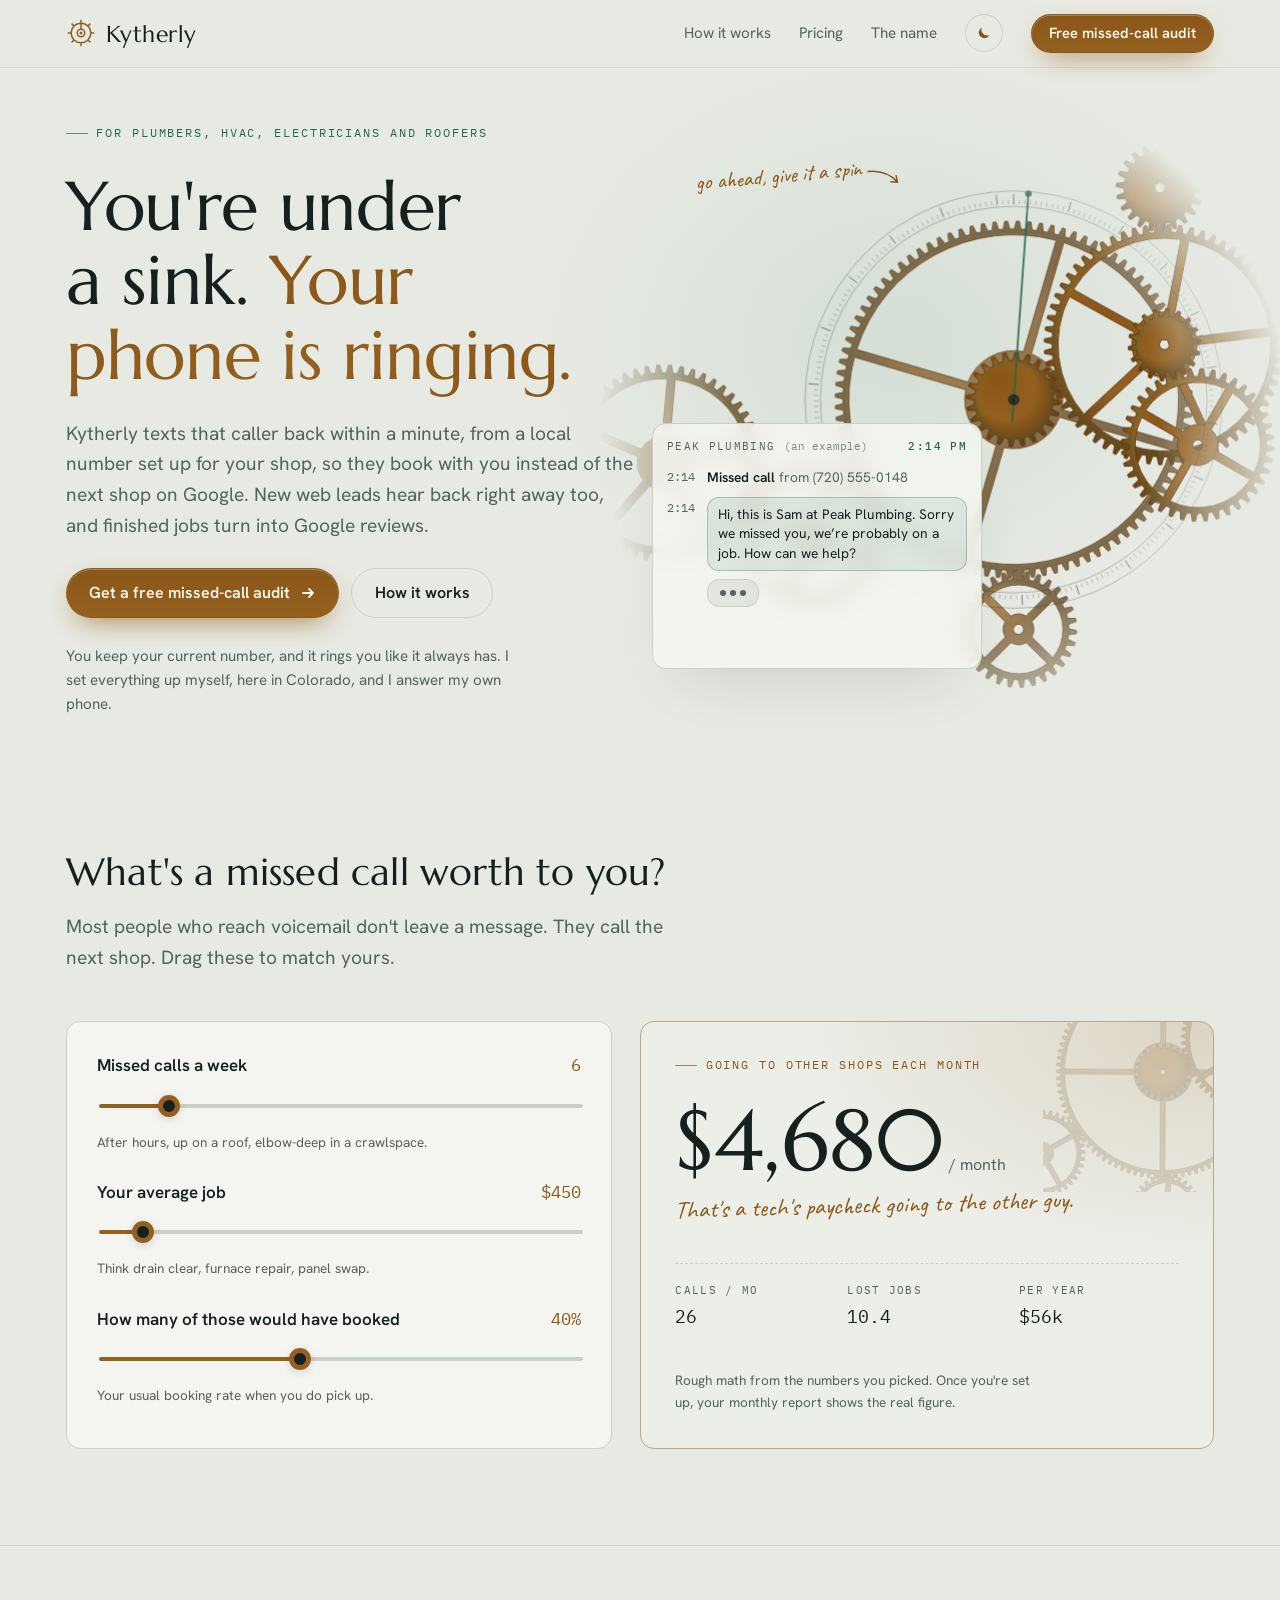
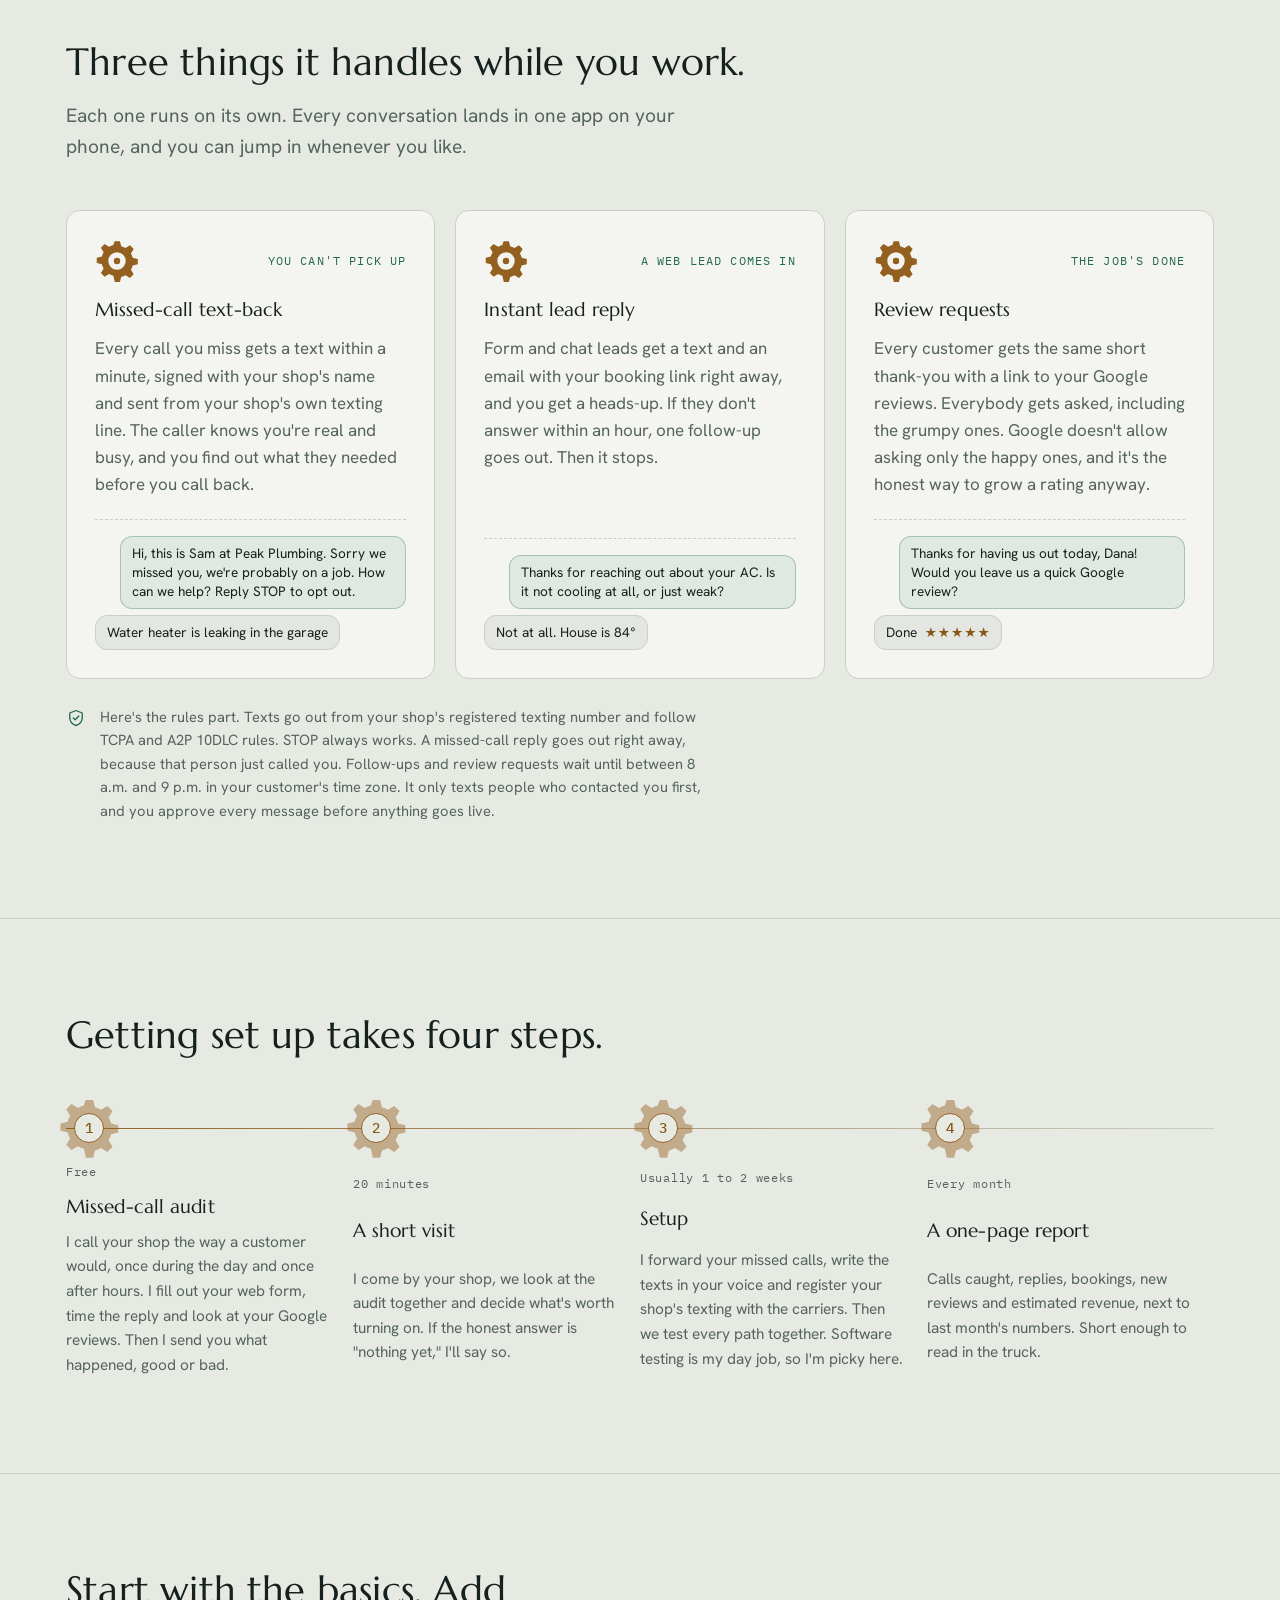
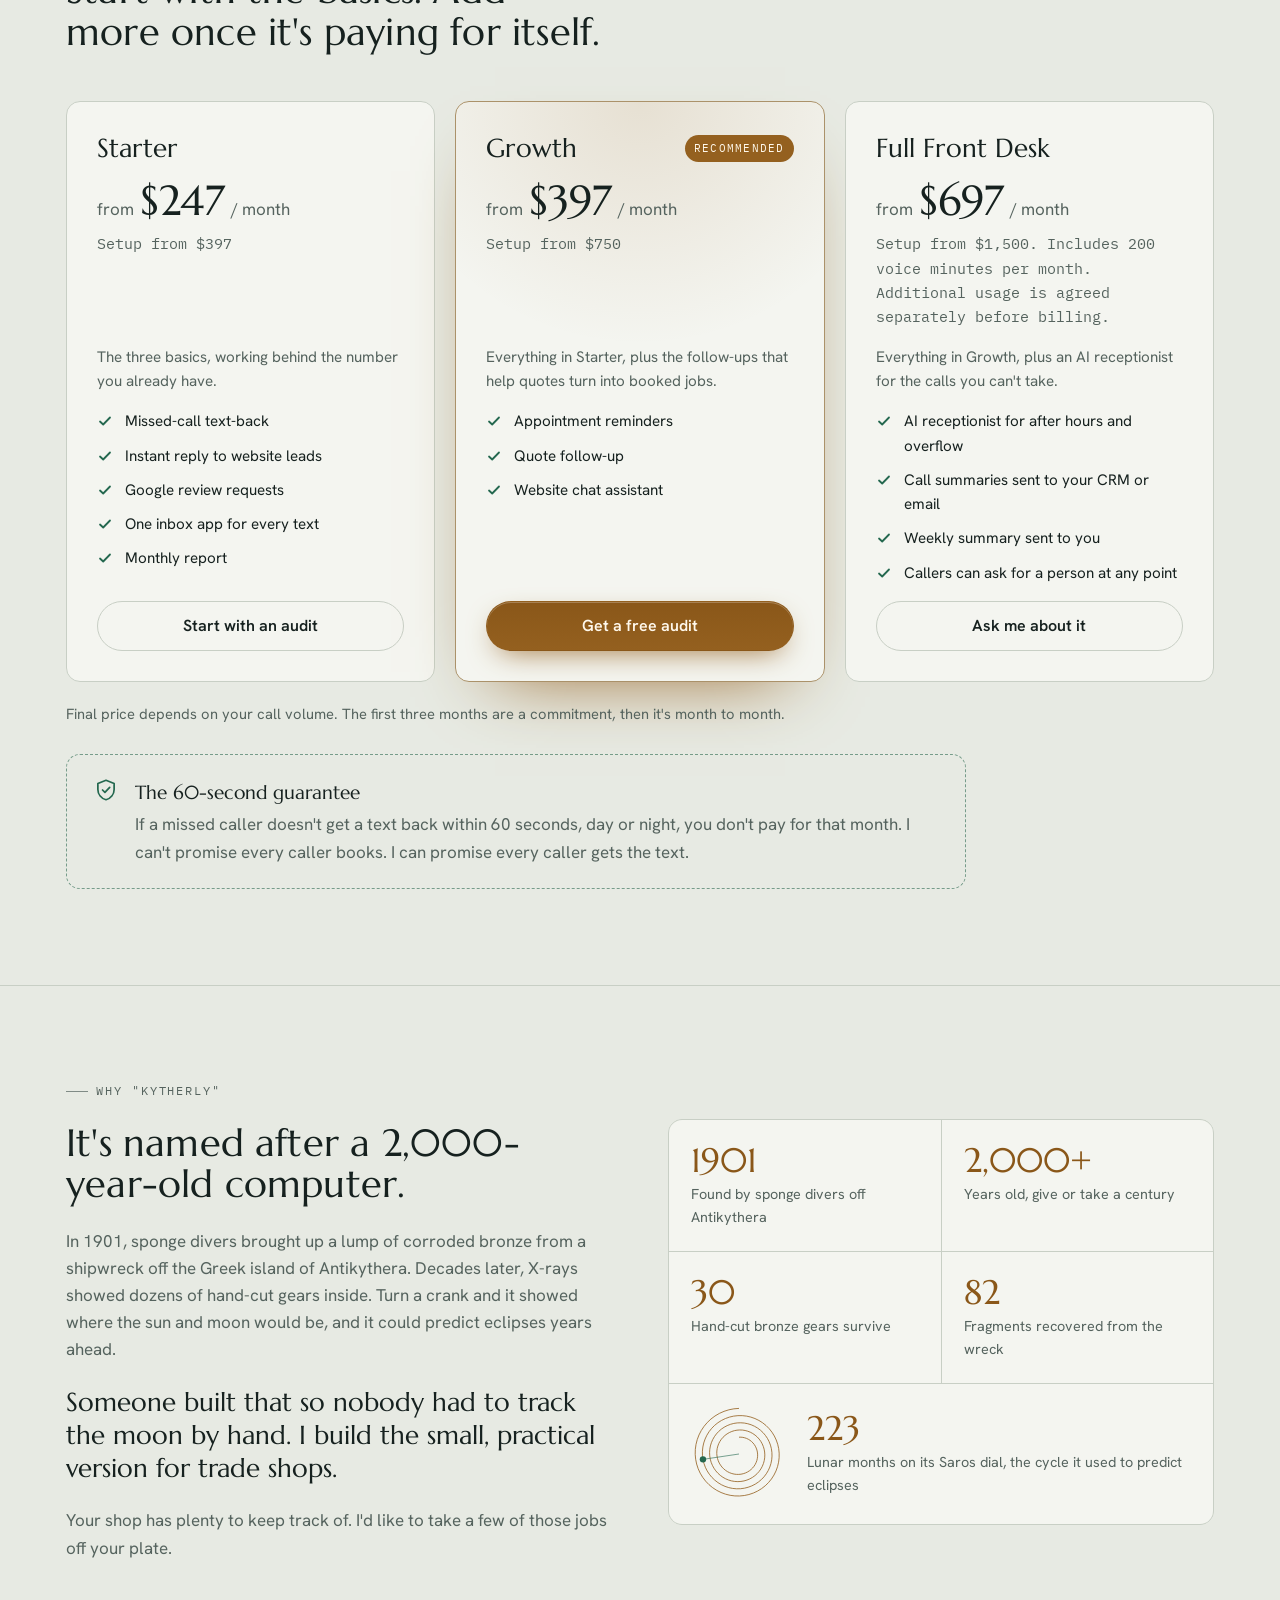
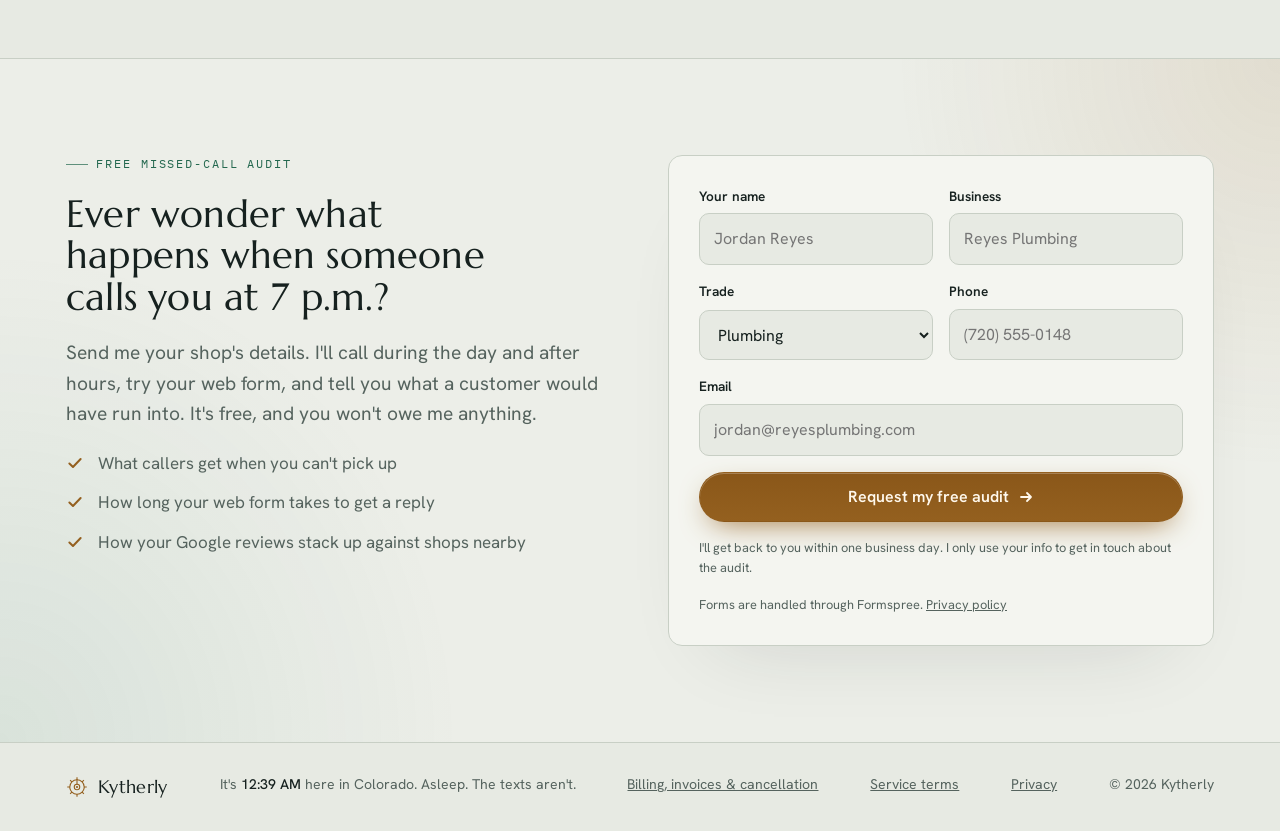
==== commit 24db0d24: "Clarify the texting number and make the audit review an in-person visit" ====
--- a/index.html
+++ b/index.html
@@ -459,12 +459,12 @@
       <div class="hero-copy">
         <p class="label">For plumbers, HVAC, electricians and roofers</p>
         <h1>You're under a sink. <em>Your phone is ringing.</em></h1>
-        <p class="lede">Kytherly texts that caller back from your business number within a minute, so they book with you instead of the next shop on Google. New web leads hear back right away too, and finished jobs turn into Google reviews.</p>
+        <p class="lede">Kytherly texts that caller back within a minute, from a local number set up for your shop, so they book with you instead of the next shop on Google. New web leads hear back right away too, and finished jobs turn into Google reviews.</p>
         <div class="hero-ctas">
           <a class="btn btn-primary" href="#audit">Get a free missed-call audit <svg><use href="#i-arrow"/></svg></a>
           <a class="btn btn-ghost" href="#how">How it works</a>
         </div>
-        <p class="hero-note">You keep your current number. I set everything up myself, here in Colorado, and I answer my own phone.</p>
+        <p class="hero-note">You keep your current number, and it rings you like it always has. I set everything up myself, here in Colorado, and I answer my own phone.</p>
       </div>
 
       <div class="machine">
@@ -528,7 +528,7 @@
         <article class="gear-card">
           <div class="g-top"><svg class="g-ico"><use href="#i-gear"/></svg><span class="when">You can't pick up</span></div>
           <h3>Missed-call text-back</h3>
-          <p>Every call you miss gets a text from your business number within a minute. The caller knows you're real and busy, and you find out what they needed before you call back.</p>
+          <p>Every call you miss gets a text within a minute, signed with your shop's name and sent from your shop's own texting line. The caller knows you're real and busy, and you find out what they needed before you call back.</p>
           <div class="thread" aria-label="Example text thread">
             <span class="b o">Hi, this is Sam at Peak Plumbing. Sorry we missed you, we're probably on a job. How can we help? Reply STOP to opt out.</span>
             <span class="b i">Water heater is leaking in the garage</span>
@@ -553,7 +553,7 @@
           </div>
         </article>
       </div>
-      <p class="compliance"><svg><use href="#i-shield"/></svg><span>Here's the rules part. Texts go out from a registered business number and follow TCPA and A2P 10DLC rules. STOP always works. A missed-call reply goes out right away, because that person just called you. Follow-ups and review requests wait until between 8 a.m. and 9 p.m. in your customer's time zone. It only texts people who contacted you first, and you approve every message before anything goes live.</span></p>
+      <p class="compliance"><svg><use href="#i-shield"/></svg><span>Here's the rules part. Texts go out from your shop's registered texting number and follow TCPA and A2P 10DLC rules. STOP always works. A missed-call reply goes out right away, because that person just called you. Follow-ups and review requests wait until between 8 a.m. and 9 p.m. in your customer's time zone. It only texts people who contacted you first, and you approve every message before anything goes live.</span></p>
     </div>
   </section>
 
@@ -564,8 +564,8 @@
       </div>
       <ol class="steps">
         <li class="step"><span class="n"><svg class="cog" aria-hidden="true"><use href="#i-gear"/></svg><b>1</b></span><span class="dur">Free</span><h3>Missed-call audit</h3><p>I call your shop the way a customer would, once during the day and once after hours. I fill out your web form, time the reply and look at your Google reviews. Then I send you what happened, good or bad.</p></li>
-        <li class="step"><span class="n"><svg class="cog" aria-hidden="true"><use href="#i-gear"/></svg><b>2</b></span><span class="dur">20 minutes</span><h3>A short call</h3><p>We look at the audit together and decide what's worth turning on. If the honest answer is "nothing yet," I'll say so.</p></li>
-        <li class="step"><span class="n"><svg class="cog" aria-hidden="true"><use href="#i-gear"/></svg><b>3</b></span><span class="dur">Usually 1 to 2 weeks</span><h3>Setup</h3><p>I forward your missed calls, write the texts in your voice and register your number with the carriers. Then we test every path together. Software testing is my day job, so I'm picky here.</p></li>
+        <li class="step"><span class="n"><svg class="cog" aria-hidden="true"><use href="#i-gear"/></svg><b>2</b></span><span class="dur">20 minutes</span><h3>A short visit</h3><p>I come by your shop, we look at the audit together and decide what's worth turning on. If the honest answer is "nothing yet," I'll say so.</p></li>
+        <li class="step"><span class="n"><svg class="cog" aria-hidden="true"><use href="#i-gear"/></svg><b>3</b></span><span class="dur">Usually 1 to 2 weeks</span><h3>Setup</h3><p>I forward your missed calls, write the texts in your voice and register your shop's texting with the carriers. Then we test every path together. Software testing is my day job, so I'm picky here.</p></li>
         <li class="step"><span class="n"><svg class="cog" aria-hidden="true"><use href="#i-gear"/></svg><b>4</b></span><span class="dur">Every month</span><h3>A one-page report</h3><p>Calls caught, replies, bookings, new reviews and estimated revenue, next to last month's numbers. Short enough to read in the truck.</p></li>
       </ol>
     </div>
@@ -581,7 +581,7 @@
           <div class="tier-name"><h3>Starter</h3></div>
           <div class="price"><span>from</span><b>$247</b><span>/ month</span></div>
           <p class="setup">Setup from $397</p>
-          <p>The three basics, running on your number.</p>
+          <p>The three basics, working behind the number you already have.</p>
           <ul>
             <li><svg><use href="#i-check"/></svg>Missed-call text-back</li>
             <li><svg><use href="#i-check"/></svg>Instant reply to website leads</li>
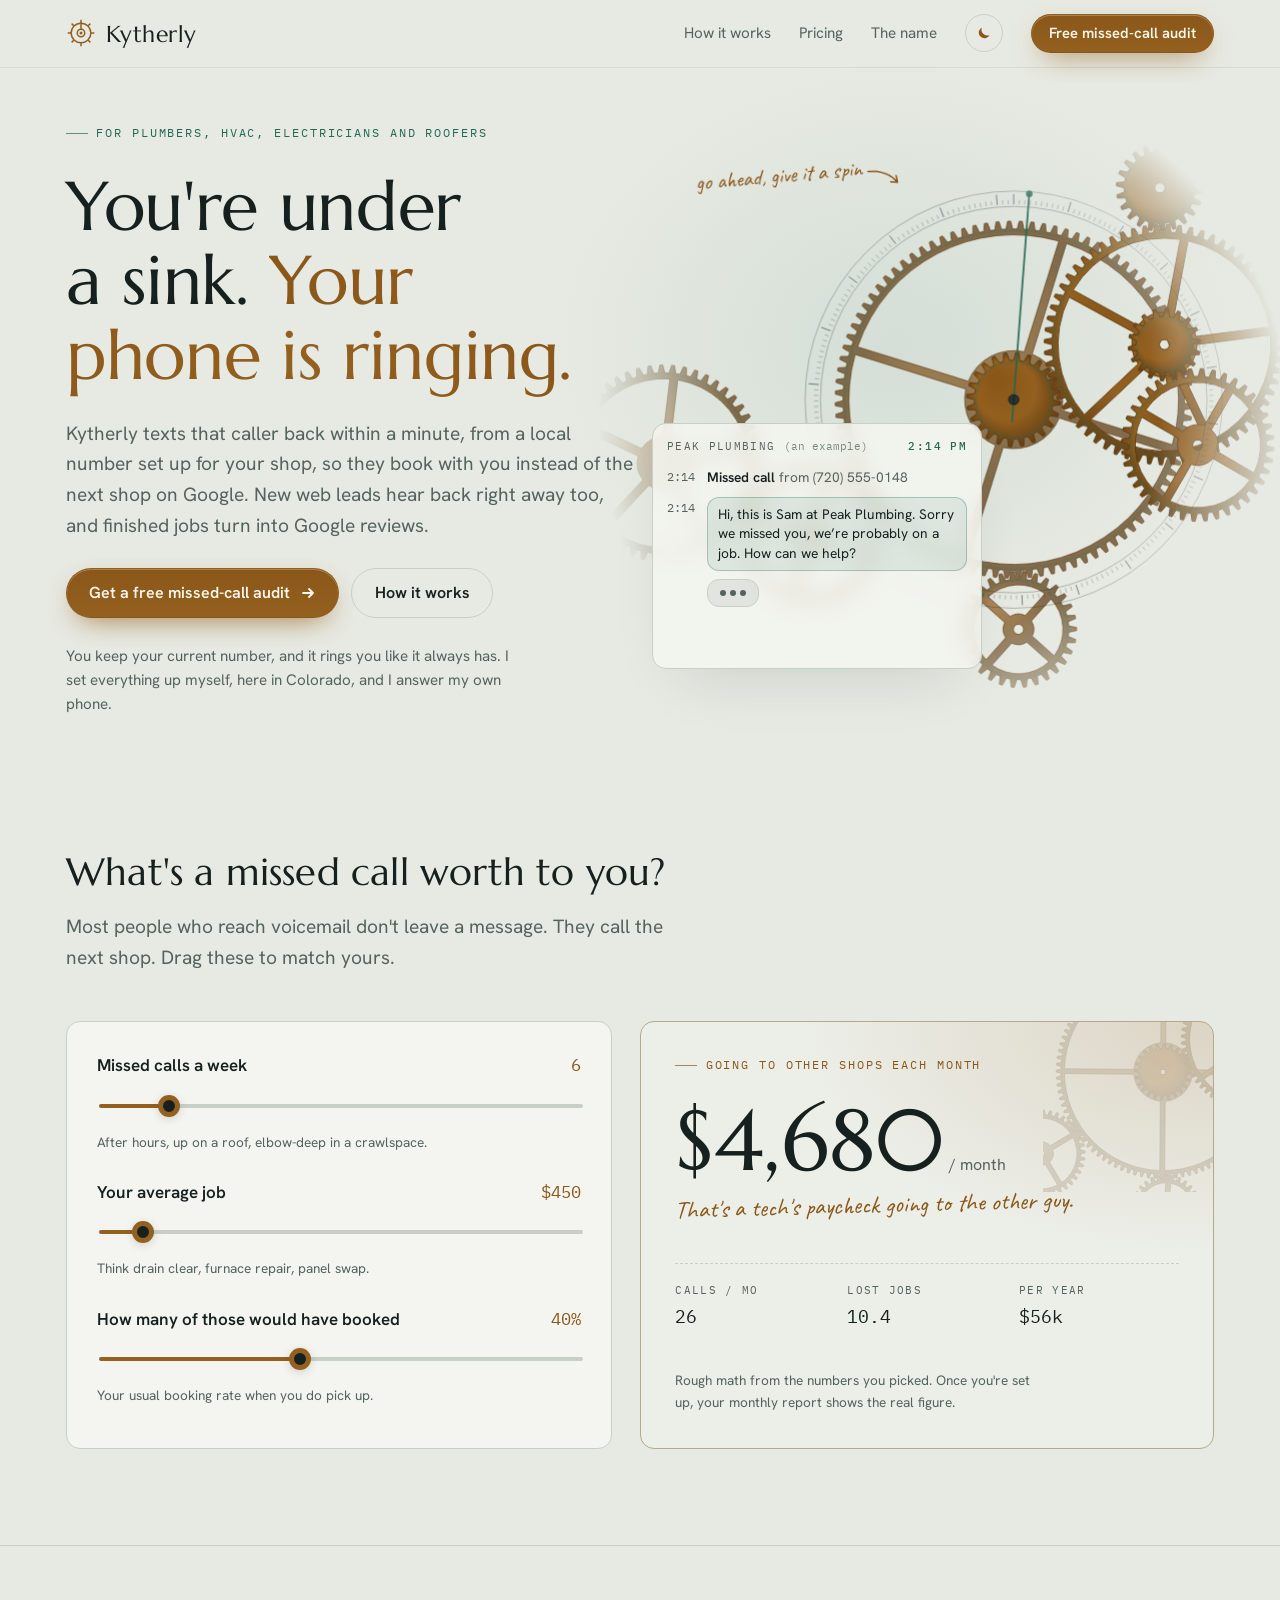
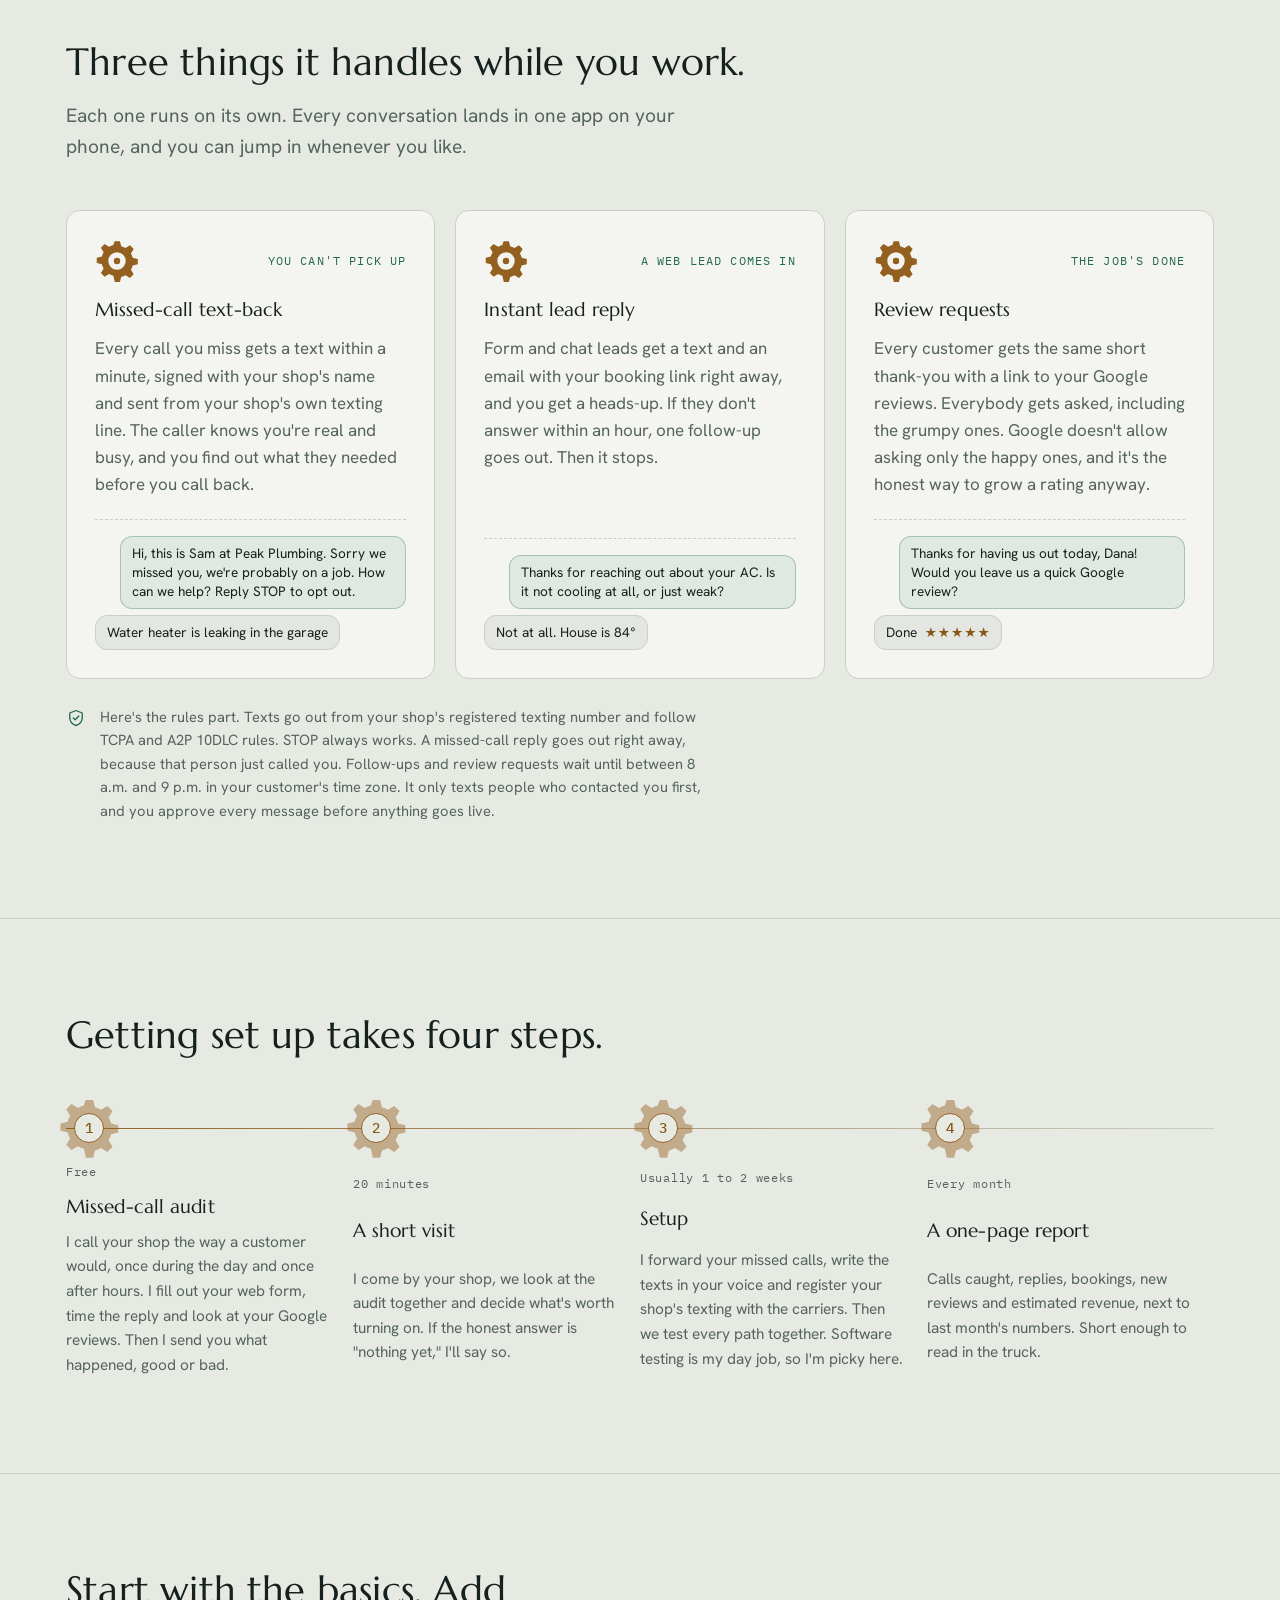
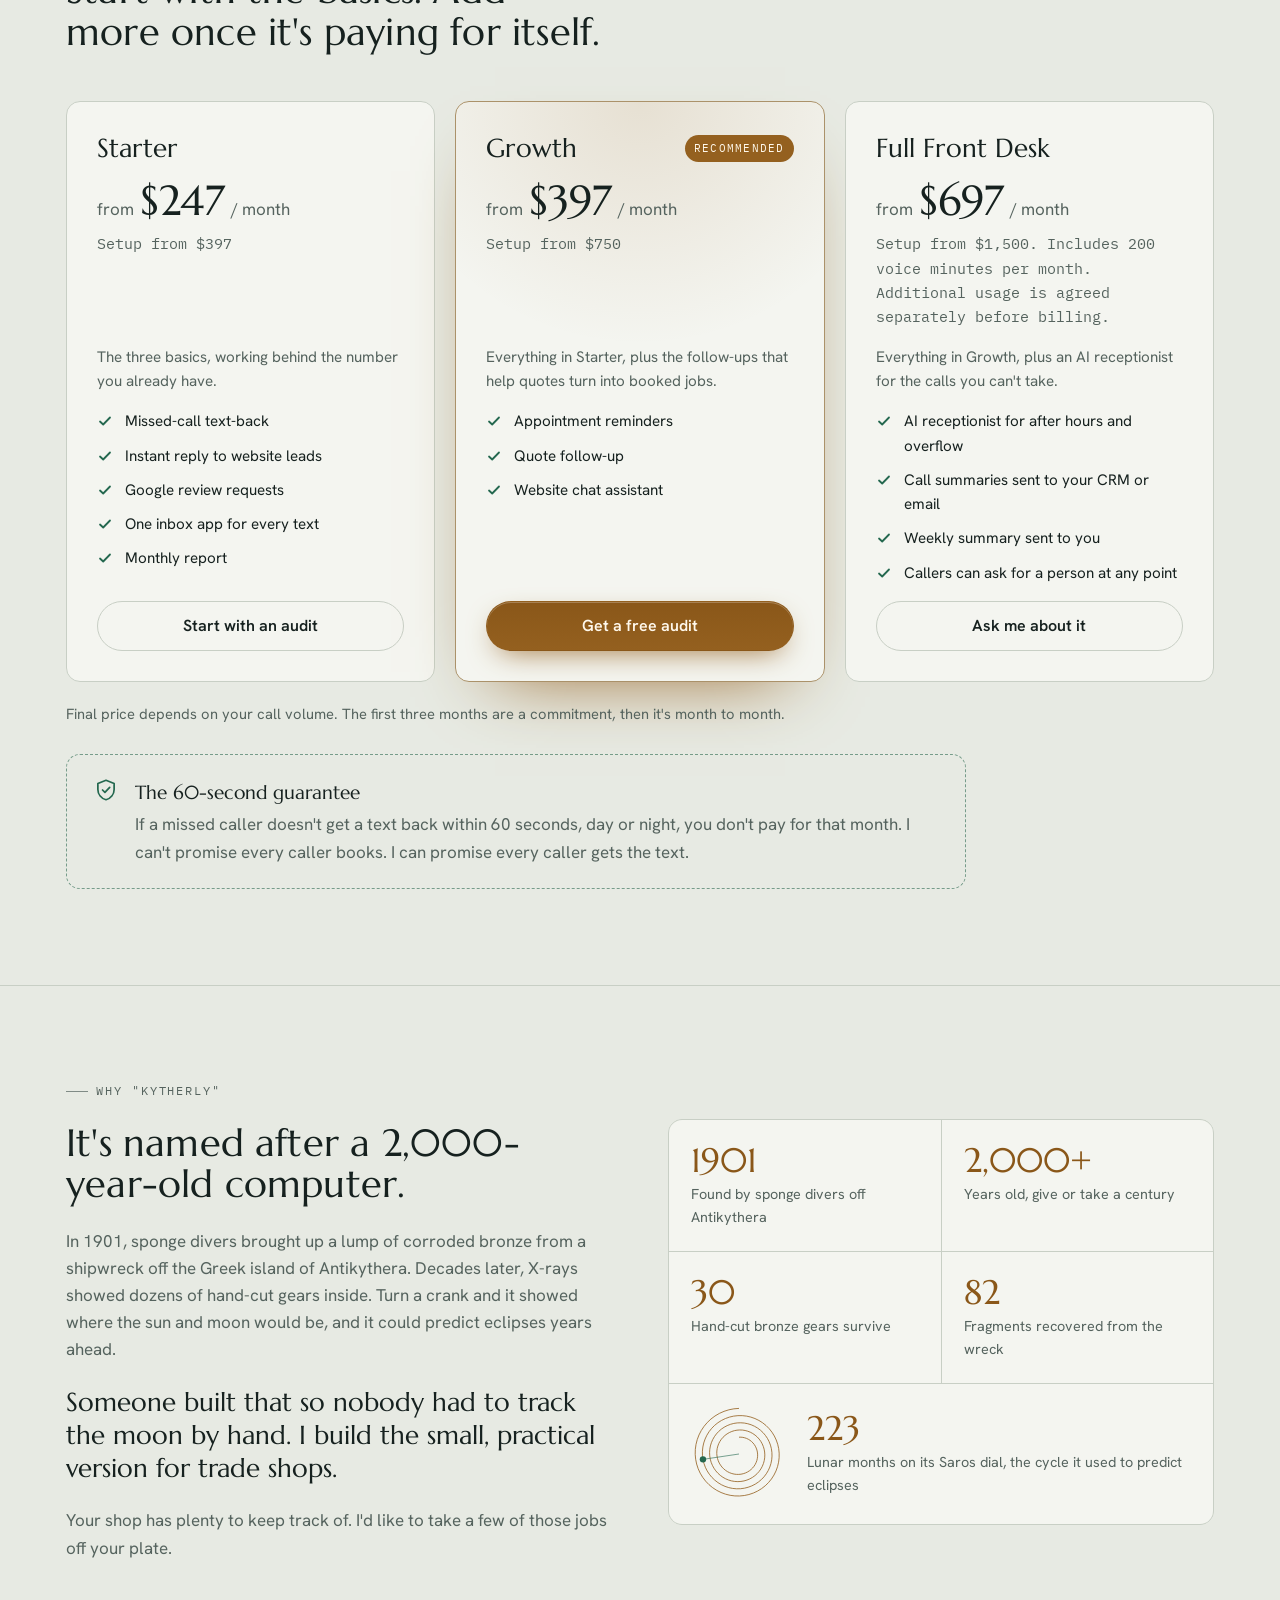
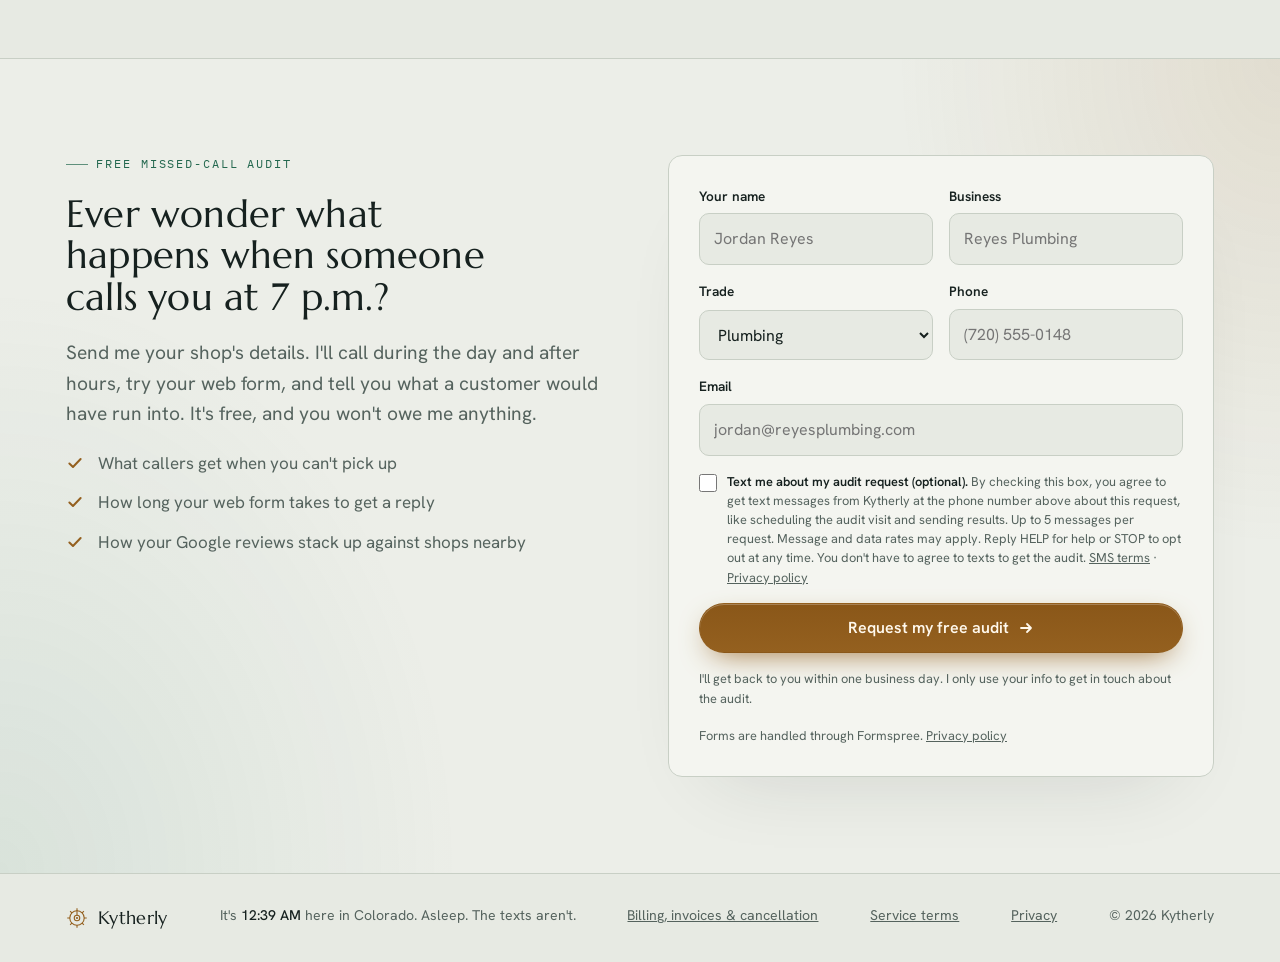
==== commit 1f352ec8: "Add SMS opt-in to the audit form and SMS terms for A2P Adds an optional, unticked consent box with t" ====
--- a/index.html
+++ b/index.html
@@ -291,6 +291,10 @@
 .field input:focus,.field select:focus{outline:none; border-color:var(--verdigris); box-shadow:0 0 0 3px var(--verd-soft)}
 form .btn{justify-content:center; width:100%}
 .form-note{font-size:.8rem; color:var(--mute)}
+.consent{display:grid; grid-template-columns:auto 1fr; gap:10px; align-items:start; font-size:.8rem; line-height:1.5; color:var(--mute); cursor:pointer}
+.consent input{width:18px; height:18px; margin:2px 0 0; accent-color:var(--bronze); cursor:pointer}
+.consent b{color:var(--parch); font-weight:600}
+.consent a{color:inherit}
 .form-note.err{color:var(--bronze-hi); font-weight:600}
 .field input[aria-invalid="true"]{border-color:var(--bronze-hi); box-shadow:0 0 0 3px color-mix(in srgb, var(--bronze) 18%, transparent)}
 .sent h3:focus{outline:none}
@@ -658,6 +662,7 @@
       </div>
       <form id="auditForm" novalidate>
         <input type="hidden" name="_subject" value="Missed-call audit request from kytherly.com">
+        <input type="hidden" name="sms_disclosure_version" value="2026-11-12">
         <div class="row2">
           <div class="field"><label for="f-name">Your name</label><input id="f-name" name="name" autocomplete="name" required placeholder="Jordan Reyes"></div>
           <div class="field"><label for="f-biz">Business</label><input id="f-biz" name="biz" autocomplete="organization" required placeholder="Reyes Plumbing"></div>
@@ -671,6 +676,10 @@
           <div class="field"><label for="f-phone">Phone</label><input id="f-phone" name="phone" type="tel" autocomplete="tel" required placeholder="(720) 555-0148"></div>
         </div>
         <div class="field"><label for="f-email">Email</label><input id="f-email" name="email" type="email" autocomplete="email" required placeholder="jordan@reyesplumbing.com"></div>
+        <label class="consent" for="f-sms">
+          <input id="f-sms" name="sms_consent" type="checkbox" value="Yes, agreed to texts about this audit request">
+          <span><b>Text me about my audit request (optional).</b> By checking this box, you agree to get text messages from Kytherly at the phone number above about this request, like scheduling the audit visit and sending results. Up to 5 messages per request. Message and data rates may apply. Reply HELP for help or STOP to opt out at any time. You don't have to agree to texts to get the audit. <a href="/terms.html#sms">SMS terms</a> · <a href="/privacy.html#sms">Privacy policy</a></span>
+        </label>
         <button class="btn btn-primary" type="submit">Request my free audit <svg><use href="#i-arrow"/></svg></button>
         <p class="form-note" id="formNote" aria-live="polite">I'll get back to you within one business day. I only use your info to get in touch about the audit.</p>
         <p class="form-note">Forms are handled through Formspree. <a href="/privacy.html">Privacy policy</a></p>
@@ -993,14 +1002,14 @@
         $('copyBox').hidden = true; form.classList.add('done'); $('sentTitle').focus();
         burst(form); hero.spin(0.25);
       } catch {
-        $('copyText').value = `Missed-call audit request\n${d.name}, ${d.biz} (${d.trade})\nPhone: ${d.phone}\nEmail: ${d.email}`;
+        $('copyText').value = `Missed-call audit request\n${d.name}, ${d.biz} (${d.trade})\nPhone: ${d.phone}\nEmail: ${d.email}\nTexts about this request: ${d.sms_consent ? 'Yes' : 'No'}`;
         $('sentTitle').textContent = 'That didn’t go through';
         $('sentBody').textContent = "Something blocked the request, so nothing was sent. Try again in a minute. Your details are below so you don't have to type them twice.";
         $('copyBox').hidden = false; form.classList.add('done'); $('sentTitle').focus();
       } finally { btn.disabled = false; }
       return;
     }
-    $('copyText').value = `Missed-call audit request\n${d.name}, ${d.biz} (${d.trade})\nPhone: ${d.phone}\nEmail: ${d.email}`;
+    $('copyText').value = `Missed-call audit request\n${d.name}, ${d.biz} (${d.trade})\nPhone: ${d.phone}\nEmail: ${d.email}\nTexts about this request: ${d.sms_consent ? 'Yes' : 'No'}`;
     form.classList.add('done'); $('sentTitle').focus();
   });
   $('copyBtn').addEventListener('click', async () => {
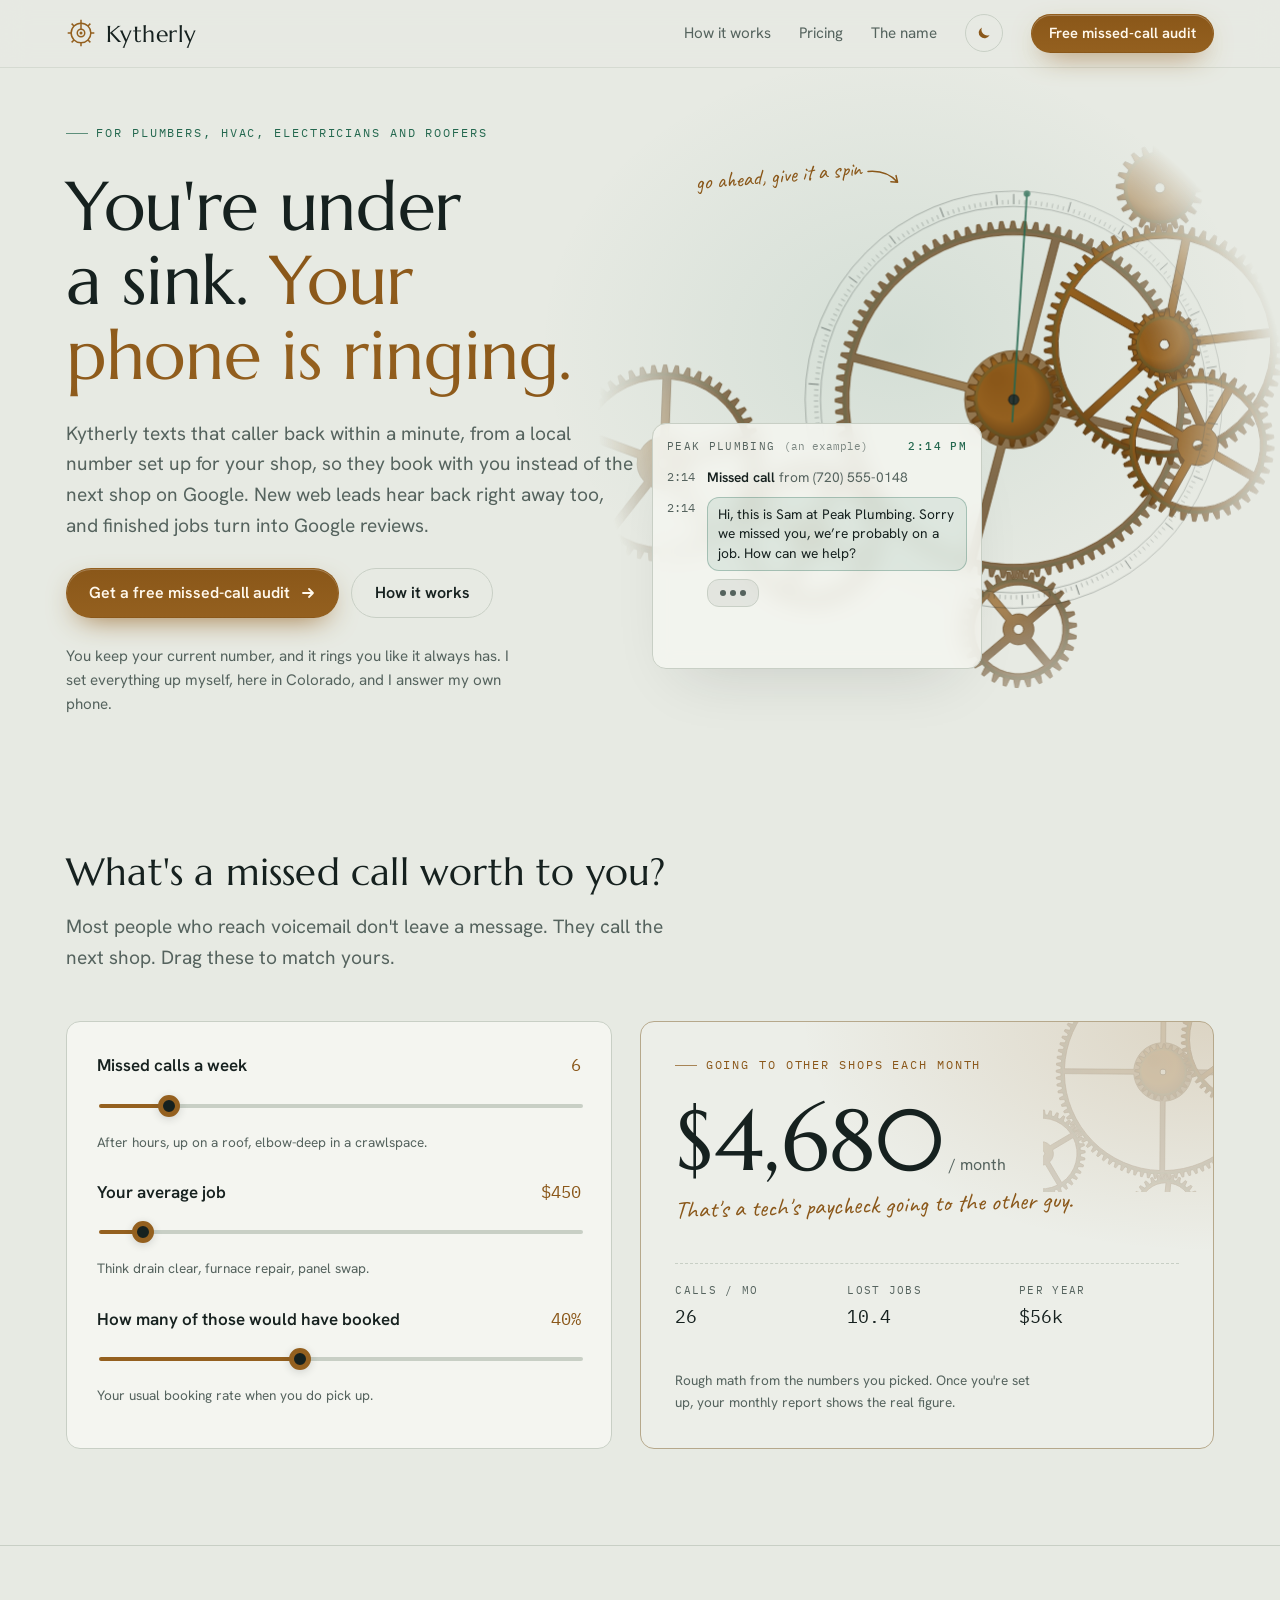
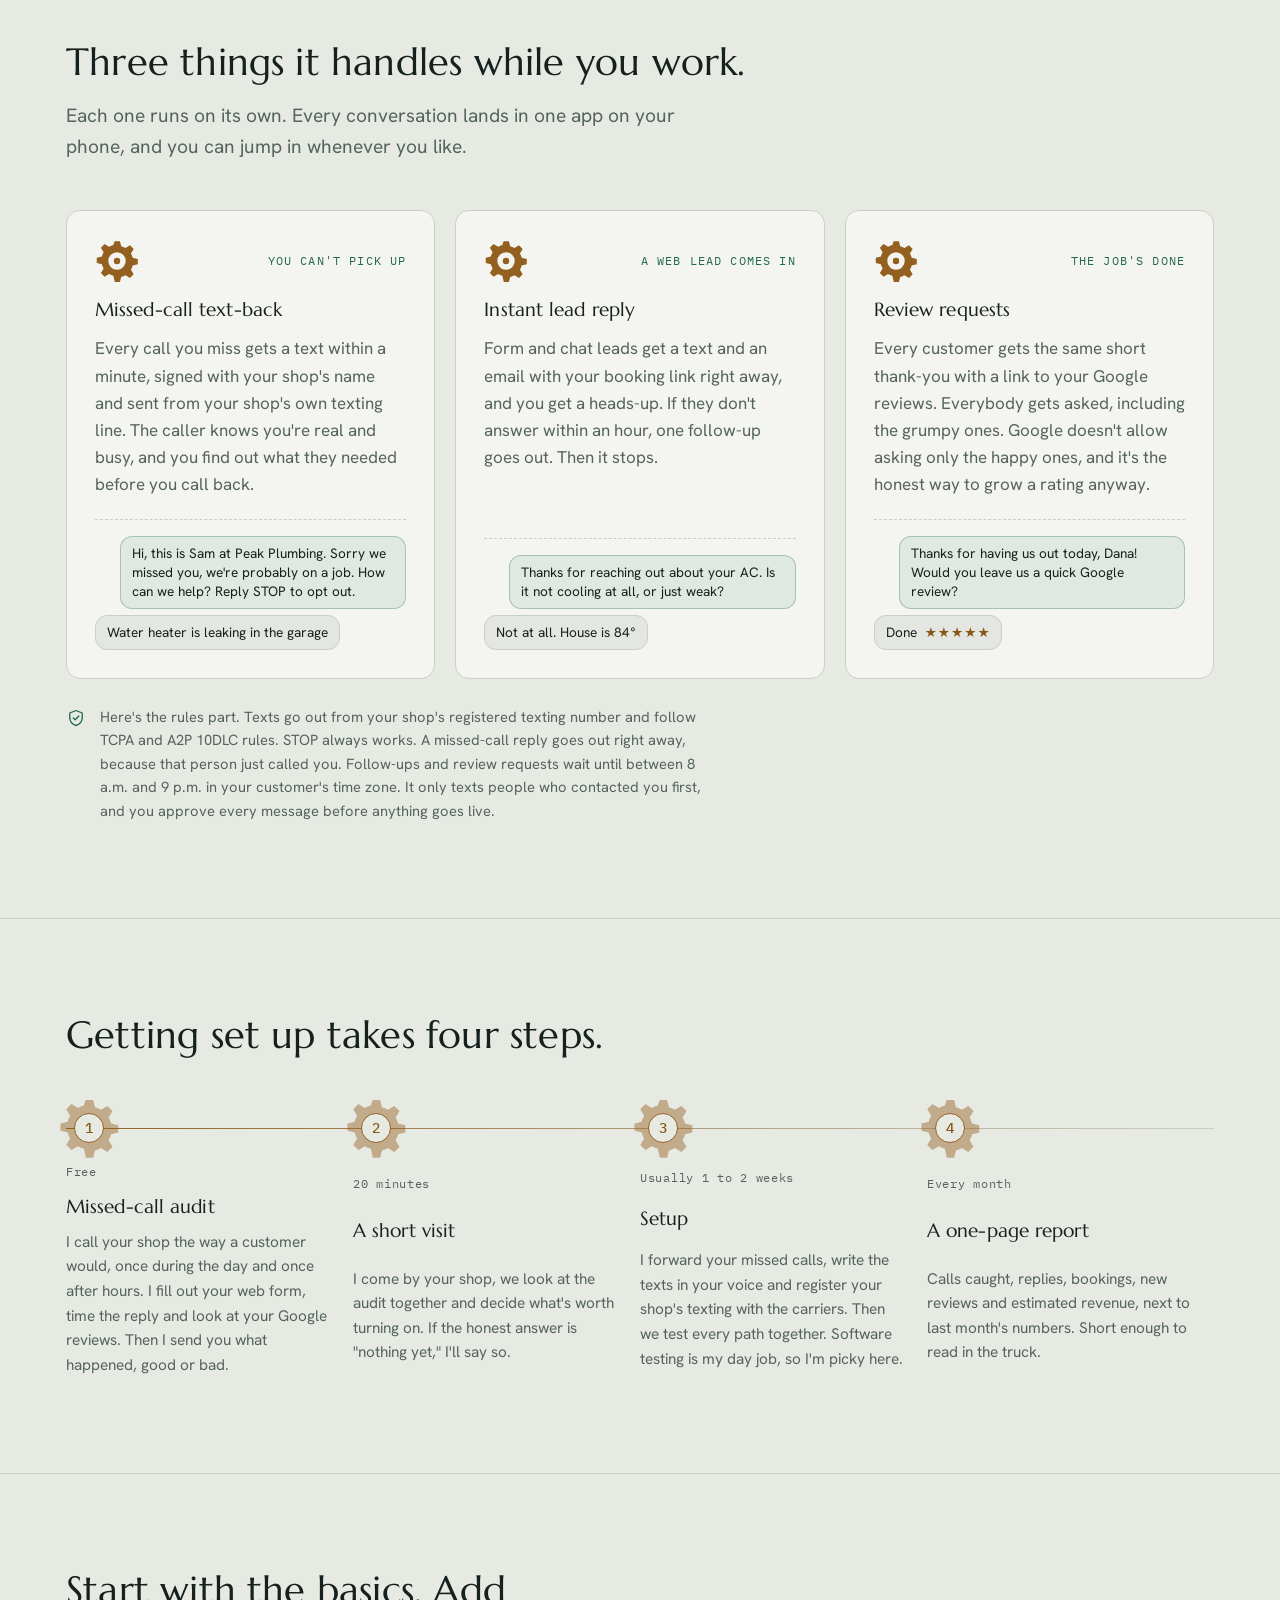
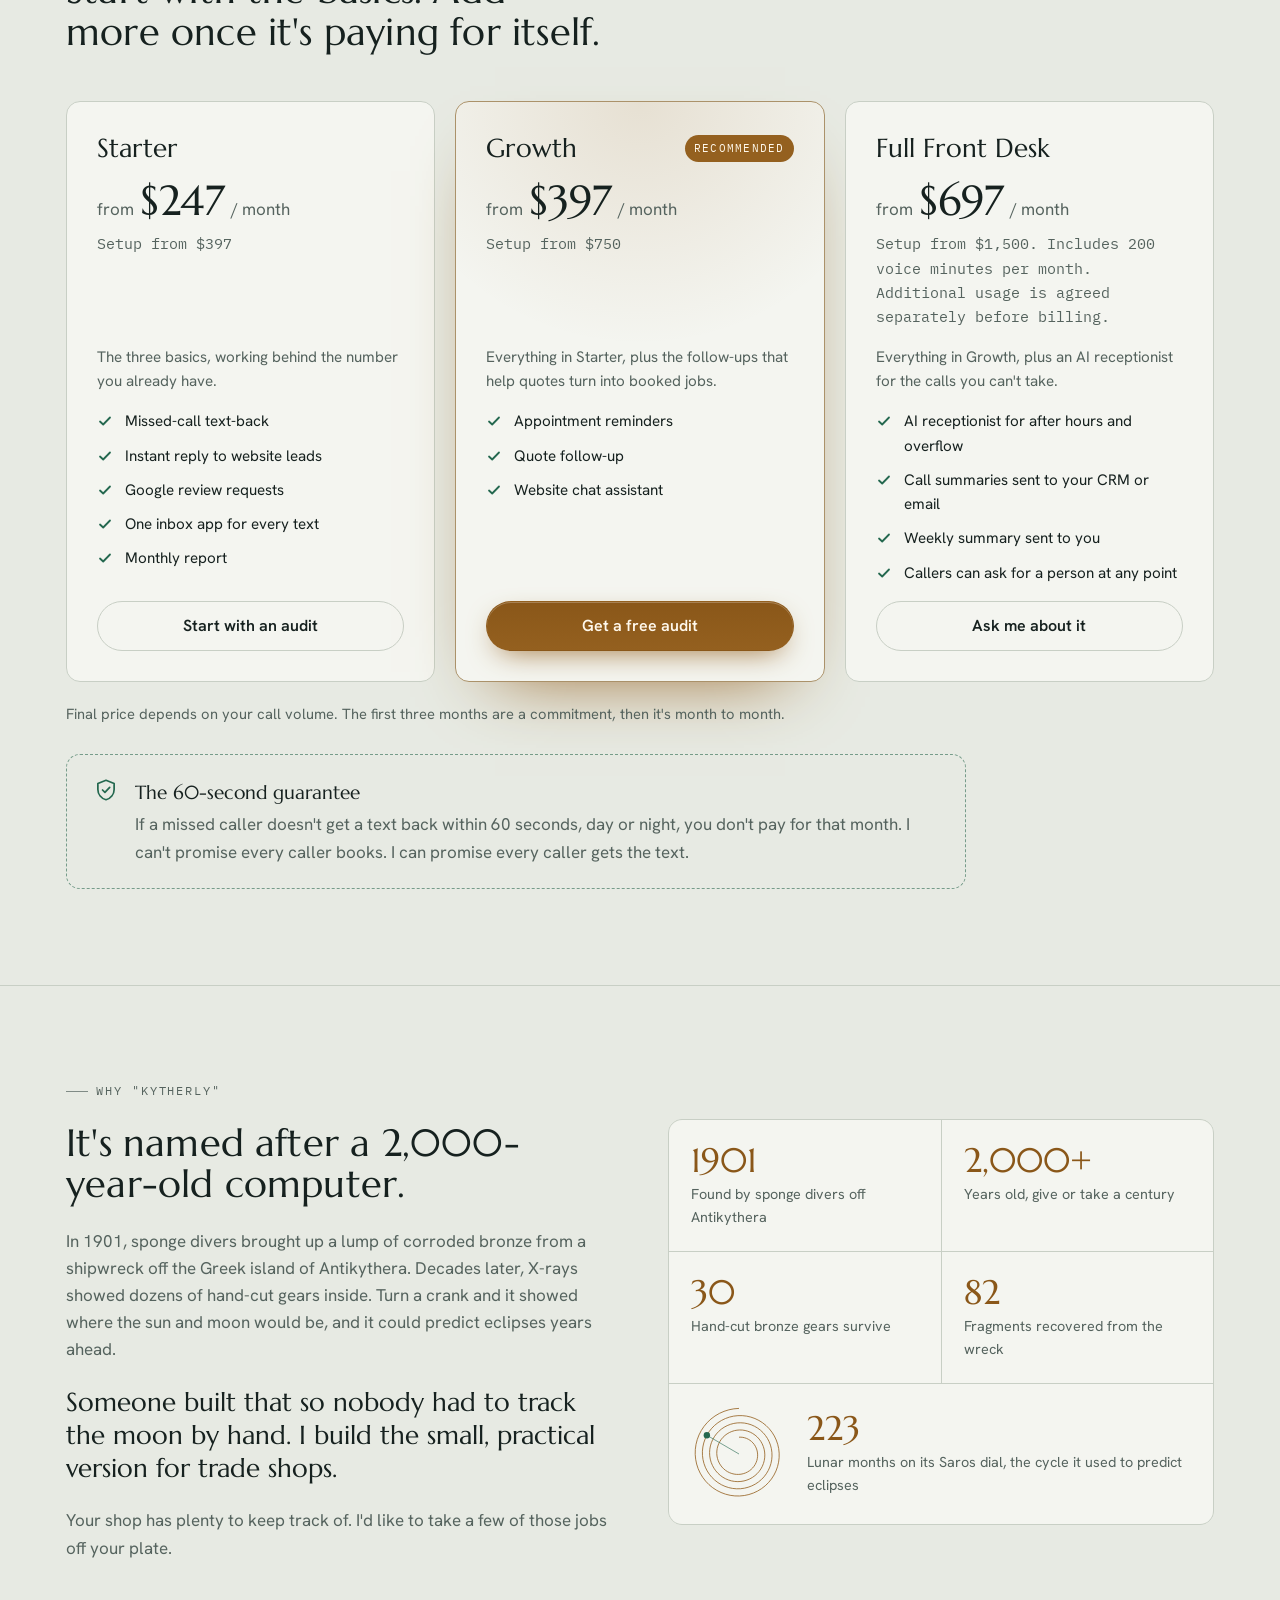
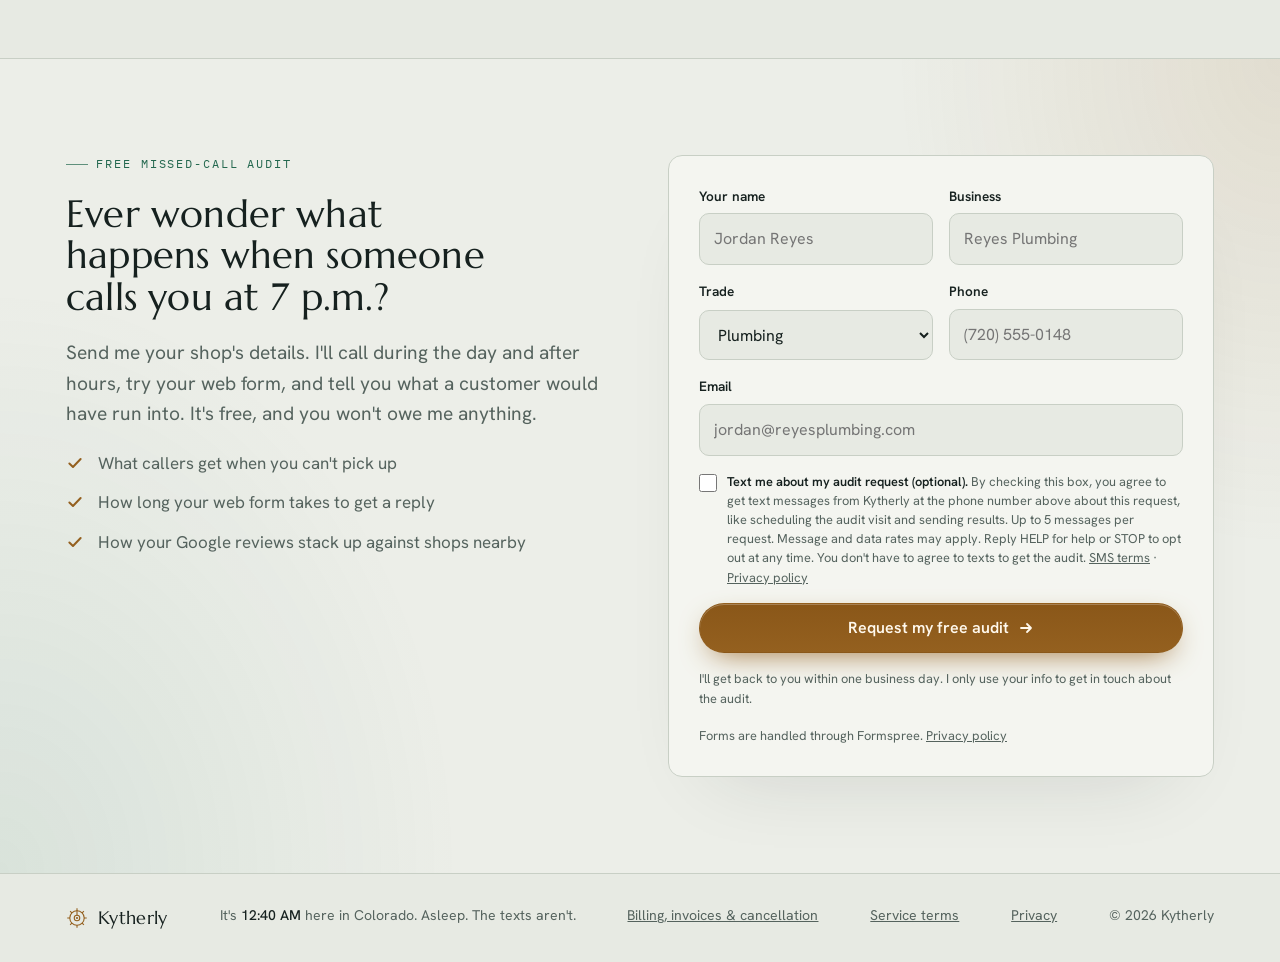
==== commit 447600e4: "Add the GoHighLevel chat widget as the approved SMS opt-in Embeds the LeadConnector chat widget (the" ====
--- a/index.html
+++ b/index.html
@@ -1100,5 +1100,7 @@
     '\nPoking around the source? Me too, every time. Say hi through the audit form and mention you found this.');
 })();
 </script>
+<!-- GoHighLevel (LeadConnector) chat widget: the A2P-approved SMS opt-in. Consent wording is set in GHL > Sites > Chat Widget. -->
+<script src="https://widgets.leadconnectorhq.com/loader.js" data-resources-url="https://widgets.leadconnectorhq.com/chat-widget/loader.js" data-widget-id="6af6344f75f0c3a520ebbc2d"></script>
 </body>
 </html>
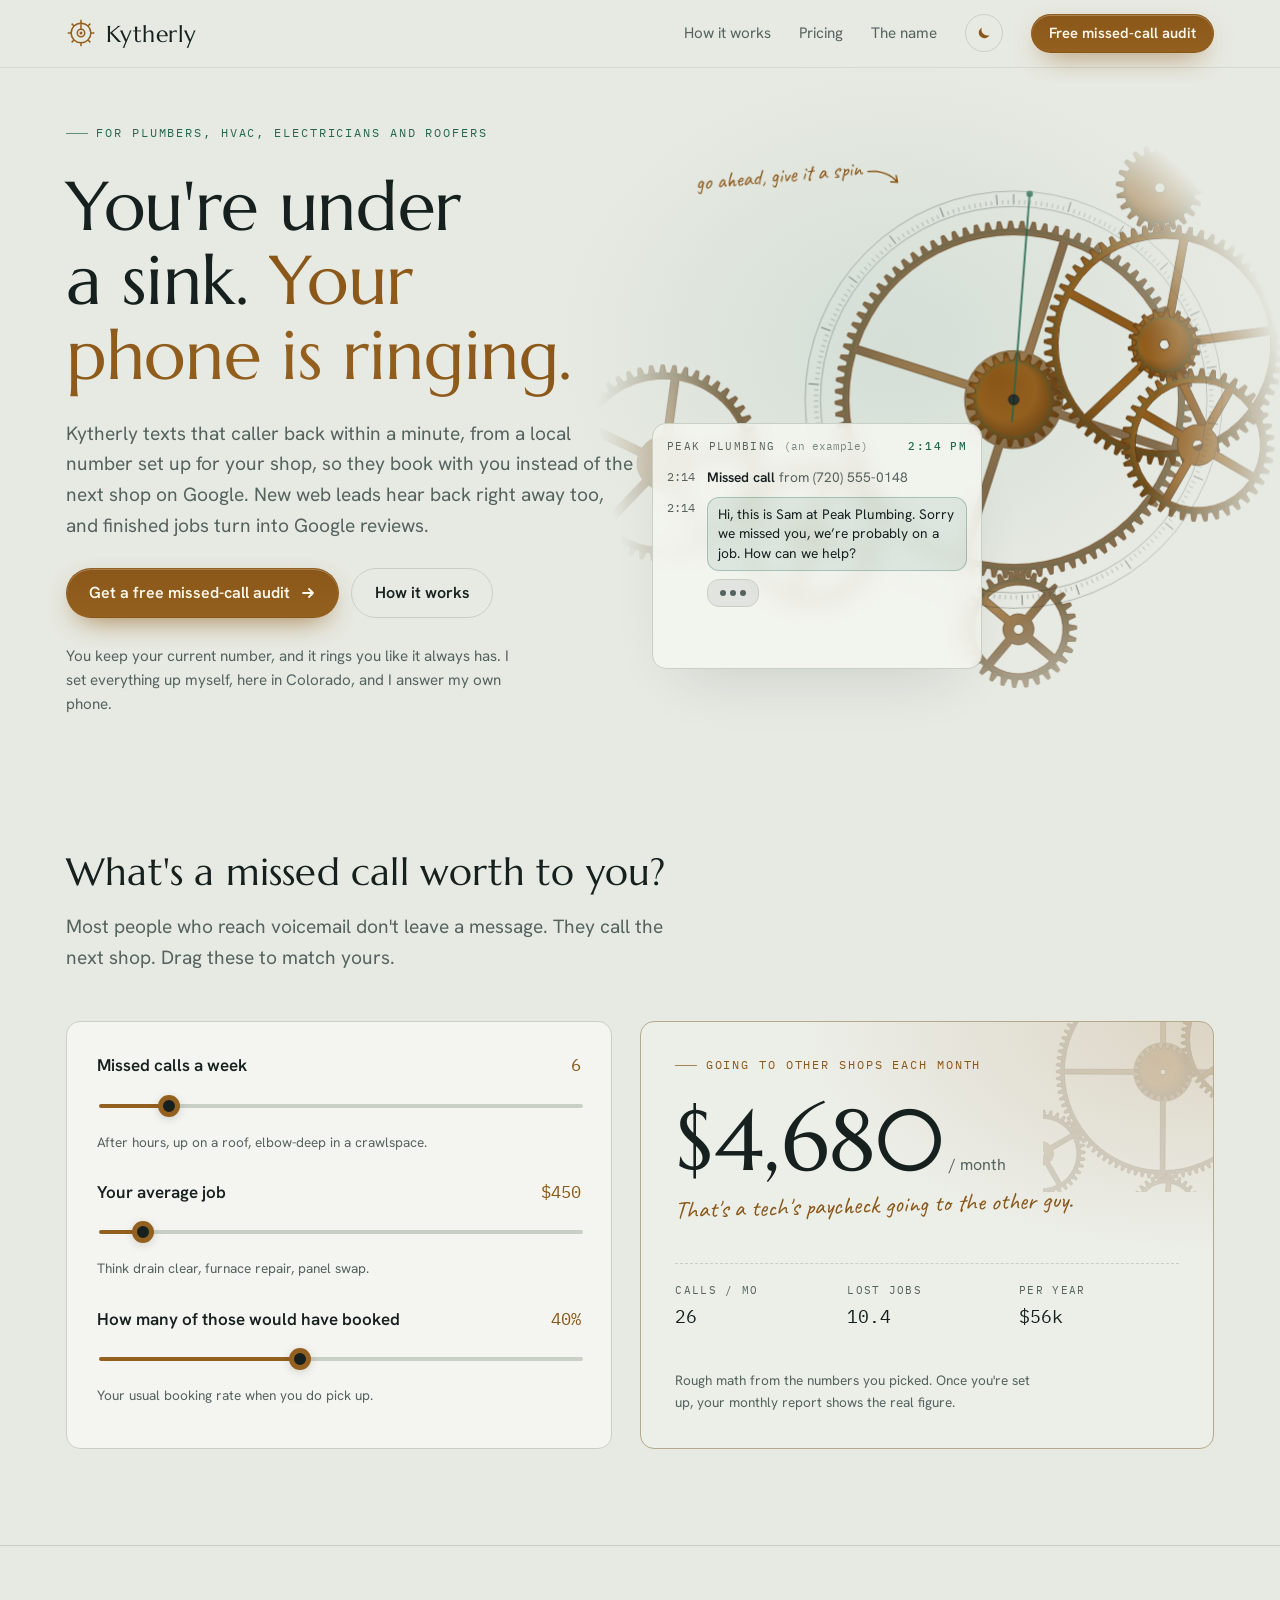
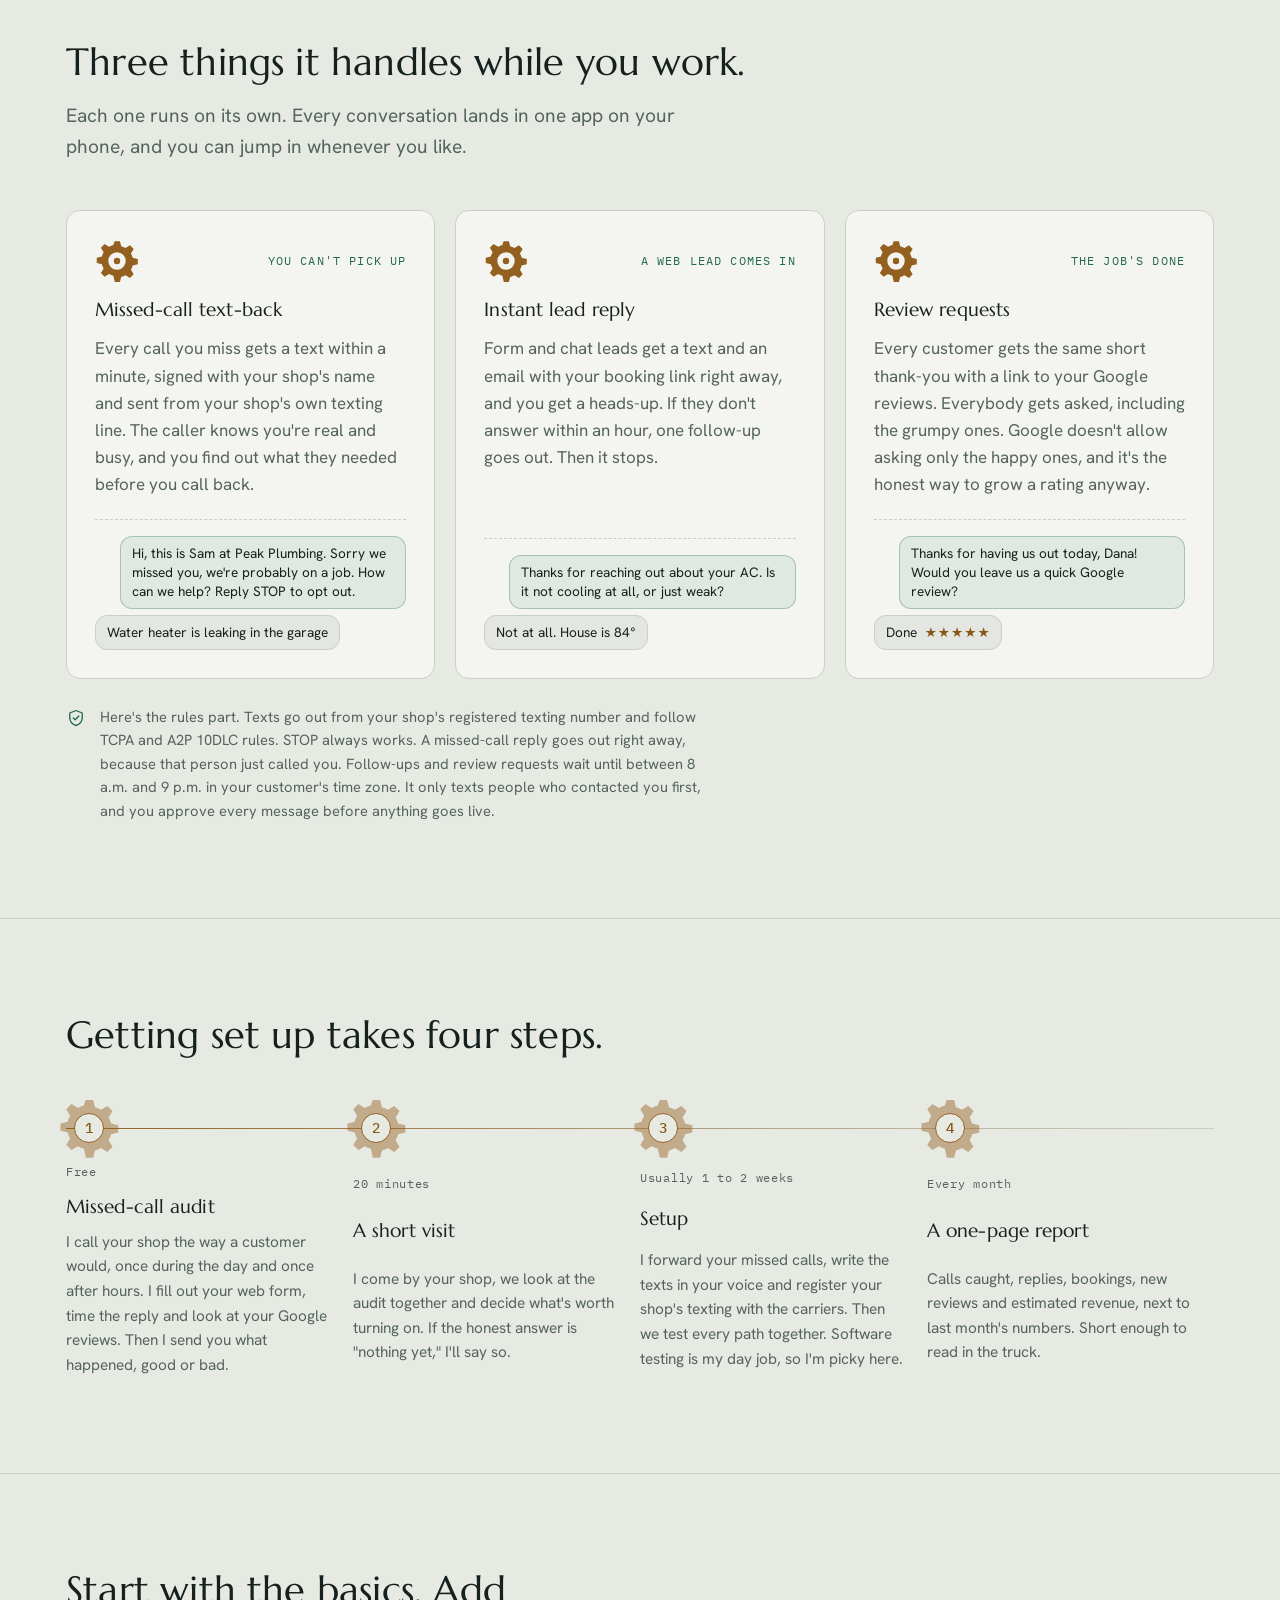
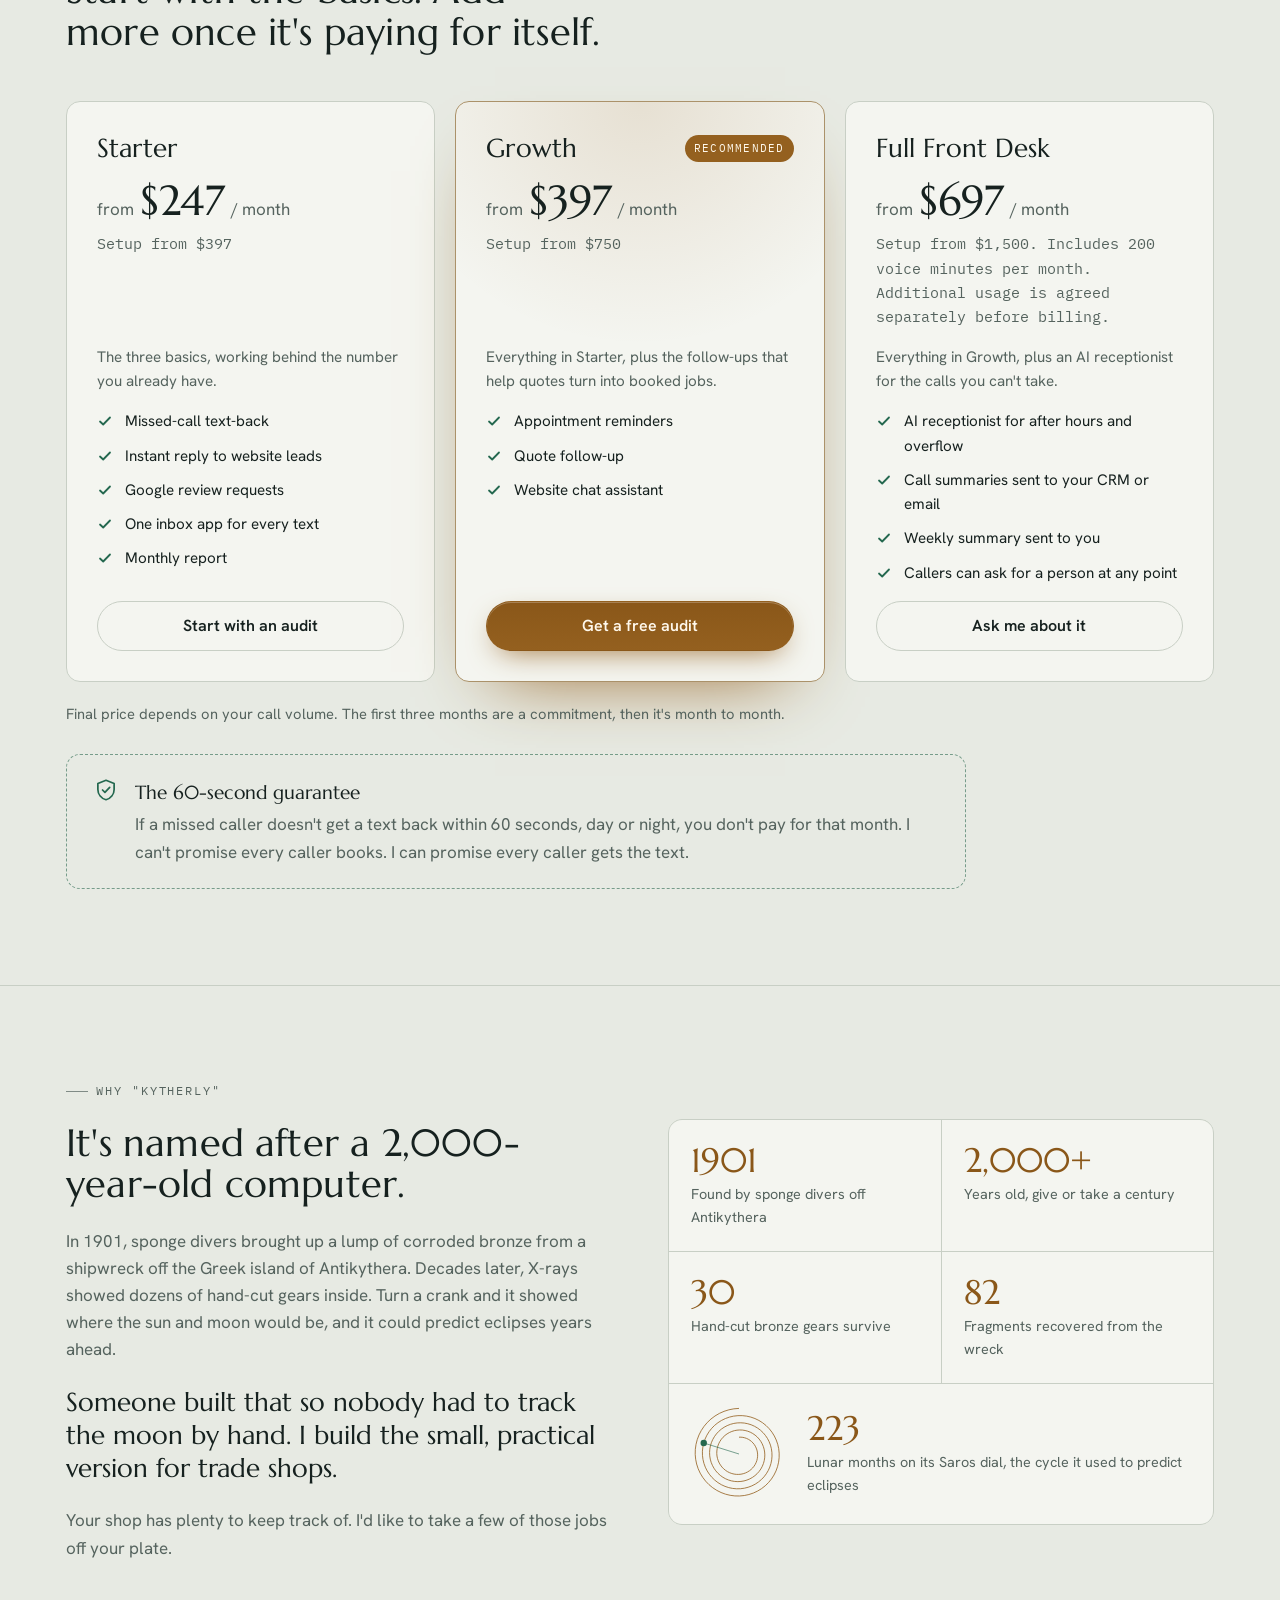
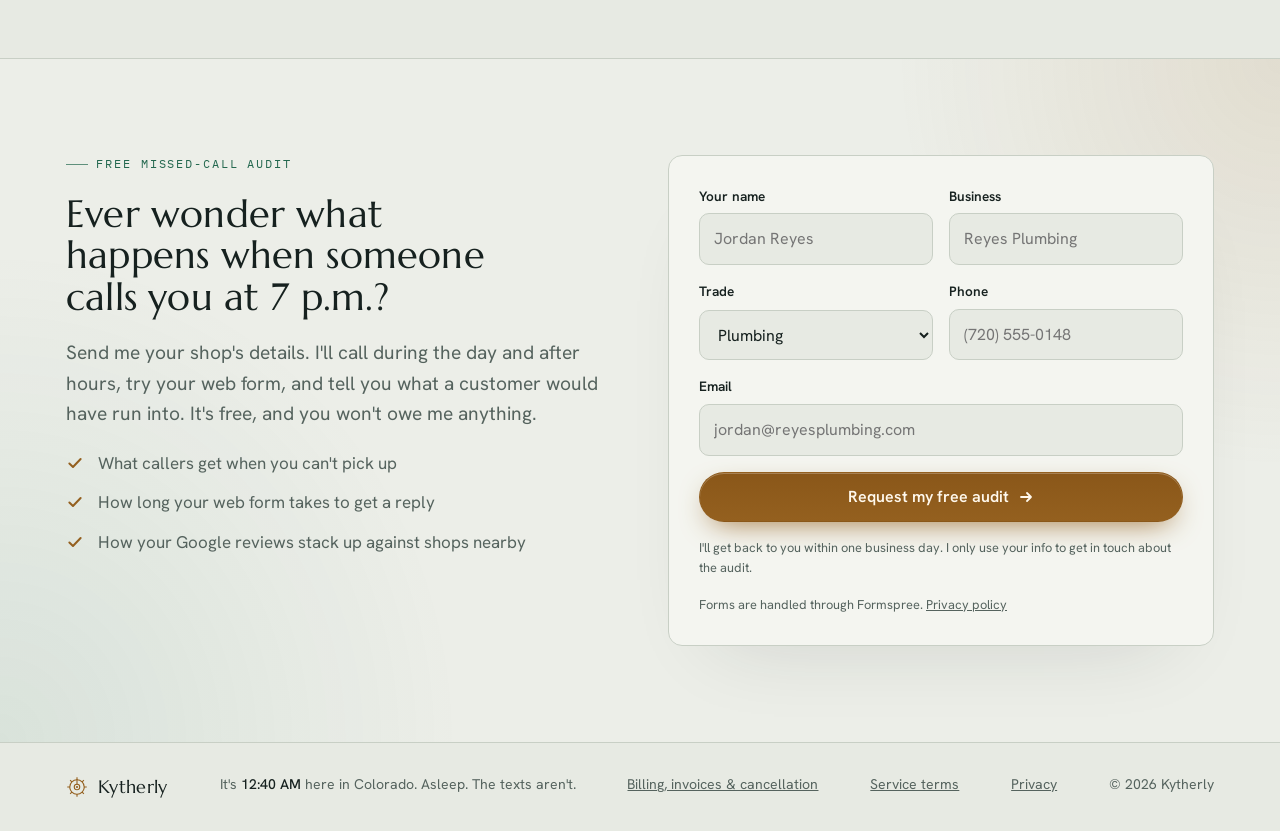
==== commit 264a59cf: "Make the chat widget the only SMS opt-in GoHighLevel's pre-built chat-widget A2P registration requir" ====
--- a/index.html
+++ b/index.html
@@ -291,10 +291,6 @@
 .field input:focus,.field select:focus{outline:none; border-color:var(--verdigris); box-shadow:0 0 0 3px var(--verd-soft)}
 form .btn{justify-content:center; width:100%}
 .form-note{font-size:.8rem; color:var(--mute)}
-.consent{display:grid; grid-template-columns:auto 1fr; gap:10px; align-items:start; font-size:.8rem; line-height:1.5; color:var(--mute); cursor:pointer}
-.consent input{width:18px; height:18px; margin:2px 0 0; accent-color:var(--bronze); cursor:pointer}
-.consent b{color:var(--parch); font-weight:600}
-.consent a{color:inherit}
 .form-note.err{color:var(--bronze-hi); font-weight:600}
 .field input[aria-invalid="true"]{border-color:var(--bronze-hi); box-shadow:0 0 0 3px color-mix(in srgb, var(--bronze) 18%, transparent)}
 .sent h3:focus{outline:none}
@@ -662,7 +658,6 @@
       </div>
       <form id="auditForm" novalidate>
         <input type="hidden" name="_subject" value="Missed-call audit request from kytherly.com">
-        <input type="hidden" name="sms_disclosure_version" value="2026-11-12">
         <div class="row2">
           <div class="field"><label for="f-name">Your name</label><input id="f-name" name="name" autocomplete="name" required placeholder="Jordan Reyes"></div>
           <div class="field"><label for="f-biz">Business</label><input id="f-biz" name="biz" autocomplete="organization" required placeholder="Reyes Plumbing"></div>
@@ -676,10 +671,6 @@
           <div class="field"><label for="f-phone">Phone</label><input id="f-phone" name="phone" type="tel" autocomplete="tel" required placeholder="(720) 555-0148"></div>
         </div>
         <div class="field"><label for="f-email">Email</label><input id="f-email" name="email" type="email" autocomplete="email" required placeholder="jordan@reyesplumbing.com"></div>
-        <label class="consent" for="f-sms">
-          <input id="f-sms" name="sms_consent" type="checkbox" value="Yes, agreed to texts about this audit request">
-          <span><b>Text me about my audit request (optional).</b> By checking this box, you agree to get text messages from Kytherly at the phone number above about this request, like scheduling the audit visit and sending results. Up to 5 messages per request. Message and data rates may apply. Reply HELP for help or STOP to opt out at any time. You don't have to agree to texts to get the audit. <a href="/terms.html#sms">SMS terms</a> · <a href="/privacy.html#sms">Privacy policy</a></span>
-        </label>
         <button class="btn btn-primary" type="submit">Request my free audit <svg><use href="#i-arrow"/></svg></button>
         <p class="form-note" id="formNote" aria-live="polite">I'll get back to you within one business day. I only use your info to get in touch about the audit.</p>
         <p class="form-note">Forms are handled through Formspree. <a href="/privacy.html">Privacy policy</a></p>
@@ -1002,14 +993,14 @@
         $('copyBox').hidden = true; form.classList.add('done'); $('sentTitle').focus();
         burst(form); hero.spin(0.25);
       } catch {
-        $('copyText').value = `Missed-call audit request\n${d.name}, ${d.biz} (${d.trade})\nPhone: ${d.phone}\nEmail: ${d.email}\nTexts about this request: ${d.sms_consent ? 'Yes' : 'No'}`;
+        $('copyText').value = `Missed-call audit request\n${d.name}, ${d.biz} (${d.trade})\nPhone: ${d.phone}\nEmail: ${d.email}`;
         $('sentTitle').textContent = 'That didn’t go through';
         $('sentBody').textContent = "Something blocked the request, so nothing was sent. Try again in a minute. Your details are below so you don't have to type them twice.";
         $('copyBox').hidden = false; form.classList.add('done'); $('sentTitle').focus();
       } finally { btn.disabled = false; }
       return;
     }
-    $('copyText').value = `Missed-call audit request\n${d.name}, ${d.biz} (${d.trade})\nPhone: ${d.phone}\nEmail: ${d.email}\nTexts about this request: ${d.sms_consent ? 'Yes' : 'No'}`;
+    $('copyText').value = `Missed-call audit request\n${d.name}, ${d.biz} (${d.trade})\nPhone: ${d.phone}\nEmail: ${d.email}`;
     form.classList.add('done'); $('sentTitle').focus();
   });
   $('copyBtn').addEventListener('click', async () => {
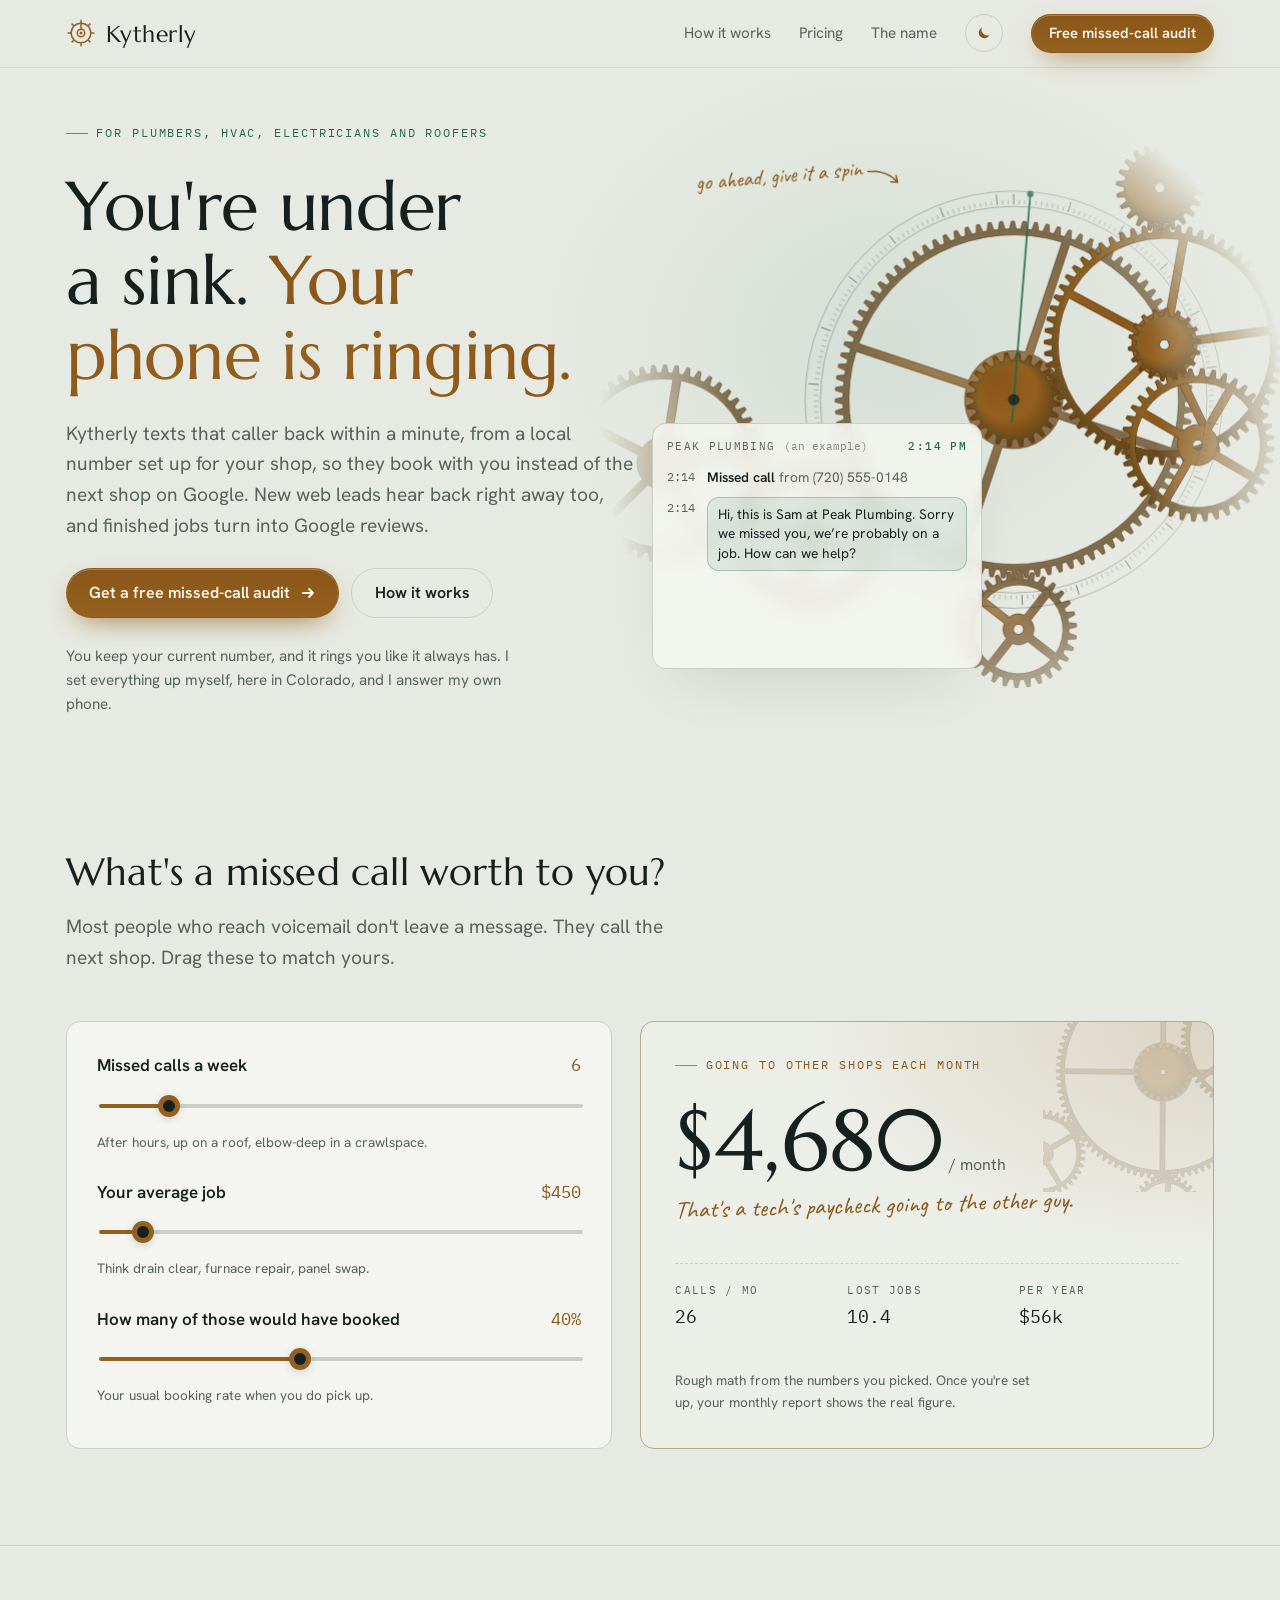
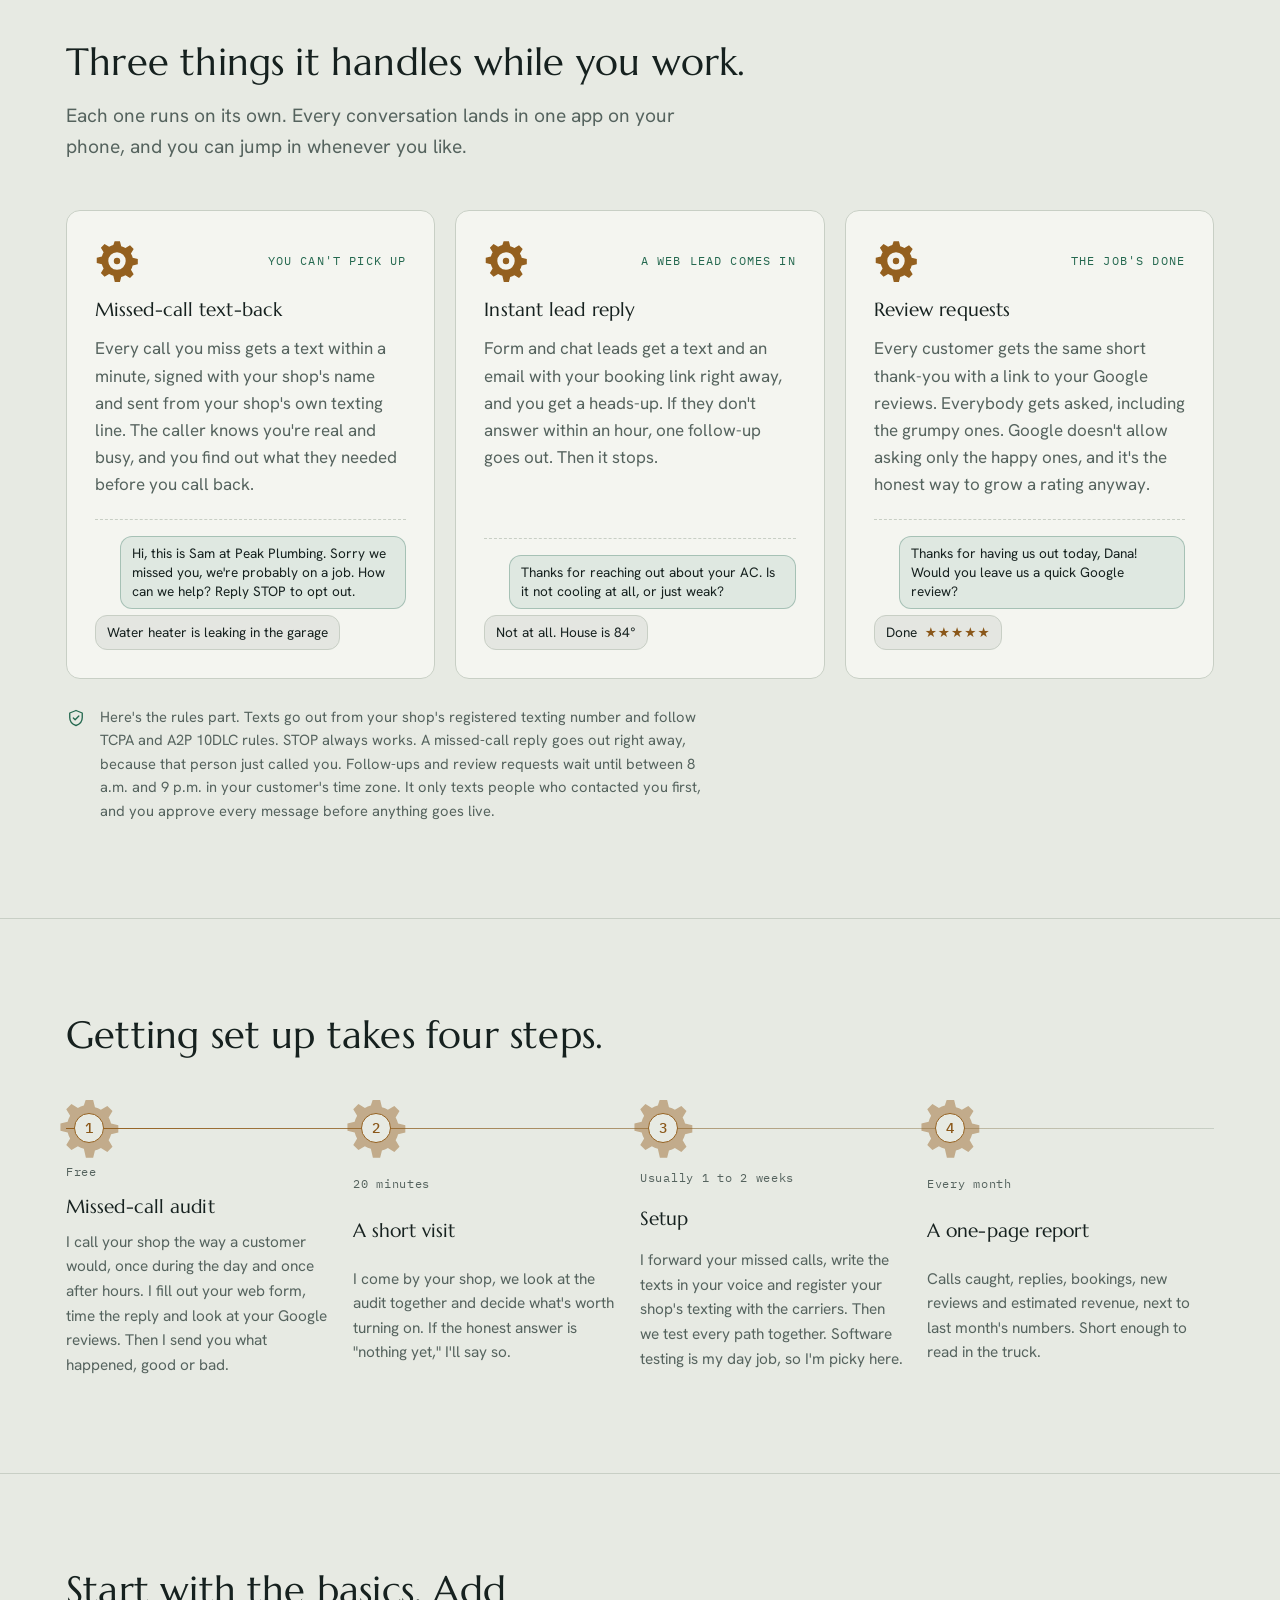
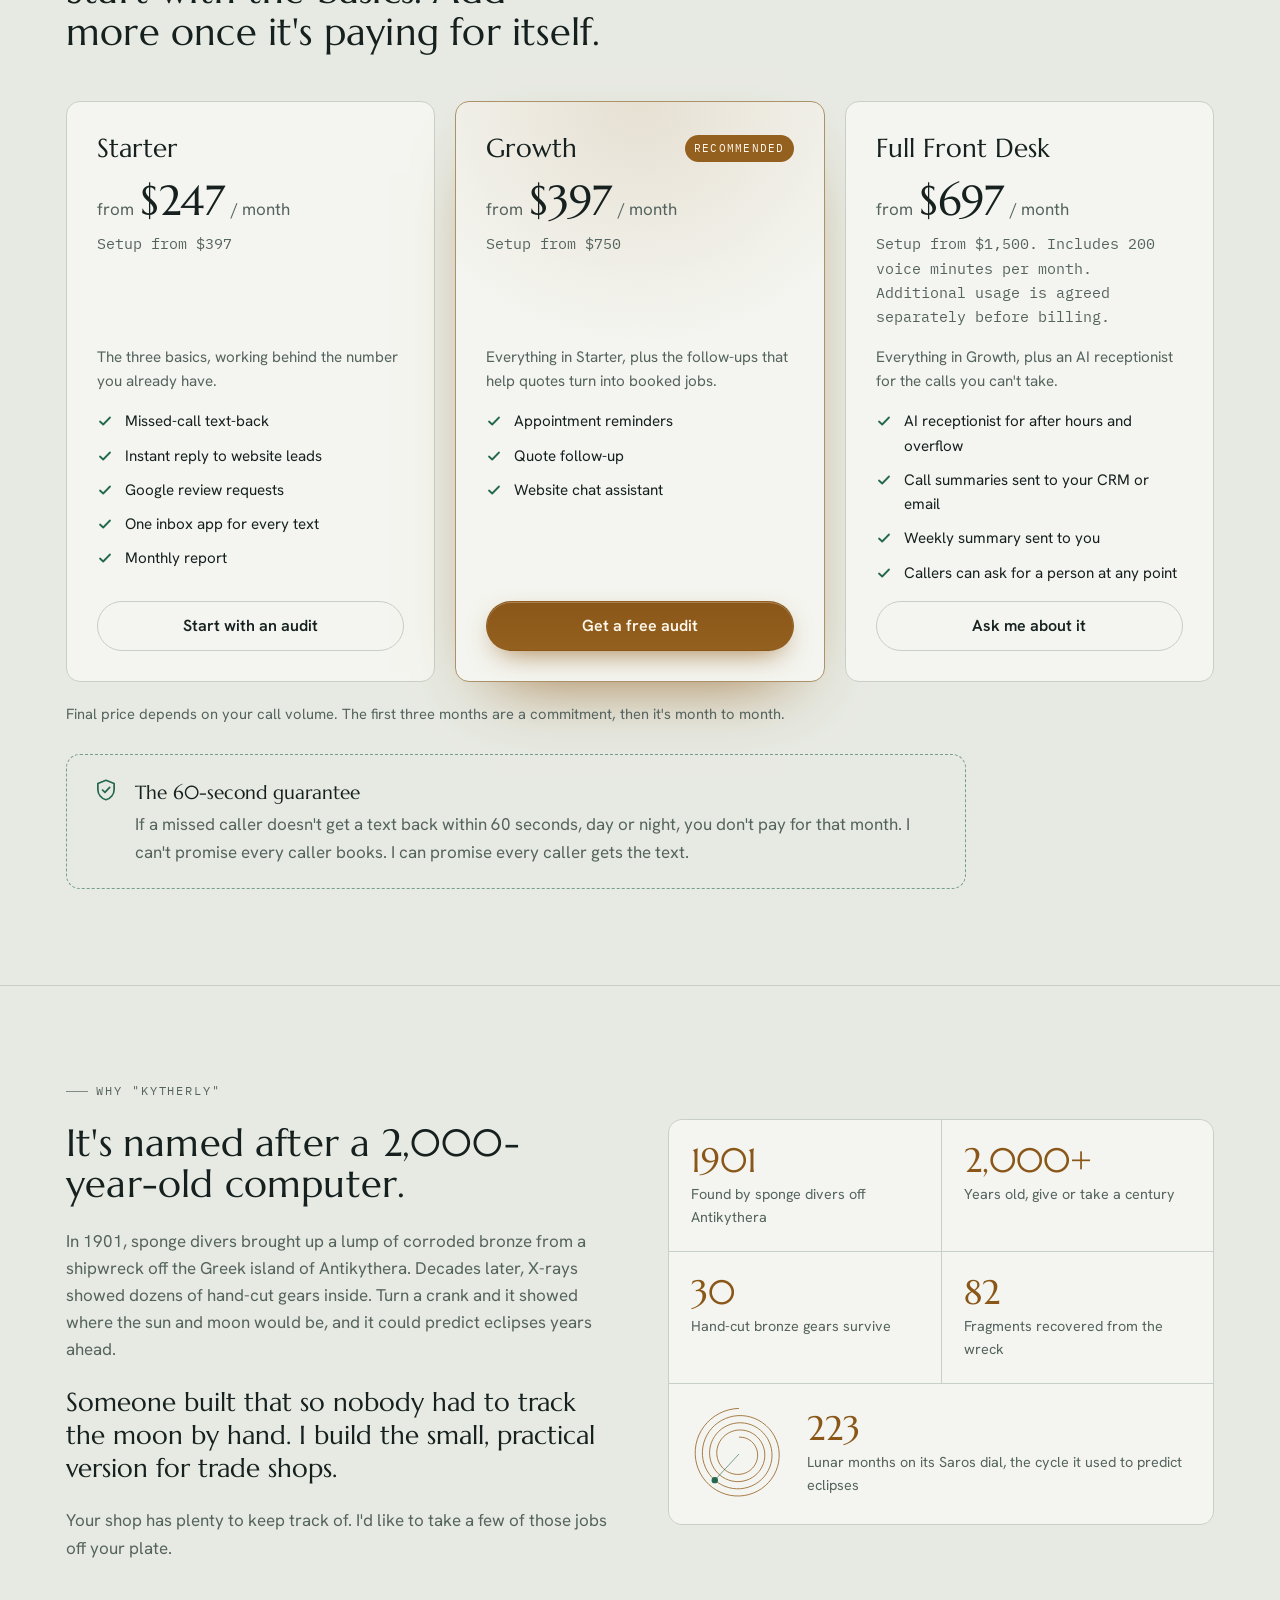
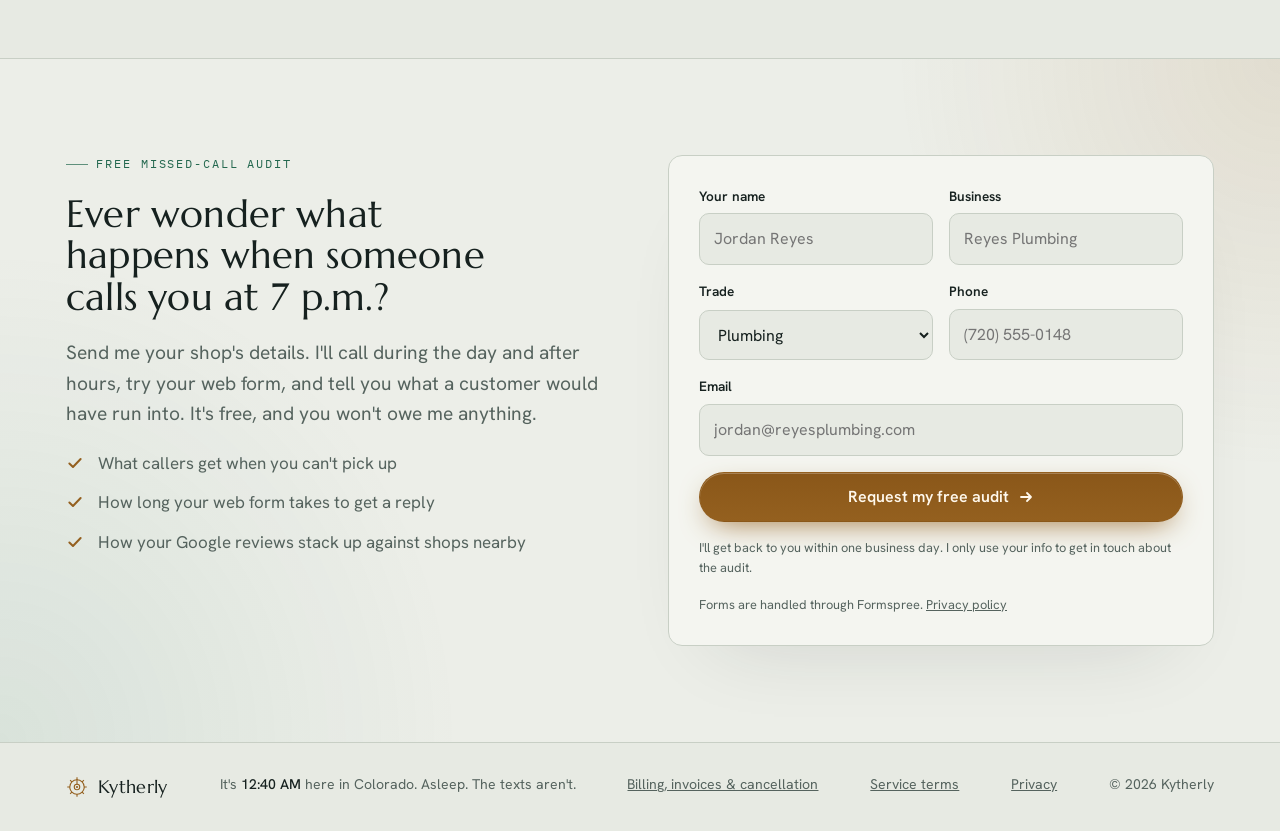
==== commit a8a3d16a: "Switch the homepage chat widget to the new A2P opt-in widget The site was still loading the old GoHi" ====
--- a/index.html
+++ b/index.html
@@ -1092,6 +1092,6 @@
 })();
 </script>
 <!-- GoHighLevel (LeadConnector) chat widget: the A2P-approved SMS opt-in. Consent wording is set in GHL > Sites > Chat Widget. -->
-<script src="https://widgets.leadconnectorhq.com/loader.js" data-resources-url="https://widgets.leadconnectorhq.com/chat-widget/loader.js" data-widget-id="6af6344f75f0c3a520ebbc2d"></script>
+<script src="https://widgets.leadconnectorhq.com/loader.js" data-resources-url="https://widgets.leadconnectorhq.com/chat-widget/loader.js" data-widget-id="6af7326475f0c3a52036cdba"></script>
 </body>
 </html>
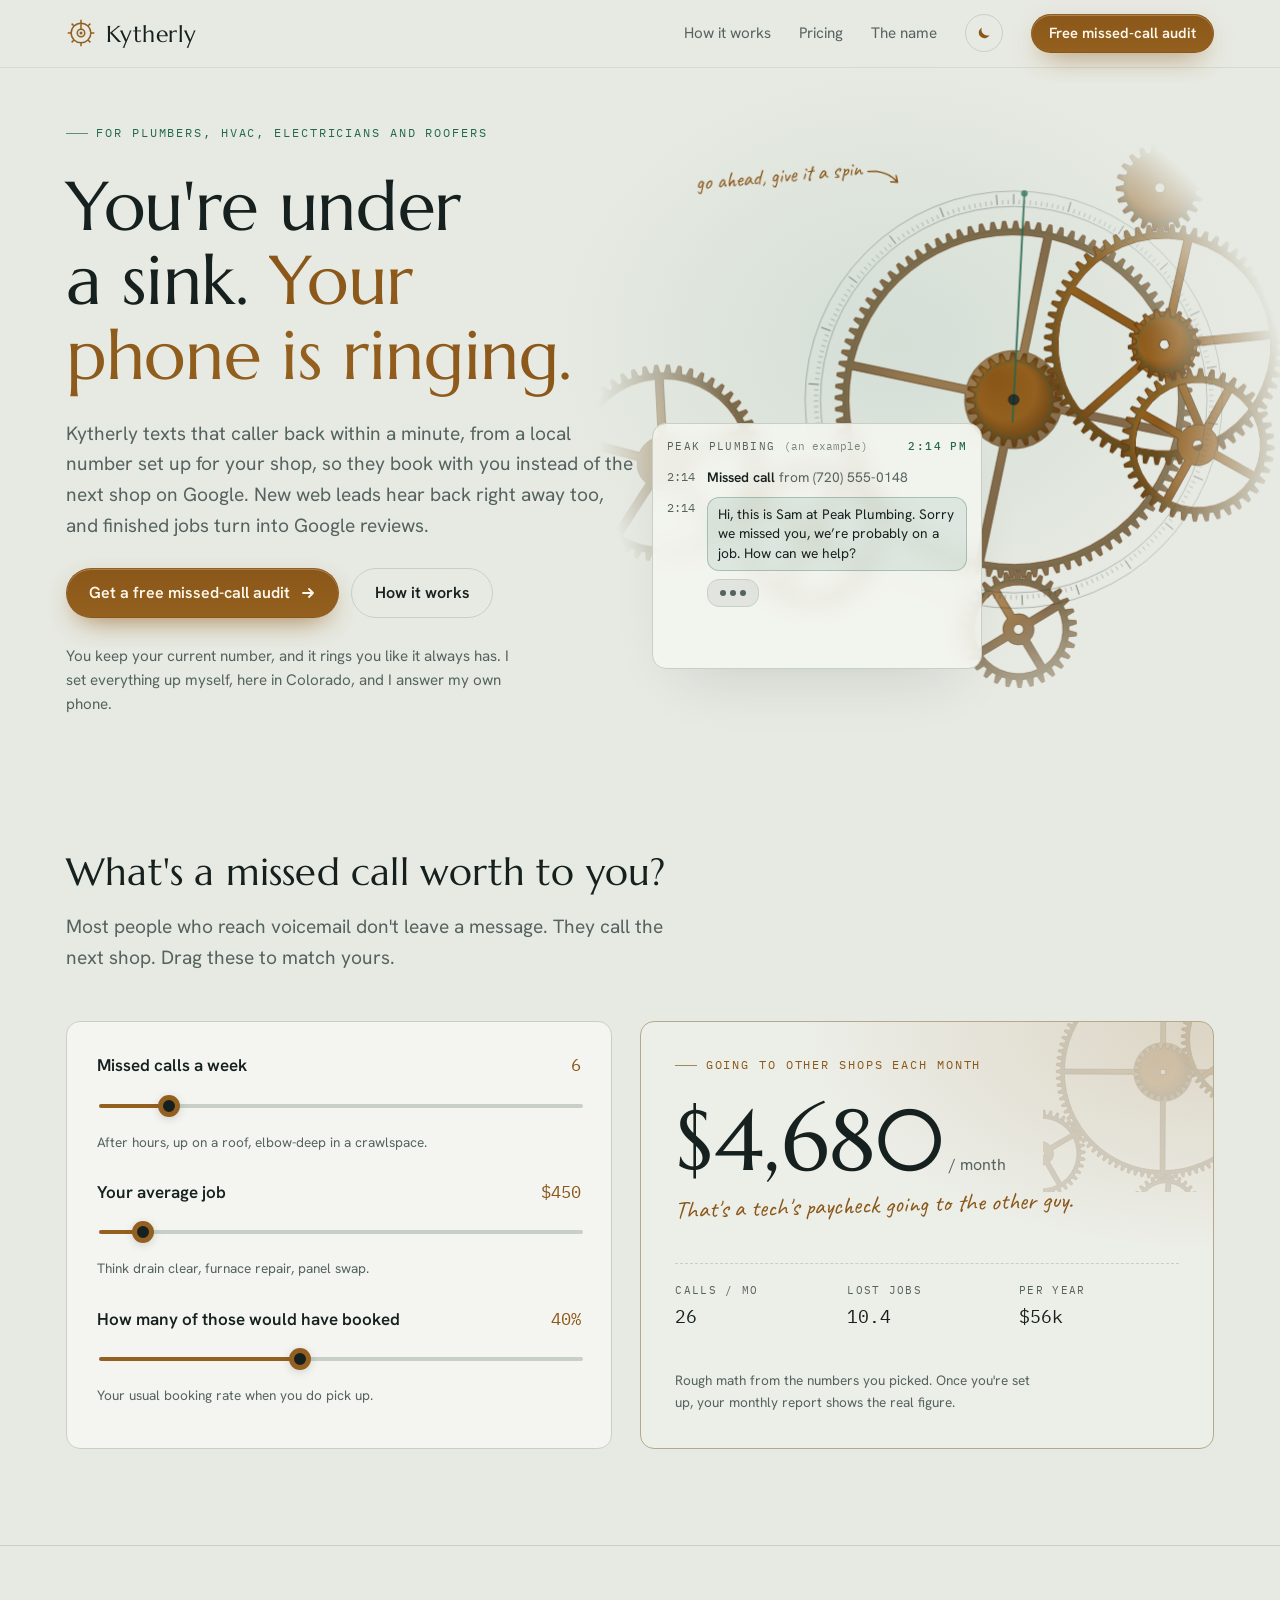
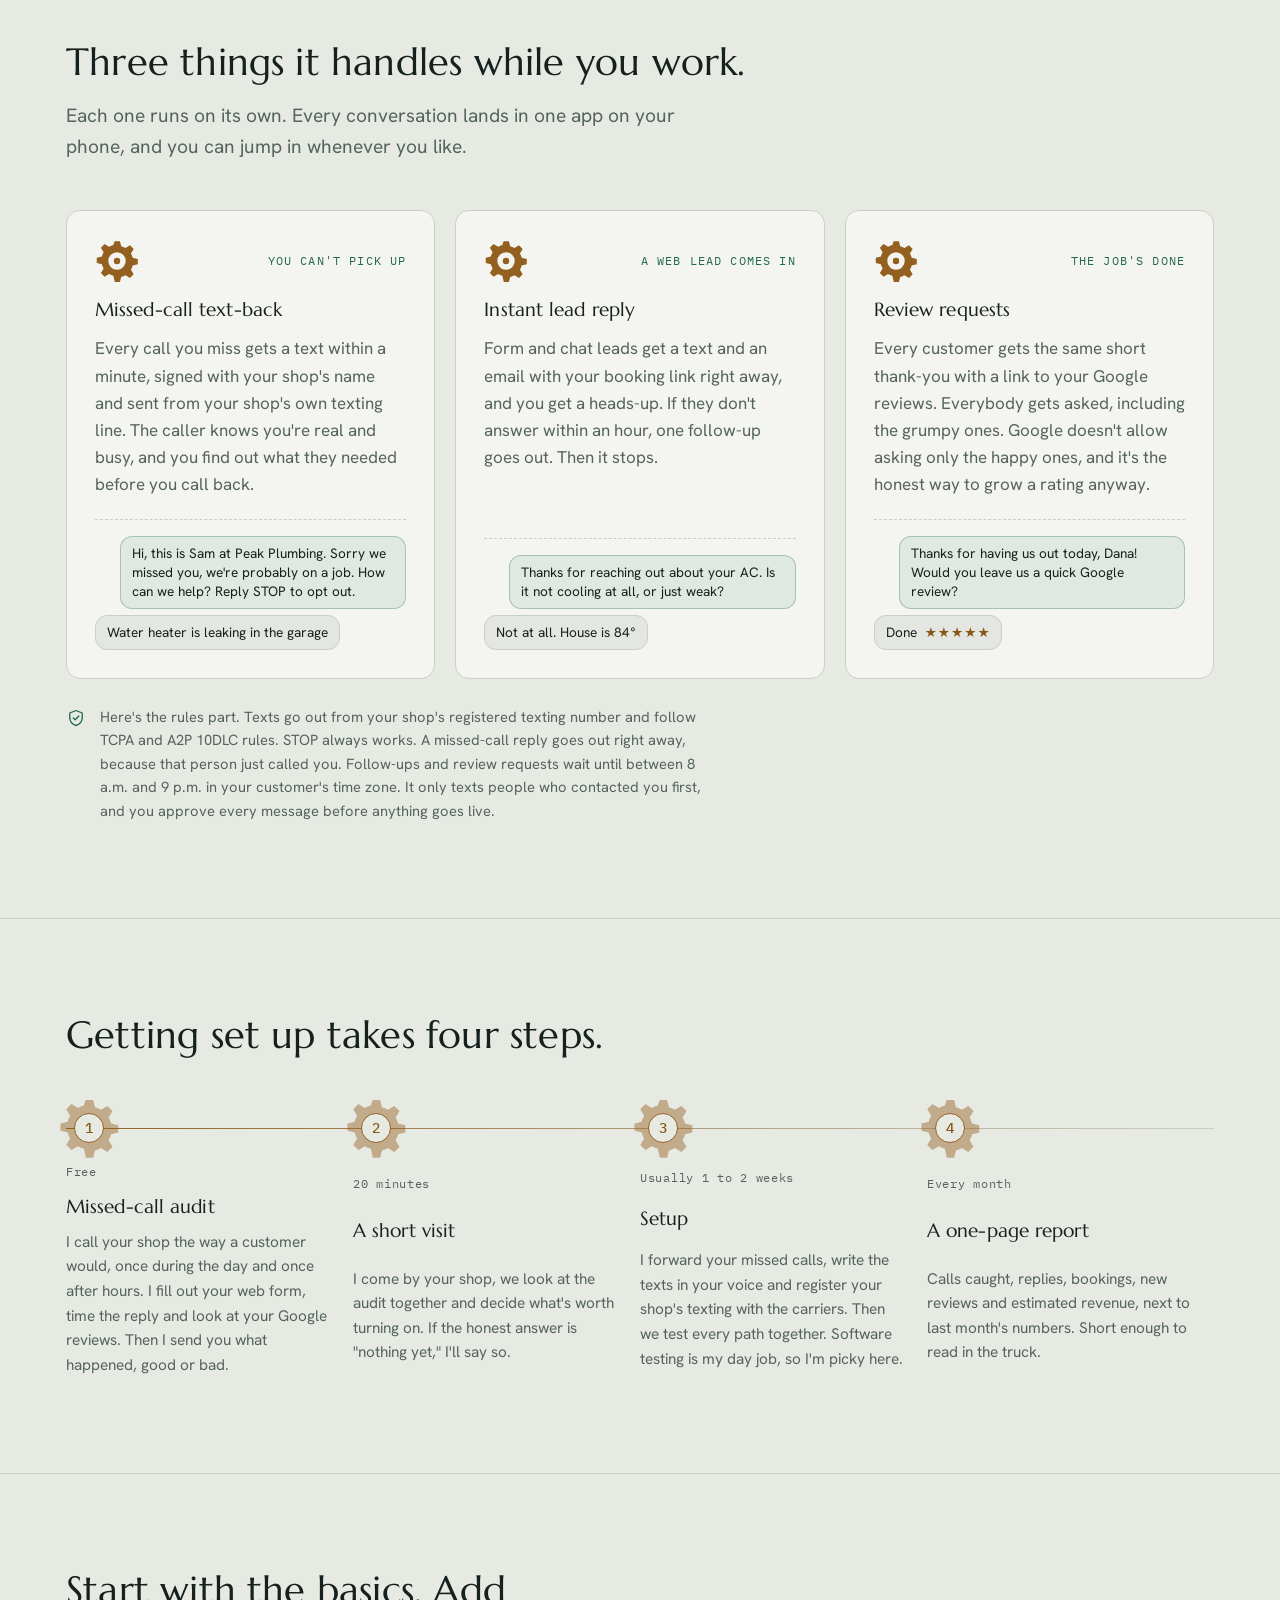
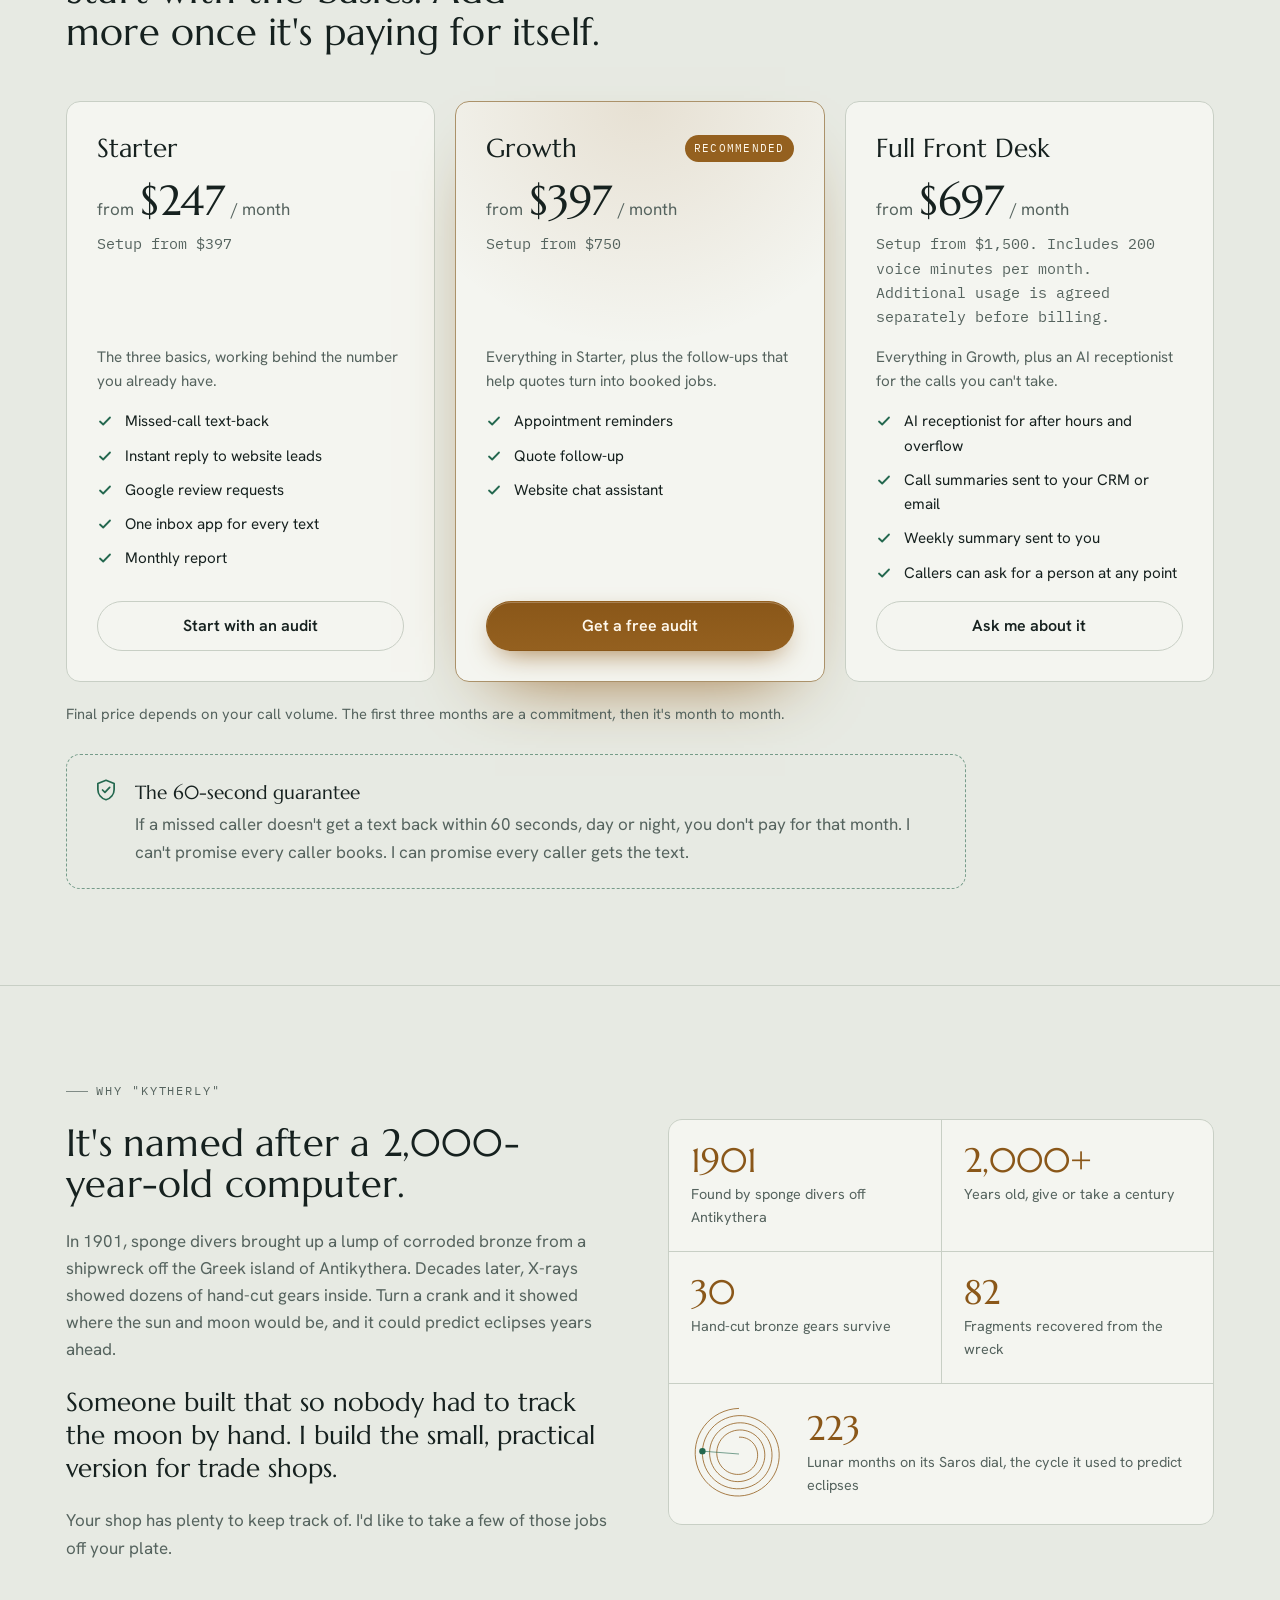
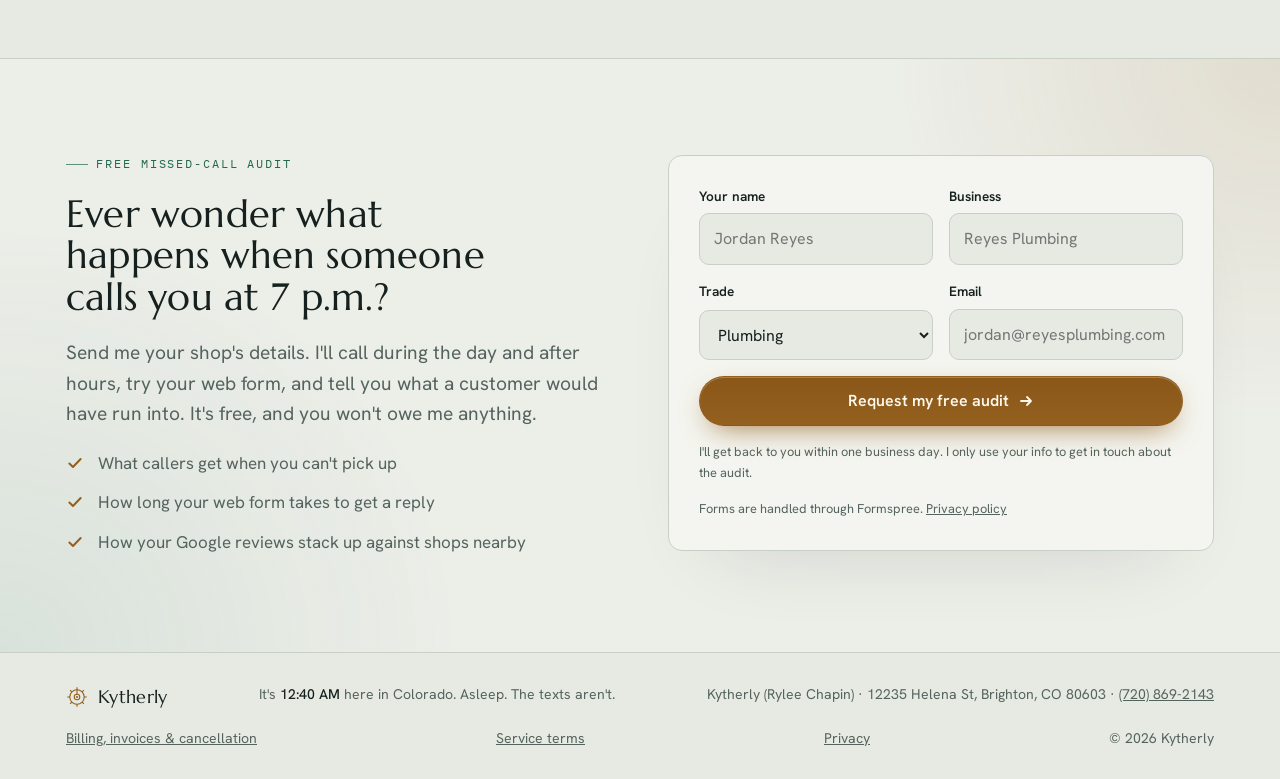
==== commit 7688363b: "Make the chat widget the only phone collection and show the brand address A2P's website checklist re" ====
--- a/index.html
+++ b/index.html
@@ -309,6 +309,7 @@
 footer{border-top:1px solid var(--line)}
 footer .wrap{display:flex; flex-wrap:wrap; justify-content:space-between; gap:16px; padding-block:30px; color:var(--mute); font-size:.88rem}
 footer .brand{font-size:1.1rem; color:var(--parch)}
+footer address{font-style:normal}
 footer .brand svg{width:22px; height:22px}
 
 /* ---------- small delights: margin notes, toggles, toasts ---------- */
@@ -668,9 +669,8 @@
               <option>Plumbing</option><option>HVAC</option><option>Electrical</option><option>Roofing</option><option>Garage doors</option><option>Landscaping</option><option>Something else</option>
             </select>
           </div>
-          <div class="field"><label for="f-phone">Phone</label><input id="f-phone" name="phone" type="tel" autocomplete="tel" required placeholder="(720) 555-0148"></div>
+          <div class="field"><label for="f-email">Email</label><input id="f-email" name="email" type="email" autocomplete="email" required placeholder="jordan@reyesplumbing.com"></div>
         </div>
-        <div class="field"><label for="f-email">Email</label><input id="f-email" name="email" type="email" autocomplete="email" required placeholder="jordan@reyesplumbing.com"></div>
         <button class="btn btn-primary" type="submit">Request my free audit <svg><use href="#i-arrow"/></svg></button>
         <p class="form-note" id="formNote" aria-live="polite">I'll get back to you within one business day. I only use your info to get in touch about the audit.</p>
         <p class="form-note">Forms are handled through Formspree. <a href="/privacy.html">Privacy policy</a></p>
@@ -696,6 +696,7 @@
   <div class="wrap">
     <a class="brand" href="#top"><svg><use href="#i-mark"/></svg>Kytherly</a>
     <p class="local" id="local">Front-desk texting for trade shops, run out of Colorado.</p>
+    <address>Kytherly (Rylee Chapin) · 12235 Helena St, Brighton, CO 80603 · <a href="tel:+17208692143">(720) 869-2143</a></address>
     <a href="/billing.html">Billing, invoices &amp; cancellation</a>
     <a href="/terms.html">Service terms</a>
     <a href="/privacy.html">Privacy</a>
@@ -993,14 +994,14 @@
         $('copyBox').hidden = true; form.classList.add('done'); $('sentTitle').focus();
         burst(form); hero.spin(0.25);
       } catch {
-        $('copyText').value = `Missed-call audit request\n${d.name}, ${d.biz} (${d.trade})\nPhone: ${d.phone}\nEmail: ${d.email}`;
+        $('copyText').value = `Missed-call audit request\n${d.name}, ${d.biz} (${d.trade})\nEmail: ${d.email}`;
         $('sentTitle').textContent = 'That didn’t go through';
         $('sentBody').textContent = "Something blocked the request, so nothing was sent. Try again in a minute. Your details are below so you don't have to type them twice.";
         $('copyBox').hidden = false; form.classList.add('done'); $('sentTitle').focus();
       } finally { btn.disabled = false; }
       return;
     }
-    $('copyText').value = `Missed-call audit request\n${d.name}, ${d.biz} (${d.trade})\nPhone: ${d.phone}\nEmail: ${d.email}`;
+    $('copyText').value = `Missed-call audit request\n${d.name}, ${d.biz} (${d.trade})\nEmail: ${d.email}`;
     form.classList.add('done'); $('sentTitle').focus();
   });
   $('copyBtn').addEventListener('click', async () => {
